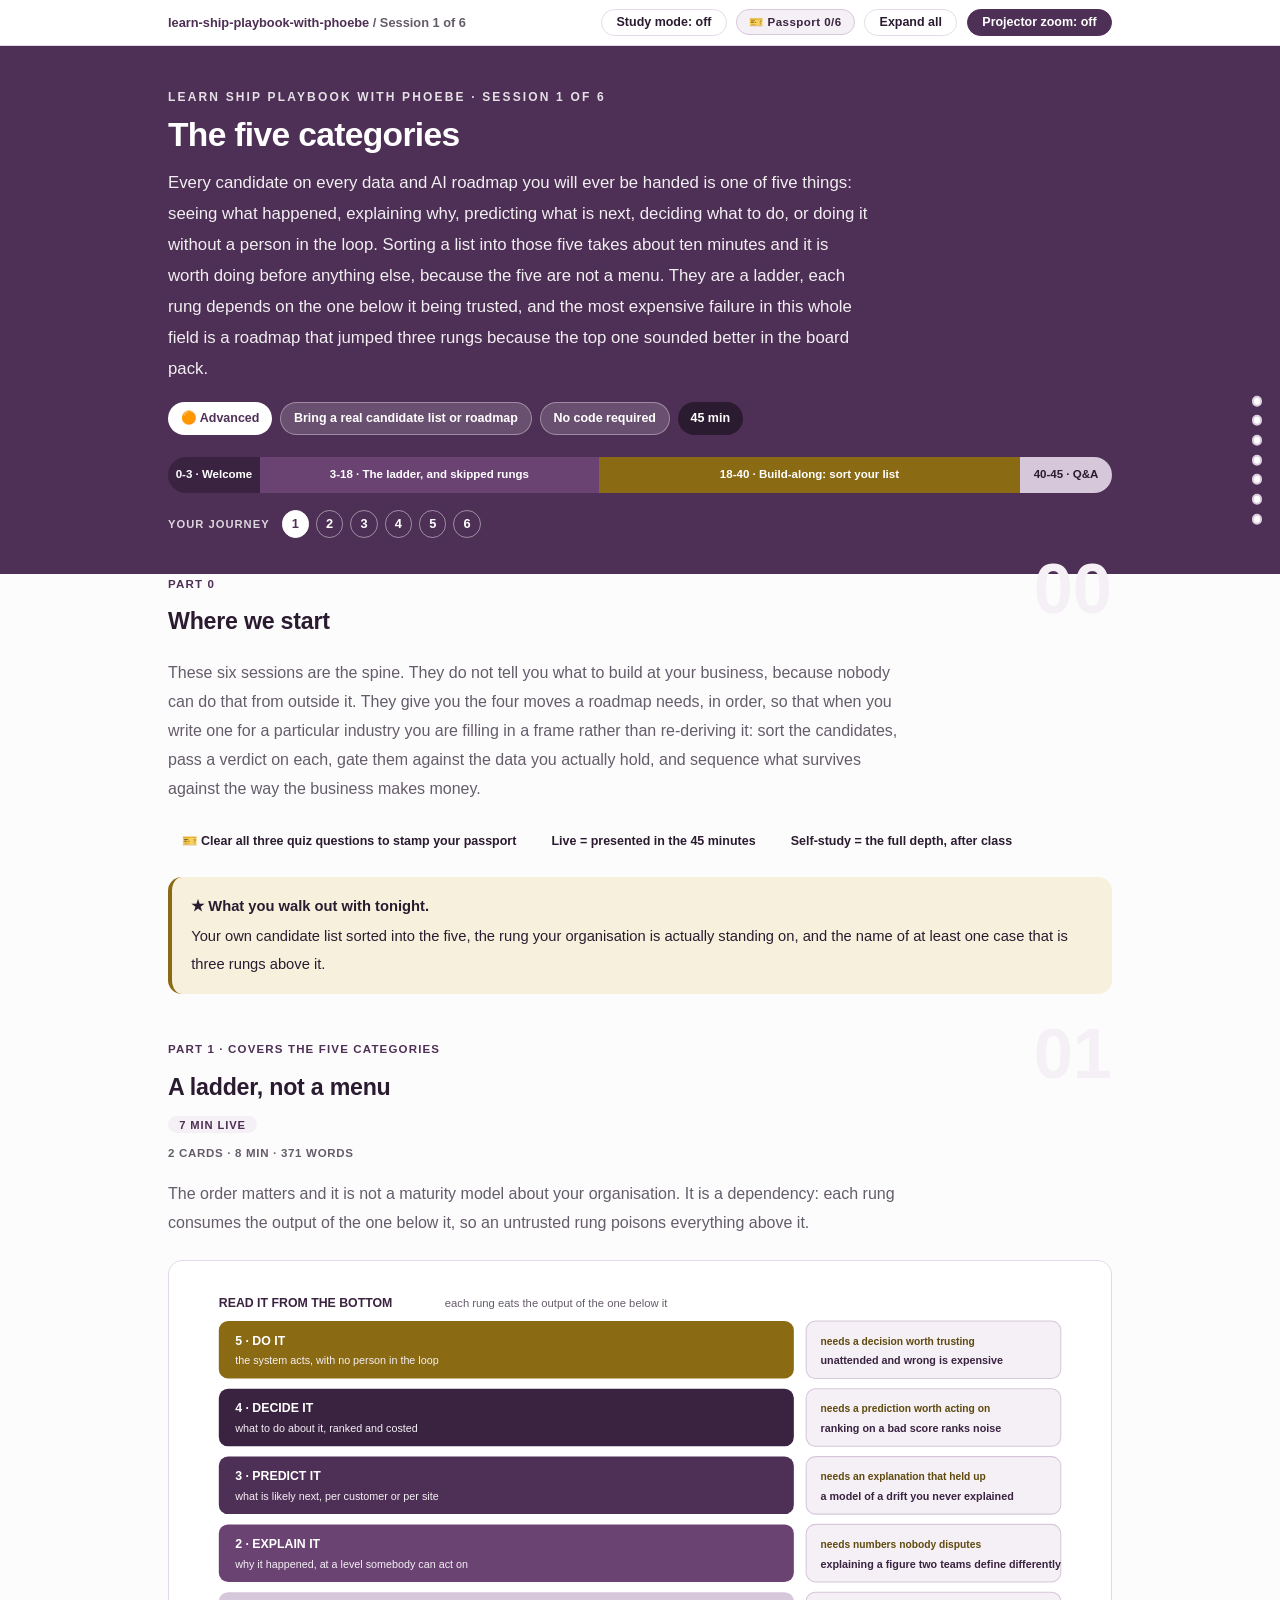
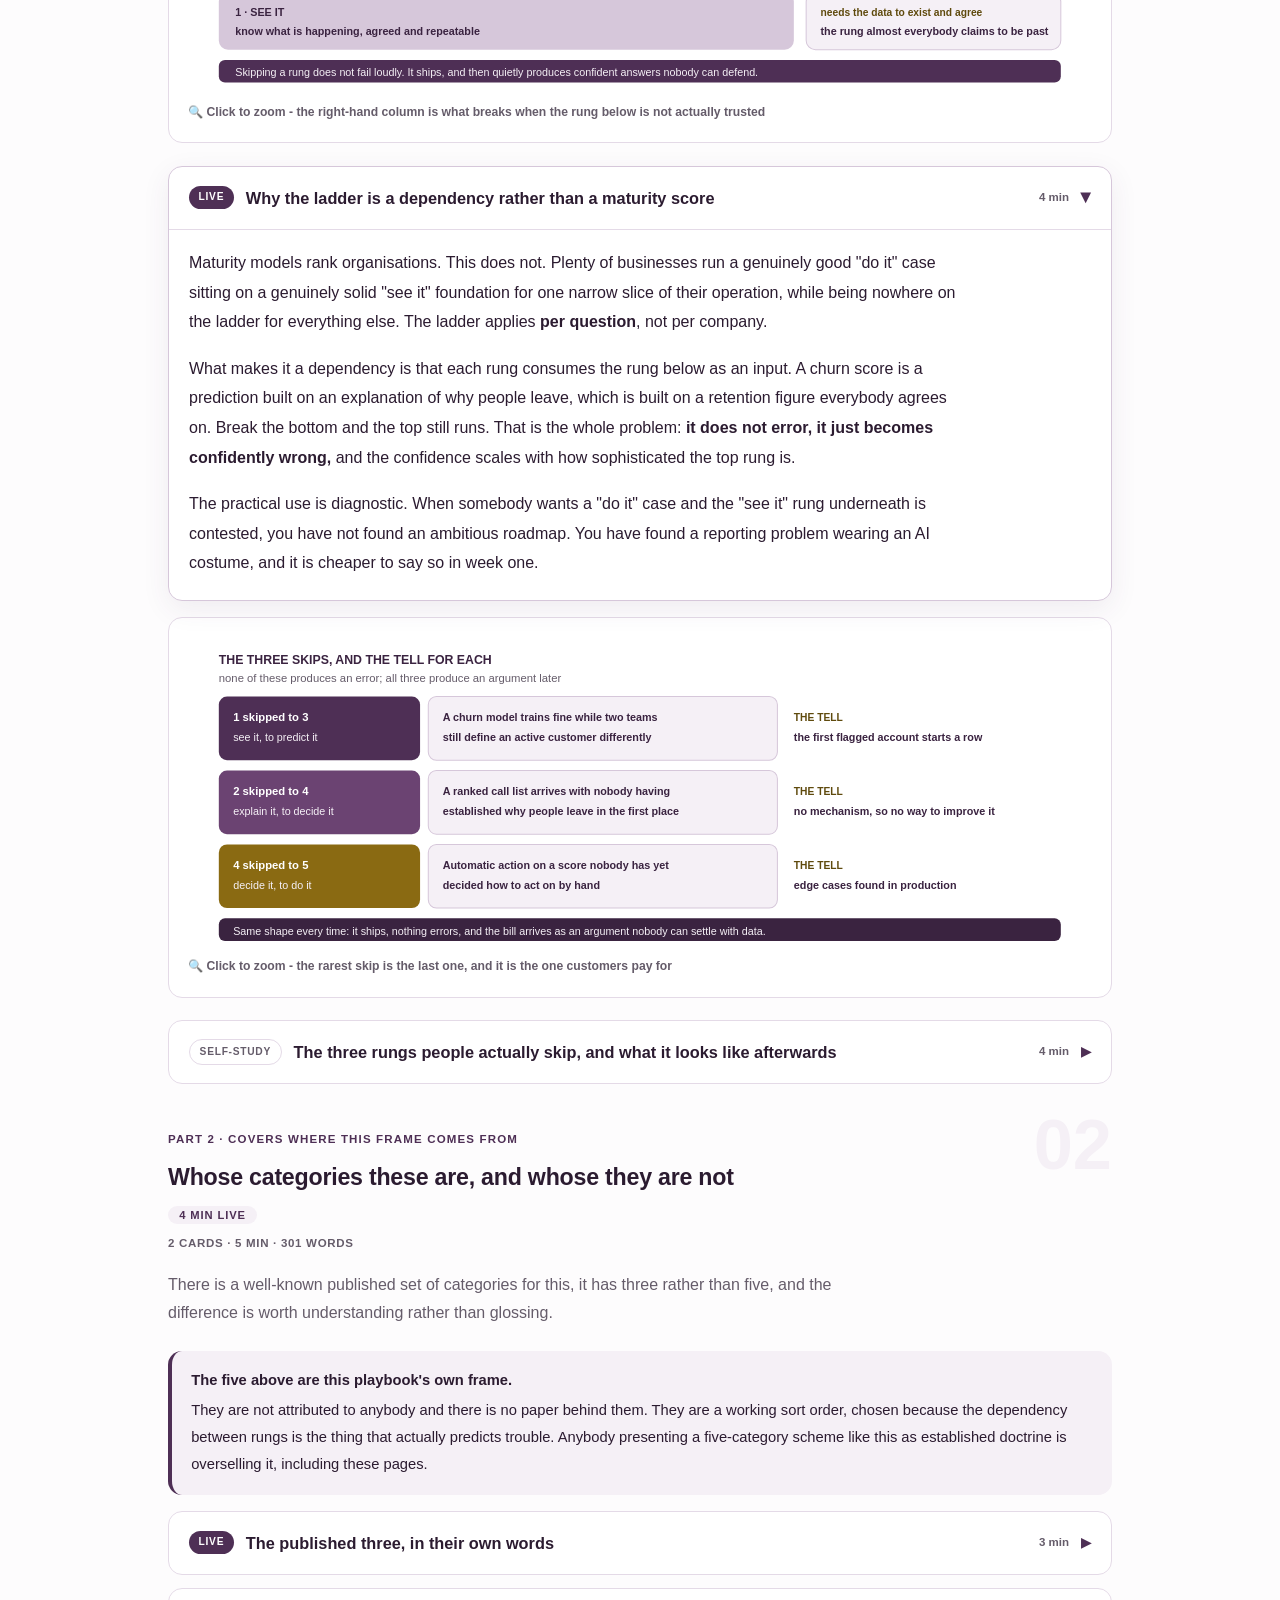
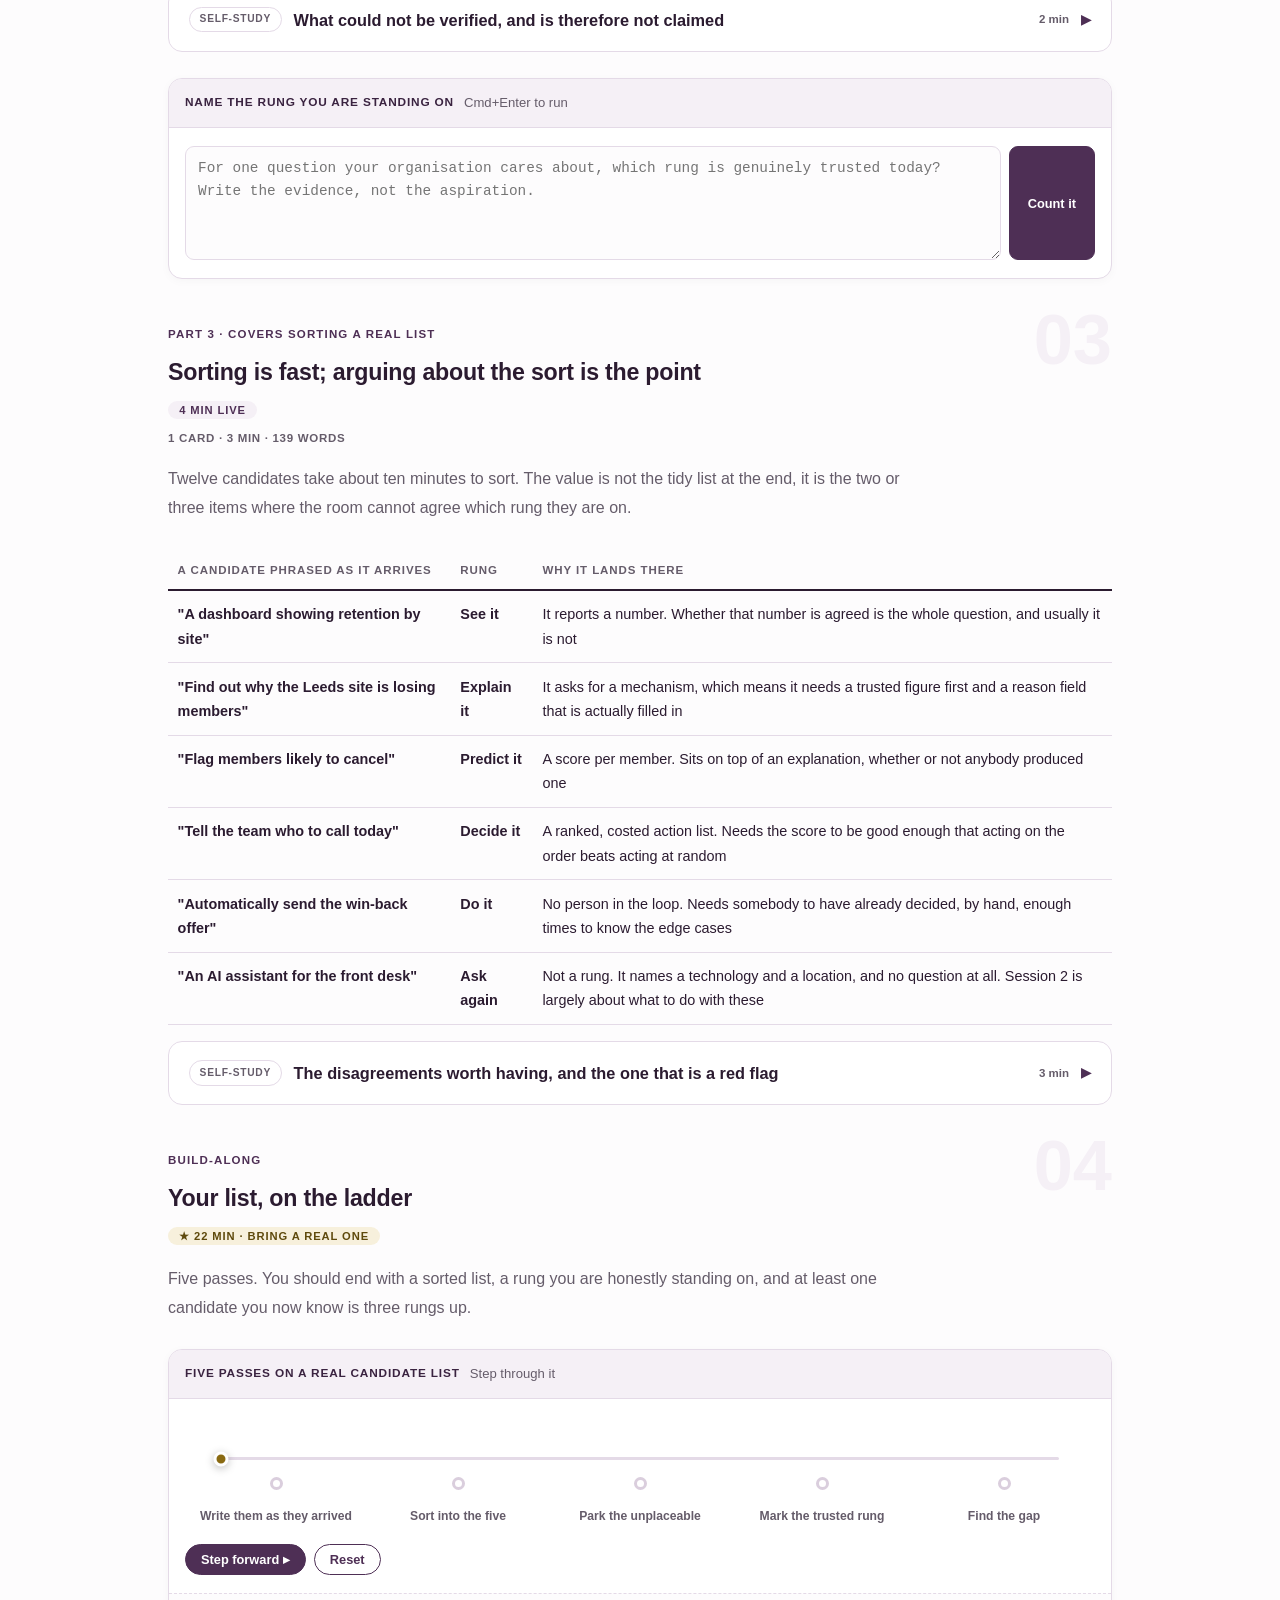
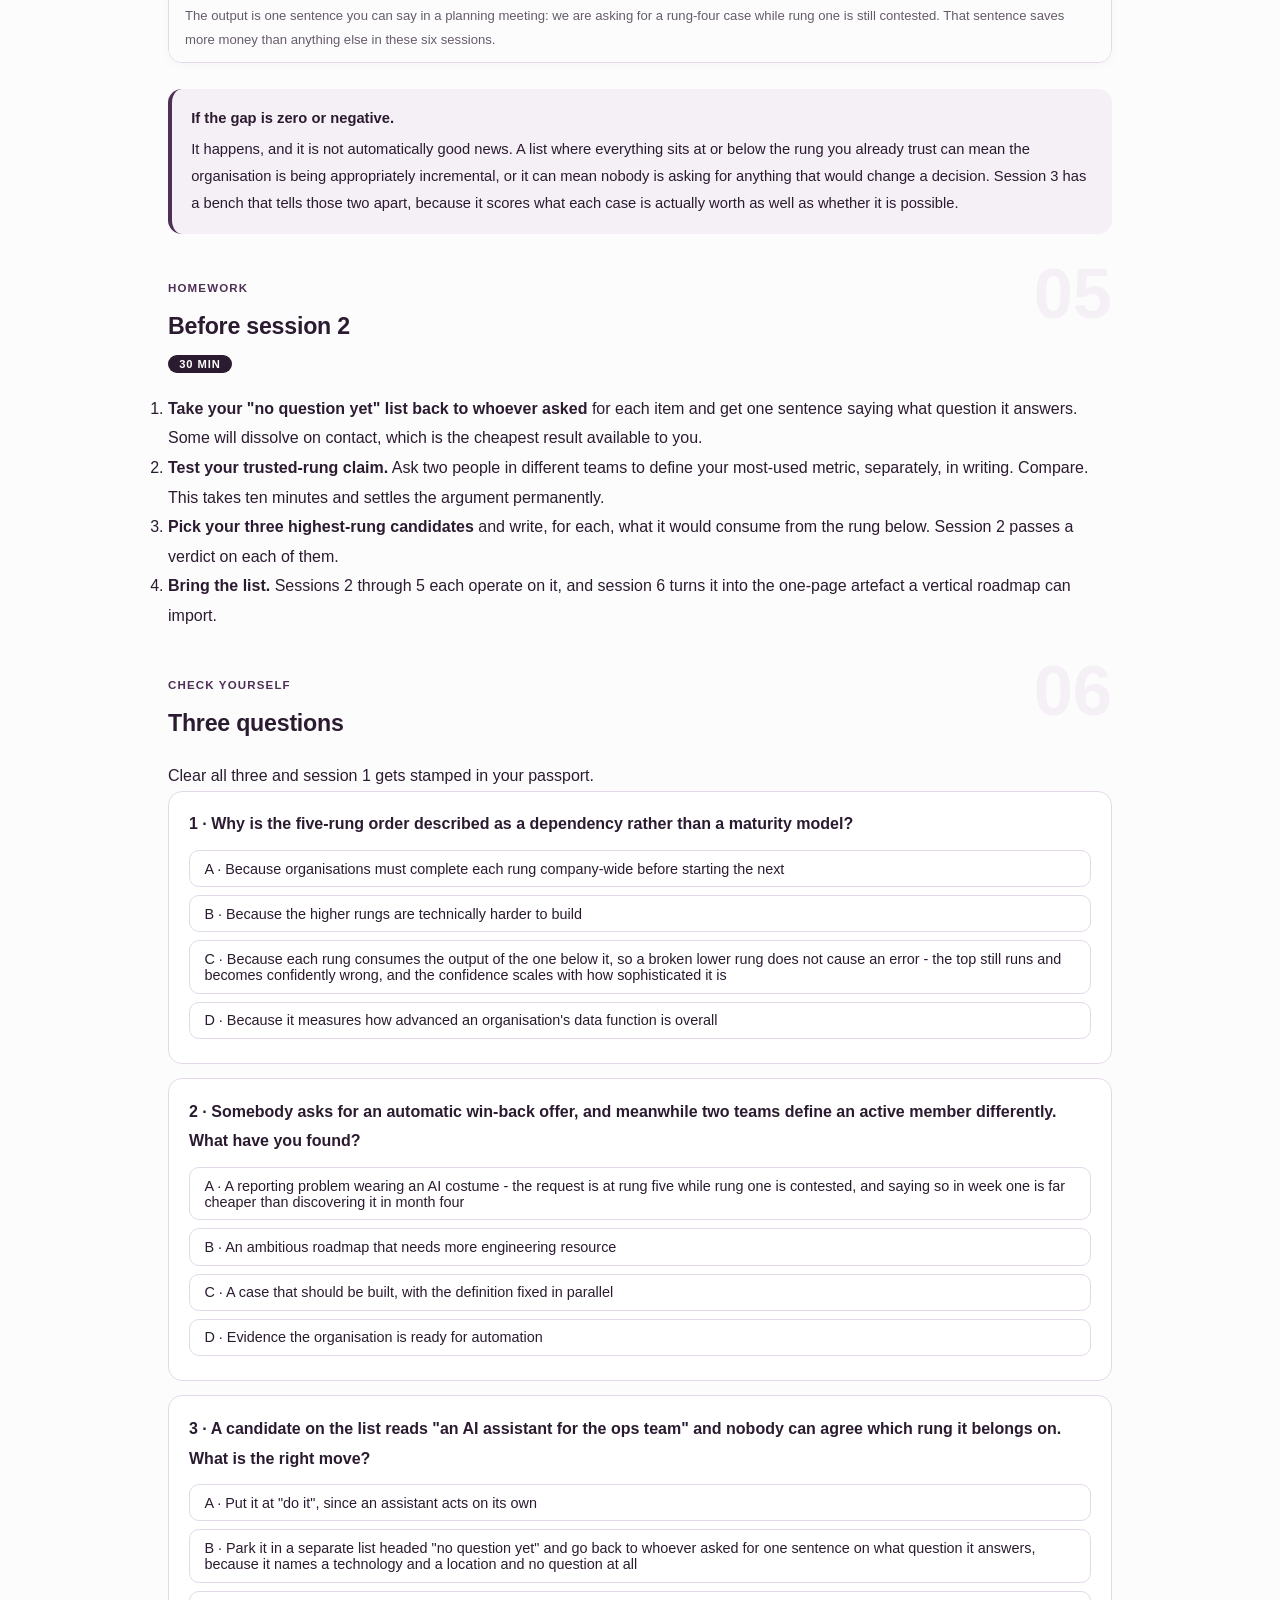
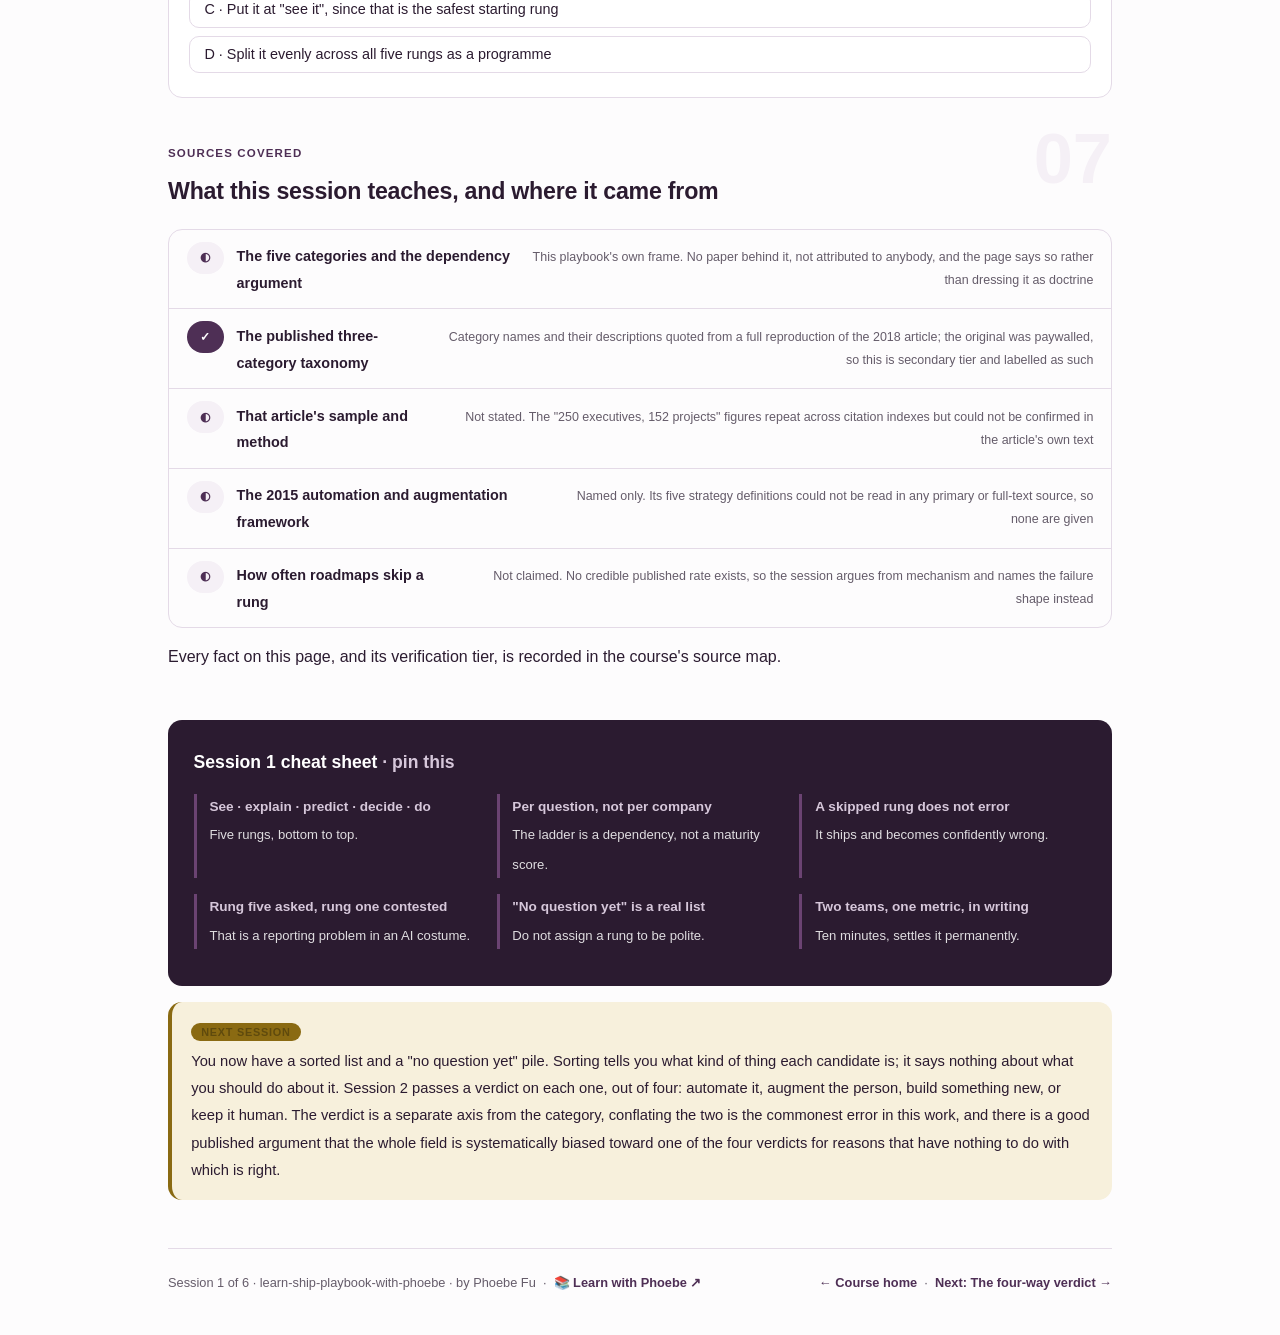
==== courses/01-the-five-categories.html @ 6ddbd59b "Learn the Ship Playbook with Phoebe: the spine the vertical roadmaps import The ship shelf had one b" ====
<!DOCTYPE html>
<html lang="en">
<head>
<meta charset="UTF-8">
<meta name="viewport" content="width=device-width, initial-scale=1.0">
<!-- social:start -->
<meta name="description" content="Session 1 of 6. Five categories every data and AI use case falls into, arranged as a ladder where each rung needs the one below it to be trusted first. Most roadmaps fail because they skipped a rung.">
<meta property="og:type" content="article">
<meta property="og:site_name" content="Learn with Phoebe">
<meta property="og:title" content="The five categories - learn ship playbook with phoebe">
<meta property="og:description" content="Session 1 of 6. See it, explain it, predict it, decide it, do it. A ladder, not a menu, and the reason a prediction nobody trusts is a reporting problem.">
<meta property="og:url" content="https://phoebefu6.github.io/learn-ship-playbook-with-phoebe/courses/01-the-five-categories.html">
<meta property="og:image" content="https://phoebefu6.github.io/learn-ship-playbook-with-phoebe/assets/og-cover.png">
<meta property="og:image:width" content="1200">
<meta property="og:image:height" content="630">
<meta name="twitter:card" content="summary_large_image">
<meta name="twitter:title" content="The five categories - learn ship playbook with phoebe">
<meta name="twitter:description" content="Session 1 of 6. The ladder every use case sits on, and what happens when you skip a rung.">
<meta name="twitter:image" content="https://phoebefu6.github.io/learn-ship-playbook-with-phoebe/assets/og-cover.png">
<!-- social:end -->
<title>Session 1 · The five categories - learn ship playbook with phoebe</title>
<link rel="stylesheet" href="../assets/style.css?v=1">
</head>
<body>

<div class="toolbar">
  <div class="wrap">
    <span class="crumb"><a href="../index.html">learn-ship-playbook-with-phoebe</a> / Session 1 of 6</span>
    <button class="btn" id="toggle-all" type="button">Expand all</button>
    <button class="btn primary" id="zoom-toggle" type="button">Projector zoom: off</button>
  </div>
</div>

<header class="masthead">
  <div class="wrap">
    <div class="eyebrow">Learn Ship Playbook with Phoebe · Session 1 of 6</div>
    <h1>The five <span class="accent">categories</span></h1>
    <p class="sub">Every candidate on every data and AI roadmap you will ever be handed is one of five things: seeing what happened, explaining why, predicting what is next, deciding what to do, or doing it without a person in the loop. Sorting a list into those five takes about ten minutes and it is worth doing before anything else, because the five are not a menu. They are a ladder, each rung depends on the one below it being trusted, and the most expensive failure in this whole field is a roadmap that jumped three rungs because the top one sounded better in the board pack.</p>
    <div class="chip-row">
      <span class="chip level">🟠 Advanced</span>
      <span class="chip audience">Bring a real candidate list or roadmap</span>
      <span class="chip audience">No code required</span>
      <span class="chip time">45 min</span>
    </div>
    <div class="agenda">
      <span class="a1" style="flex:1">0-3 · Welcome</span>
      <span class="a2" style="flex:4">3-18 · The ladder, and skipped rungs</span>
      <span class="a3" style="flex:5">18-40 · Build-along: sort your list</span>
      <span class="a4" style="flex:1">40-45 · Q&amp;A</span>
    </div>
  </div>
</header>

<main class="wrap">

  <section class="section" id="intro">
    <div class="section-kicker">
      <span class="klabel">Part 0</span>
      <h2>Where we start</h2>
    </div>
    <p class="lede">These six sessions are the spine. They do not tell you what to build at your business, because nobody can do that from outside it. They give you the four moves a roadmap needs, in order, so that when you write one for a particular industry you are filling in a frame rather than re-deriving it: sort the candidates, pass a verdict on each, gate them against the data you actually hold, and sequence what survives against the way the business makes money.</p>

    <div class="legend">
      <span class="pill">🎫 Clear all three quiz questions to stamp your passport</span>
      <span class="pill">Live = presented in the 45 minutes</span>
      <span class="pill">Self-study = the full depth, after class</span>
    </div>

    <div class="callout win">
      <p><strong>★ What you walk out with tonight.</strong> Your own candidate list sorted into the five, the rung your organisation is actually standing on, and the name of at least one case that is three rungs above it.</p>
    </div>
  </section>

  <section class="section" id="part-1">
    <div class="section-kicker">
      <span class="klabel">Part 1 · covers the five categories</span>
      <h2>A ladder, not a menu</h2>
      <span class="tag concept">7 min live</span>
    </div>
    <p class="lede">The order matters and it is not a maturity model about your organisation. It is a dependency: each rung consumes the output of the one below it, so an untrusted rung poisons everything above it.</p>

    <figure class="zoomable">
      <svg viewBox="0 0 880 400" xmlns="http://www.w3.org/2000/svg" role="img" aria-label="The five categories as a ladder from bottom to top: see it, explain it, predict it, decide it, do it. Each rung lists what it consumes from the rung below and what breaks if that rung is not trusted.">
        <style>
          .s1aH { font: 800 12px Inter, sans-serif; fill: #3A2340; }
          .s1aS { font: 400 11px Inter, sans-serif; fill: #655C6A; }
          .s1aT { font: 800 12px Inter, sans-serif; fill: #FFFFFF; }
          .s1aW { font: 400 10.5px Inter, sans-serif; fill: #F5F0F6; }
          .s1aD { font: 700 10.5px Inter, sans-serif; fill: #3A2340; }
          .s1aG { font: 800 10px Inter, sans-serif; fill: #5F4A0D; }
        </style>

        <text class="s1aH" x="30" y="26">READ IT FROM THE BOTTOM</text>
        <text class="s1aS" x="250" y="26">each rung eats the output of the one below it</text>

        <rect x="30" y="40" width="560" height="56" rx="9" fill="#8A6A12"/>
        <text class="s1aT" x="46" y="63">5 · DO IT</text>
        <text class="s1aW" x="46" y="82">the system acts, with no person in the loop</text>
        <rect x="602" y="40" width="248" height="56" rx="9" fill="#F5F0F6" stroke="#D6C7DA"/>
        <text class="s1aG" x="616" y="63">needs a decision worth trusting</text>
        <text class="s1aD" x="616" y="82">unattended and wrong is expensive</text>

        <rect x="30" y="106" width="560" height="56" rx="9" fill="#3A2340"/>
        <text class="s1aT" x="46" y="129">4 · DECIDE IT</text>
        <text class="s1aW" x="46" y="148">what to do about it, ranked and costed</text>
        <rect x="602" y="106" width="248" height="56" rx="9" fill="#F5F0F6" stroke="#D6C7DA"/>
        <text class="s1aG" x="616" y="129">needs a prediction worth acting on</text>
        <text class="s1aD" x="616" y="148">ranking on a bad score ranks noise</text>

        <rect x="30" y="172" width="560" height="56" rx="9" fill="#4E2F55"/>
        <text class="s1aT" x="46" y="195">3 · PREDICT IT</text>
        <text class="s1aW" x="46" y="214">what is likely next, per customer or per site</text>
        <rect x="602" y="172" width="248" height="56" rx="9" fill="#F5F0F6" stroke="#D6C7DA"/>
        <text class="s1aG" x="616" y="195">needs an explanation that held up</text>
        <text class="s1aD" x="616" y="214">a model of a drift you never explained</text>

        <rect x="30" y="238" width="560" height="56" rx="9" fill="#6B4372"/>
        <text class="s1aT" x="46" y="261">2 · EXPLAIN IT</text>
        <text class="s1aW" x="46" y="280">why it happened, at a level somebody can act on</text>
        <rect x="602" y="238" width="248" height="56" rx="9" fill="#F5F0F6" stroke="#D6C7DA"/>
        <text class="s1aG" x="616" y="261">needs numbers nobody disputes</text>
        <text class="s1aD" x="616" y="280">explaining a figure two teams define differently</text>

        <rect x="30" y="304" width="560" height="56" rx="9" fill="#D6C7DA"/>
        <text class="s1aD" x="46" y="327">1 · SEE IT</text>
        <text class="s1aD" x="46" y="346">know what is happening, agreed and repeatable</text>
        <rect x="602" y="304" width="248" height="56" rx="9" fill="#F5F0F6" stroke="#D6C7DA"/>
        <text class="s1aG" x="616" y="327">needs the data to exist and agree</text>
        <text class="s1aD" x="616" y="346">the rung almost everybody claims to be past</text>

        <rect x="30" y="370" width="820" height="22" rx="6" fill="#4E2F55"/>
        <text class="s1aW" x="46" y="386">Skipping a rung does not fail loudly. It ships, and then quietly produces confident answers nobody can defend.</text>
      </svg>
      <figcaption>🔍 Click to zoom - the right-hand column is what breaks when the rung below is not actually trusted</figcaption>
    </figure>

    <details class="card" open>
      <summary><span class="mode live">Live</span>Why the ladder is a dependency rather than a maturity score<span class="mini">4 min</span><span class="caret">▶</span></summary>
      <div class="body">
        <p>Maturity models rank organisations. This does not. Plenty of businesses run a genuinely good "do it" case sitting on a genuinely solid "see it" foundation for one narrow slice of their operation, while being nowhere on the ladder for everything else. The ladder applies <strong>per question</strong>, not per company.</p>
        <p>What makes it a dependency is that each rung consumes the rung below as an input. A churn score is a prediction built on an explanation of why people leave, which is built on a retention figure everybody agrees on. Break the bottom and the top still runs. That is the whole problem: <strong>it does not error, it just becomes confidently wrong,</strong> and the confidence scales with how sophisticated the top rung is.</p>
        <p>The practical use is diagnostic. When somebody wants a "do it" case and the "see it" rung underneath is contested, you have not found an ambitious roadmap. You have found a reporting problem wearing an AI costume, and it is cheaper to say so in week one.</p>
      </div>
    </details>


    <figure class="zoomable">
      <svg viewBox="0 0 880 300" xmlns="http://www.w3.org/2000/svg" role="img" aria-label="The three rungs people skip and what each looks like afterwards: skipping see it to reach predict it, skipping explain it to reach decide it, and skipping decide it to reach do it. In all three the failure shape is the same: nothing errors and the cost arrives later as an argument nobody can settle.">
        <style>
          .s1bH { font: 800 12px Inter, sans-serif; fill: #3A2340; }
          .s1bS { font: 400 11px Inter, sans-serif; fill: #655C6A; }
          .s1bT { font: 800 11px Inter, sans-serif; fill: #FFFFFF; }
          .s1bW { font: 400 10.5px Inter, sans-serif; fill: #F5F0F6; }
          .s1bD { font: 700 10.5px Inter, sans-serif; fill: #3A2340; }
          .s1bK { font: 800 10px Inter, sans-serif; fill: #5F4A0D; }
        </style>

        <text class="s1bH" x="30" y="26">THE THREE SKIPS, AND THE TELL FOR EACH</text>
        <text class="s1bS" x="30" y="44">none of these produces an error; all three produce an argument later</text>

        <rect x="30" y="58" width="196" height="62" rx="8" fill="#4E2F55"/>
        <text class="s1bT" x="44" y="82">1 skipped to 3</text>
        <text class="s1bW" x="44" y="101">see it, to predict it</text>
        <rect x="234" y="58" width="340" height="62" rx="8" fill="#F5F0F6" stroke="#D6C7DA"/>
        <text class="s1bD" x="248" y="82">A churn model trains fine while two teams</text>
        <text class="s1bD" x="248" y="101">still define an active customer differently</text>
        <text class="s1bK" x="590" y="82">THE TELL</text>
        <text class="s1bD" x="590" y="101">the first flagged account starts a row</text>

        <rect x="30" y="130" width="196" height="62" rx="8" fill="#6B4372"/>
        <text class="s1bT" x="44" y="154">2 skipped to 4</text>
        <text class="s1bW" x="44" y="173">explain it, to decide it</text>
        <rect x="234" y="130" width="340" height="62" rx="8" fill="#F5F0F6" stroke="#D6C7DA"/>
        <text class="s1bD" x="248" y="154">A ranked call list arrives with nobody having</text>
        <text class="s1bD" x="248" y="173">established why people leave in the first place</text>
        <text class="s1bK" x="590" y="154">THE TELL</text>
        <text class="s1bD" x="590" y="173">no mechanism, so no way to improve it</text>

        <rect x="30" y="202" width="196" height="62" rx="8" fill="#8A6A12"/>
        <text class="s1bT" x="44" y="226">4 skipped to 5</text>
        <text class="s1bW" x="44" y="245">decide it, to do it</text>
        <rect x="234" y="202" width="340" height="62" rx="8" fill="#F5F0F6" stroke="#D6C7DA"/>
        <text class="s1bD" x="248" y="226">Automatic action on a score nobody has yet</text>
        <text class="s1bD" x="248" y="245">decided how to act on by hand</text>
        <text class="s1bK" x="590" y="226">THE TELL</text>
        <text class="s1bD" x="590" y="245">edge cases found in production</text>

        <rect x="30" y="274" width="820" height="22" rx="6" fill="#3A2340"/>
        <text class="s1bW" x="44" y="290">Same shape every time: it ships, nothing errors, and the bill arrives as an argument nobody can settle with data.</text>
      </svg>
      <figcaption>🔍 Click to zoom - the rarest skip is the last one, and it is the one customers pay for</figcaption>
    </figure>

    <details class="card">
      <summary><span class="mode self">Self-study</span>The three rungs people actually skip, and what it looks like afterwards<span class="mini">4 min</span><span class="caret">▶</span></summary>
      <div class="body">
        <p><strong>Skipping "see it" to get to "predict it".</strong> The commonest. A churn model gets built while two teams still define an active customer differently. The model trains fine, scores fine, and the first time somebody investigates a flagged account the conversation becomes an argument about whether that account was ever active. Everything after that is spent relitigating the definition.</p>
        <p><strong>Skipping "explain it" to get to "decide it".</strong> A ranked call list arrives without anybody having established why people leave. It ranks something, the team works it, and nobody can tell whether the calls that worked worked because of the ranking. There is no way to improve it, because there was never a mechanism to improve.</p>
        <p><strong>Skipping "decide it" to get to "do it".</strong> The rarest and the most expensive. Automatic action on a score nobody has yet decided how to act on manually. The tell is that no human has ever done this task by hand often enough to know what the edge cases are, so the edge cases are discovered in production, by customers.</p>
        <p>In all three the failure is the same shape: the thing ships, nothing errors, and the cost arrives later as an argument nobody can settle with data.</p>
      </div>
    </details>
  </section>

  <section class="section" id="part-2">
    <div class="section-kicker">
      <span class="klabel">Part 2 · covers where this frame comes from</span>
      <h2>Whose categories these are, and whose they are not</h2>
      <span class="tag concept">4 min live</span>
    </div>
    <p class="lede">There is a well-known published set of categories for this, it has three rather than five, and the difference is worth understanding rather than glossing.</p>

    <div class="callout tip">
      <p><strong>The five above are this playbook's own frame.</strong> They are not attributed to anybody and there is no paper behind them. They are a working sort order, chosen because the dependency between rungs is the thing that actually predicts trouble. Anybody presenting a five-category scheme like this as established doctrine is overselling it, including these pages.</p>
    </div>

    <details class="card">
      <summary><span class="mode live">Live</span>The published three, in their own words<span class="mini">3 min</span><span class="caret">▶</span></summary>
      <div class="body">
        <p>The best-known published taxonomy comes from a 2018 management-review article by Davenport and Ronanki. Its three categories, in the article's own terms, are:</p>
        <p><strong>Process Automation</strong> - the "automation of digital and physical tasks... using robotic process automation", which the article describes as the cheapest and the least smart of the three.</p>
        <p><strong>Cognitive Insight</strong> - "using algorithms to detect patterns in vast columns of data", which it calls "analytics on steroids".</p>
        <p><strong>Cognitive Engagement</strong> - engaging "employees and customers with natural language processing chatbots, intelligent agents, and machine learning".</p>
        <p>Two things worth noting. Those are the actual category names, and secondary retellings routinely flatten them into generic phrases like "automating processes, gaining insight, engaging customers" - which sound like the same thing and are not quotable as the source. And the three are a taxonomy of <em>technique</em>, sorted roughly by sophistication, where the five above are a taxonomy of <em>question</em>, sorted by dependency. Both are useful; they answer different things.</p>
      </div>
    </details>

    <details class="card">
      <summary><span class="mode self">Self-study</span>What could not be verified, and is therefore not claimed<span class="mini">2 min</span><span class="caret">▶</span></summary>
      <div class="body">
        <p>The 2018 article is widely cited as resting on a survey of 250 executives and a study of 152 projects. Those figures repeat consistently across citation indexes, and the article's own text could not be opened during this build to confirm the method. So they are not stated as fact anywhere in these pages, and you should treat them the same way until you have read the original yourself.</p>
        <p>There is a second well-known framework in this area, from a 2015 article on automation and augmentation, usually summarised as five strategies beginning with the word "step". The five names are well attested. Their actual definitions could not be read in any primary or full-text source during this build, so they are not described here, and a framework you can only cite by its list of names is not a framework you can apply.</p>
      </div>
    </details>

    <div class="tryrow" data-fn="wordcount" data-multiline="1" data-title="Name the rung you are standing on" data-hint="For one question your organisation cares about, which rung is genuinely trusted today? Write the evidence, not the aspiration." data-seed="" data-cta="Count it"></div>
  </section>

  <section class="section" id="part-3">
    <div class="section-kicker">
      <span class="klabel">Part 3 · covers sorting a real list</span>
      <h2>Sorting is fast; arguing about the sort is the point</h2>
      <span class="tag concept">4 min live</span>
    </div>
    <p class="lede">Twelve candidates take about ten minutes to sort. The value is not the tidy list at the end, it is the two or three items where the room cannot agree which rung they are on.</p>

    <table class="clean">
      <tr><th>A candidate phrased as it arrives</th><th>Rung</th><th>Why it lands there</th></tr>
      <tr><td>"A dashboard showing retention by site"</td><td><strong>See it</strong></td><td>It reports a number. Whether that number is agreed is the whole question, and usually it is not</td></tr>
      <tr><td>"Find out why the Leeds site is losing members"</td><td><strong>Explain it</strong></td><td>It asks for a mechanism, which means it needs a trusted figure first and a reason field that is actually filled in</td></tr>
      <tr><td>"Flag members likely to cancel"</td><td><strong>Predict it</strong></td><td>A score per member. Sits on top of an explanation, whether or not anybody produced one</td></tr>
      <tr><td>"Tell the team who to call today"</td><td><strong>Decide it</strong></td><td>A ranked, costed action list. Needs the score to be good enough that acting on the order beats acting at random</td></tr>
      <tr><td>"Automatically send the win-back offer"</td><td><strong>Do it</strong></td><td>No person in the loop. Needs somebody to have already decided, by hand, enough times to know the edge cases</td></tr>
      <tr><td>"An AI assistant for the front desk"</td><td><strong>Ask again</strong></td><td>Not a rung. It names a technology and a location, and no question at all. Session 2 is largely about what to do with these</td></tr>
    </table>

    <details class="card">
      <summary><span class="mode self">Self-study</span>The disagreements worth having, and the one that is a red flag<span class="mini">3 min</span><span class="caret">▶</span></summary>
      <div class="body">
        <p><strong>Useful disagreement:</strong> two people put the same candidate on different rungs because they have different ideas of what it would do. That is a specification problem you have just found for free, and the fix is to split the candidate into the two things they each meant.</p>
        <p><strong>Useful disagreement:</strong> somebody insists a case is "see it" and somebody else insists the underlying figure is disputed. Both are right, and you have found the real first project.</p>
        <p><strong>Red flag:</strong> a candidate that nobody can place at all, because it is phrased as a technology rather than a question. "An AI assistant", "a data lake", "a copilot for the ops team". These are not ambitious cases, they are unfinished ones, and sorting them is impossible until somebody says what question they answer. Do not assign them a rung to be polite.</p>
      </div>
    </details>
  </section>

  <section class="section" id="demo-1">
    <div class="section-kicker">
      <span class="klabel">Build-along</span>
      <h2>Your list, on the ladder</h2>
      <span class="tag demo">★ 22 min · bring a real one</span>
    </div>
    <p class="lede">Five passes. You should end with a sorted list, a rung you are honestly standing on, and at least one candidate you now know is three rungs up.</p>

    <div class="tick" data-stages="Write them as they arrived|Sort into the five|Park the unplaceable|Mark the trusted rung|Find the gap" data-title="Five passes on a real candidate list" data-foot="The output is one sentence you can say in a planning meeting: we are asking for a rung-four case while rung one is still contested. That sentence saves more money than anything else in these six sessions.">
      <p class="tick-note" data-stage="0"><b>Write each candidate in the words it arrived in,</b> including the ones phrased as technologies. Do not tidy them into questions yet; the phrasing is evidence about who wants it and why.</p>
      <p class="tick-note" data-stage="1"><b>Sort into the five rungs,</b> quickly, and note every case where two people would disagree. Those disagreements are the useful output, not the sort.</p>
      <p class="tick-note" data-stage="2"><b>Park anything unplaceable in a separate list</b> headed "no question yet". Resist assigning it a rung. That list is usually longer than anybody expects and it is a genuine finding.</p>
      <p class="tick-note" data-stage="3"><b>Mark the highest rung you genuinely trust today</b> for the area this list covers, with evidence rather than aspiration. "Two teams define it differently" means you are not past rung one.</p>
      <p class="tick-note" data-stage="4"><b>Measure the gap</b> between that rung and the highest rung anybody is asking for. If it is more than one, you have found the thing to say out loud before the next planning round.</p>
    </div>

    <div class="callout tip">
      <p><strong>If the gap is zero or negative.</strong> It happens, and it is not automatically good news. A list where everything sits at or below the rung you already trust can mean the organisation is being appropriately incremental, or it can mean nobody is asking for anything that would change a decision. Session 3 has a bench that tells those two apart, because it scores what each case is actually worth as well as whether it is possible.</p>
    </div>
  </section>

  <section class="section" id="exercise">
    <div class="section-kicker">
      <span class="klabel">Homework</span>
      <h2>Before session 2</h2>
      <span class="tag exercise">30 min</span>
    </div>
    <ol>
      <li><strong>Take your "no question yet" list back to whoever asked</strong> for each item and get one sentence saying what question it answers. Some will dissolve on contact, which is the cheapest result available to you.</li>
      <li><strong>Test your trusted-rung claim.</strong> Ask two people in different teams to define your most-used metric, separately, in writing. Compare. This takes ten minutes and settles the argument permanently.</li>
      <li><strong>Pick your three highest-rung candidates</strong> and write, for each, what it would consume from the rung below. Session 2 passes a verdict on each of them.</li>
      <li><strong>Bring the list.</strong> Sessions 2 through 5 each operate on it, and session 6 turns it into the one-page artefact a vertical roadmap can import.</li>
    </ol>
  </section>

  <section class="section" id="quiz">
    <div class="section-kicker">
      <span class="klabel">Check yourself</span>
      <h2>Three questions</h2>
    </div>
    <p>Clear all three and session 1 gets stamped in your passport.</p>

    <div class="quiz-q" data-answer="2">
      <p class="qtext">1 · Why is the five-rung order described as a dependency rather than a maturity model?</p>
      <button class="qopt" type="button">A · Because organisations must complete each rung company-wide before starting the next</button>
      <button class="qopt" type="button">B · Because the higher rungs are technically harder to build</button>
      <button class="qopt" type="button">C · Because each rung consumes the output of the one below it, so a broken lower rung does not cause an error - the top still runs and becomes confidently wrong, and the confidence scales with how sophisticated it is</button>
      <button class="qopt" type="button">D · Because it measures how advanced an organisation's data function is overall</button>
      <p class="qwhy">The ladder applies per question, not per company: a business can run a solid rung-five case on one narrow slice while being nowhere for everything else. A and D are the maturity-model reading, and the danger of that reading is it suggests you can skip ahead if you are "advanced enough".</p>
    </div>

    <div class="quiz-q" data-answer="0">
      <p class="qtext">2 · Somebody asks for an automatic win-back offer, and meanwhile two teams define an active member differently. What have you found?</p>
      <button class="qopt" type="button">A · A reporting problem wearing an AI costume - the request is at rung five while rung one is contested, and saying so in week one is far cheaper than discovering it in month four</button>
      <button class="qopt" type="button">B · An ambitious roadmap that needs more engineering resource</button>
      <button class="qopt" type="button">C · A case that should be built, with the definition fixed in parallel</button>
      <button class="qopt" type="button">D · Evidence the organisation is ready for automation</button>
      <p class="qwhy">The diagnostic value of the ladder is exactly this. C is the tempting answer and the expensive one: the automation will ship, nothing will error, and every later conversation about whether it worked becomes an argument about the definition instead.</p>
    </div>

    <div class="quiz-q" data-answer="1">
      <p class="qtext">3 · A candidate on the list reads "an AI assistant for the ops team" and nobody can agree which rung it belongs on. What is the right move?</p>
      <button class="qopt" type="button">A · Put it at "do it", since an assistant acts on its own</button>
      <button class="qopt" type="button">B · Park it in a separate list headed "no question yet" and go back to whoever asked for one sentence on what question it answers, because it names a technology and a location and no question at all</button>
      <button class="qopt" type="button">C · Put it at "see it", since that is the safest starting rung</button>
      <button class="qopt" type="button">D · Split it evenly across all five rungs as a programme</button>
      <p class="qwhy">Assigning a rung to be polite destroys the information. An unplaceable candidate is not an ambitious one, it is an unfinished one, and that list is usually longer than anybody expects. Some items dissolve the moment somebody has to write the question down.</p>
    </div>

    <p class="quiz-score"></p>
  </section>

  <section class="section" id="official">
    <div class="section-kicker">
      <span class="klabel">Sources covered</span>
      <h2>What this session teaches, and where it came from</h2>
    </div>
    <div class="covered">
      <div class="covered-row"><span class="status pill light">◐</span><span class="name">The five categories and the dependency argument</span><span class="note">This playbook's own frame. No paper behind it, not attributed to anybody, and the page says so rather than dressing it as doctrine</span></div>
      <div class="covered-row"><span class="status pill solid">✓</span><span class="name">The published three-category taxonomy</span><span class="note">Category names and their descriptions quoted from a full reproduction of the 2018 article; the original was paywalled, so this is secondary tier and labelled as such</span></div>
      <div class="covered-row"><span class="status pill light">◐</span><span class="name">That article's sample and method</span><span class="note">Not stated. The "250 executives, 152 projects" figures repeat across citation indexes but could not be confirmed in the article's own text</span></div>
      <div class="covered-row"><span class="status pill light">◐</span><span class="name">The 2015 automation and augmentation framework</span><span class="note">Named only. Its five strategy definitions could not be read in any primary or full-text source, so none are given</span></div>
      <div class="covered-row"><span class="status pill light">◐</span><span class="name">How often roadmaps skip a rung</span><span class="note">Not claimed. No credible published rate exists, so the session argues from mechanism and names the failure shape instead</span></div>
    </div>
    <p class="mono" style="margin-top:14px">Every fact on this page, and its verification tier, is recorded in the course's source map.</p>
  </section>

  <section class="cheat" id="cheatsheet">
    <h3>Session 1 cheat sheet <span>· pin this</span></h3>
    <div class="grid-2">
      <div class="cheat-item"><b>See · explain · predict · decide · do</b><span>Five rungs, bottom to top.</span></div>
      <div class="cheat-item"><b>Per question, not per company</b><span>The ladder is a dependency, not a maturity score.</span></div>
      <div class="cheat-item"><b>A skipped rung does not error</b><span>It ships and becomes confidently wrong.</span></div>
      <div class="cheat-item"><b>Rung five asked, rung one contested</b><span>That is a reporting problem in an AI costume.</span></div>
      <div class="cheat-item"><b>"No question yet" is a real list</b><span>Do not assign a rung to be polite.</span></div>
      <div class="cheat-item"><b>Two teams, one metric, in writing</b><span>Ten minutes, settles it permanently.</span></div>
    </div>
  </section>

  <div class="callout next">
    <span class="nx-pill">Next session</span>
    <p>You now have a sorted list and a "no question yet" pile. Sorting tells you what kind of thing each candidate is; it says nothing about what you should do about it. Session 2 passes a verdict on each one, out of four: automate it, augment the person, build something new, or keep it human. The verdict is a separate axis from the category, conflating the two is the commonest error in this work, and there is a good published argument that the whole field is systematically biased toward one of the four verdicts for reasons that have nothing to do with which is right.</p>
  </div>

  <footer class="pagefoot">
    <span>Session 1 of 6 · learn-ship-playbook-with-phoebe · by Phoebe Fu &nbsp;·&nbsp; 📚 <a href="https://phoebefu6.github.io/learn-with-phoebe/">Learn with Phoebe ↗</a></span>
    <span><a href="../index.html">← Course home</a> &nbsp;·&nbsp; <a href="02-the-four-way-verdict.html">Next: The four-way verdict →</a></span>
  </footer>

</main>

<script src="../assets/app.js?v=1"></script>
</body>
</html>
---- assets/style.css ----
/* learn-data-thinking-with-phoebe - editorial bold design system
   Accent: spruce #4E2F55 · Ink deep spruce #3A2340 · Flagship: burnt orange #8A6A12
   (CSS var names still read --indigo/--amber; they hold spruce and burnt orange.)
   NOTE: this is the PAGE chrome. The bench palette inside map-live.js is separate. */

:root {
  --indigo: #4E2F55;
  --indigo-deep: #3A2340;
  --indigo-mid: #6B4372;
  --indigo-soft: #D6C7DA;
  --indigo-50: #F5F0F6;
  --ink: #2B1B30;
  --muted: #655C6A;
  --faint: #DACEDD;
  --hairline: #E4DAE7;
  --clay: #8A6A12;
  --clay-ink: #5F4A0D;
  --amber: #8A6A12;
  --amber-ink: #5F4A0D;
  --amber-50: #F7F0DC;
  --paper: #FDFCFD;
  --code-bg: #1F1324;
  --code-ink: #E4DAE7;
  --scrim-rgb: 43,27,48;
  --shadow-rgb: 78,47,85;
  --radius: 14px;
}

* { margin: 0; padding: 0; box-sizing: border-box; }

html { font-size: 16px; scroll-behavior: smooth; }
html.zoom-125 { font-size: 20px; }
html.zoom-150 { font-size: 24px; }

body {
  font-family: "Inter", -apple-system, BlinkMacSystemFont, "Segoe UI", Roboto, sans-serif;
  background: var(--paper);
  color: var(--ink);
  line-height: 1.85;
  font-feature-settings: "tnum";
}

.wrap { max-width: 62rem; margin: 0 auto; padding: 0 1.5rem; }

/* ---------- header band ---------- */
.masthead {
  background: var(--indigo);
  color: #fff;
  padding: 2.5rem 0 2.25rem;
}
.masthead .eyebrow {
  font-size: .75rem;
  letter-spacing: .18em;
  text-transform: uppercase;
  opacity: .85;
  font-weight: 600;
}
.masthead h1 {
  font-size: 2.1rem;
  line-height: 1.15;
  font-weight: 800;
  margin: .5rem 0 .75rem;
  letter-spacing: -.02em;
}
.masthead h1 .accent { color: inherit; }
.masthead .sub { font-size: 1.05rem; opacity: .92; max-width: 44rem; }

.chip-row { display: flex; flex-wrap: wrap; gap: .5rem; margin-top: 1.1rem; }
.chip {
  display: inline-flex;
  align-items: center;
  gap: .35rem;
  border-radius: 999px;
  padding: .25rem .8rem;
  font-size: .78rem;
  font-weight: 600;
  white-space: nowrap;
}
.chip.level { background: #fff; color: var(--indigo); }
.chip.audience { background: rgba(255,255,255,.16); color: #fff; border: 1px solid rgba(255,255,255,.35); }
.chip.time { background: var(--ink); color: #fff; font-variant-numeric: tabular-nums; }


/* ---------- agenda band ----------
   Recovered 2026-09-02. These six repos were scaffolded from a stylesheet that had
   lost this block, so .agenda rendered as run-on inline text ~700px tall inside the
   masthead. 87 of 93 repos carry it; these were the exception, and they were also the
   six the estate sweep could not see. See course-builder/references/field-notes.md.

   .a3 does NOT reuse the donor's `color: var(--amber-ink)`: that pair falls below
   4.5:1 against --amber in all six palettes, which is the same failure the sweep
   flags on the wellbeing courses. The literal below is the darkest tone of this
   repo's own amber-ink that clears 4.5:1, so the band stays bright. Recompute it if
   --amber changes. */
.agenda {
  display: flex;
  border-radius: 999px;
  overflow: hidden;
  margin: 1.4rem 0 0;
  font-size: .72rem;
  font-weight: 600;
  text-align: center;
  color: #fff;
}
.agenda span { padding: .45rem .3rem; white-space: nowrap; overflow: hidden; text-overflow: ellipsis; }
.agenda .a1 { background: var(--indigo-deep); }
.agenda .a2 { background: var(--indigo-mid); }
.agenda .a3 { background: var(--amber); color: #FFFFFF; }
.agenda .a4 { background: var(--indigo-soft); color: var(--ink); }

/* ---------- toolbar ---------- */
.toolbar {
  position: sticky;
  top: 0;
  z-index: 40;
  background: rgba(255,255,255,.94);
  backdrop-filter: blur(6px);
  border-bottom: 1px solid var(--hairline);
  padding: .55rem 0;
}
.toolbar .wrap { display: flex; align-items: center; gap: .6rem; }
.toolbar .crumb { font-size: .8rem; color: var(--muted); font-weight: 600; margin-right: auto; }
.toolbar .crumb a { color: var(--indigo); text-decoration: none; }
.btn {
  border: 1px solid var(--hairline);
  background: #fff;
  color: var(--ink);
  border-radius: 999px;
  padding: .35rem .9rem;
  font-size: .78rem;
  font-weight: 600;
  cursor: pointer;
  font-family: inherit;
  transition: all .15s ease;
}
.btn:hover { border-color: var(--indigo); color: var(--indigo); }
.btn.primary { background: var(--indigo); border-color: var(--indigo); color: #fff; }
.btn.primary:hover { background: var(--indigo-deep); }

/* ---------- sections ---------- */
main { padding: 2.5rem 0 4rem; }

.section { margin-bottom: 2.8rem; }
.section-kicker { margin-bottom: 1rem; }
.section-kicker .klabel {
  display: block;
  font-size: .72rem;
  text-transform: uppercase;
  letter-spacing: .1em;
  color: var(--indigo);
  font-weight: 700;
  margin-bottom: .35rem;
}
.section-kicker h2 {
  font-size: 1.45rem;
  font-weight: 800;
  letter-spacing: -.01em;
  display: flex;
  align-items: center;
  gap: .7rem;
  flex-wrap: wrap;
}
.section-kicker .tag {
  border-radius: 999px;
  padding: .18rem .7rem;
  font-size: .7rem;
  font-weight: 700;
  text-transform: uppercase;
  letter-spacing: .08em;
}
.tag.concept { background: var(--indigo-50); color: var(--indigo); }
.tag.demo { background: var(--amber-50); color: var(--amber-ink); }
.tag.exercise { background: var(--ink); color: #fff; }

.lede { color: var(--muted); max-width: 46rem; margin-bottom: 1.4rem; line-height: 1.8; }

/* live vs self-study markers on cards */
.mode {
  font-size: .64rem;
  font-weight: 700;
  text-transform: uppercase;
  letter-spacing: .07em;
  padding: .14rem .6rem;
  border-radius: 999px;
  flex: none;
}
.mode.live { background: var(--indigo); color: #fff; }
.mode.self { background: #fff; color: var(--muted); border: 1px solid var(--hairline); }

/* ---------- accordions ---------- */
details.card {
  border: 1px solid var(--hairline);
  border-radius: var(--radius);
  margin-bottom: .8rem;
  overflow: hidden;
  background: #fff;
}
details.card[open] { border-color: var(--indigo-soft); box-shadow: 0 8px 28px rgba(var(--shadow-rgb),.08); }
details.card summary {
  list-style: none;
  cursor: pointer;
  padding: 1rem 1.25rem;
  display: flex;
  align-items: center;
  gap: .75rem;
  font-weight: 700;
  font-size: 1.02rem;
  user-select: none;
}
details.card summary::-webkit-details-marker { display: none; }
details.card summary .dot {
  width: .6rem; height: .6rem;
  border-radius: 999px;
  background: var(--indigo);
  flex: none;
}
details.card summary .mini { margin-left: auto; font-size: .72rem; color: var(--muted); font-weight: 600; white-space: nowrap; }
details.card summary .caret { transition: transform .2s ease; color: var(--indigo); font-size: .8rem; }
details.card[open] summary .caret { transform: rotate(90deg); }
details.card .body { padding: 0 1.25rem 1.4rem; border-top: 1px solid var(--hairline); padding-top: 1.15rem; }
details.card .body p { margin-bottom: 1.05rem; max-width: 48rem; }
details.card .body p:last-child { margin-bottom: 0; }
details.card .body ul, details.card .body ol { margin: 0 0 1.1rem 1.2rem; max-width: 47rem; }
details.card .body li { margin-bottom: .65rem; }
details.card .body h4 { font-size: .95rem; font-weight: 700; margin: 1.1rem 0 .45rem; }
details.card .body h4:first-child { margin-top: 0; }

/* ---------- pills & legends ---------- */
.legend { display: flex; flex-wrap: wrap; gap: .5rem; margin: 0 0 1.2rem; }
.pill {
  display: inline-flex;
  align-items: center;
  gap: .4rem;
  border-radius: 999px;
  padding: .28rem .85rem;
  font-size: .78rem;
  font-weight: 600;
}
.pill.solid { background: var(--indigo); color: #fff; }
.pill.light { background: var(--indigo-50); color: var(--indigo); }
.pill.inkpill { background: var(--ink); color: #fff; }
.pill.amber, .pill.peach { background: var(--amber); color: var(--amber-ink); }
.pill.bare { color: var(--faint); }

/* ---------- 4D grid ---------- */
.grid-2 { display: grid; grid-template-columns: repeat(auto-fit, minmax(15rem, 1fr)); gap: .8rem; margin: .5rem 0 1rem; }
.d-card {
  border: 1px solid var(--hairline);
  border-left: 4px solid var(--indigo);
  border-radius: 10px;
  padding: 1rem 1.1rem;
}
.d-card h4 { font-size: .95rem; margin-bottom: .3rem; }
.d-card h4 .lead-letter { color: var(--indigo); }
.d-card p { font-size: .86rem; color: var(--muted); margin: 0; }

/* ---------- tables ---------- */
table.clean { width: 100%; border-collapse: collapse; font-size: .9rem; margin: .4rem 0 1rem; }
table.clean th {
  text-align: left;
  font-size: .72rem;
  text-transform: uppercase;
  letter-spacing: .08em;
  color: var(--muted);
  padding: .5rem .6rem;
  border-bottom: 2px solid var(--ink);
}
table.clean td { padding: .7rem .6rem; border-bottom: .5px solid var(--hairline); vertical-align: top; line-height: 1.7; }
table.clean td:first-child { font-weight: 600; }

/* ---------- prompt boxes ---------- */
.prompt-box {
  position: relative;
  background: var(--code-bg);
  color: var(--code-ink);
  border-radius: var(--radius);
  padding: 1.1rem 1.2rem;
  margin: 1rem 0 1.2rem;
  font-family: "SF Mono", ui-monospace, Menlo, Consolas, monospace;
  font-size: .84rem;
  line-height: 1.65;
  white-space: pre-wrap;
  word-break: break-word;
}
.prompt-box .label {
  position: absolute;
  top: -0.7rem;
  left: 1rem;
  background: var(--indigo);
  color: #fff;
  font-family: "Inter", -apple-system, sans-serif;
  font-size: .68rem;
  font-weight: 700;
  letter-spacing: .06em;
  text-transform: uppercase;
  border-radius: 999px;
  padding: .15rem .7rem;
}
.prompt-box.bad .label { background: var(--faint); color: var(--ink); }
.prompt-box.good .label { background: var(--amber); color: var(--amber-ink); }
.copy-btn {
  position: absolute;
  top: .7rem;
  right: .7rem;
  background: rgba(255,255,255,.1);
  border: 1px solid rgba(255,255,255,.25);
  color: #fff;
  border-radius: 999px;
  padding: .25rem .8rem;
  font-size: .72rem;
  font-weight: 600;
  cursor: pointer;
  font-family: "Inter", -apple-system, sans-serif;
  transition: background .15s ease;
}
.copy-btn:hover { background: rgba(255,255,255,.22); }
.copy-btn.copied { background: var(--amber); border-color: var(--amber); color: var(--amber-ink); }

/* ---------- demo steps ---------- */
.steps { counter-reset: step; margin: .6rem 0 1rem; }
.step {
  display: flex;
  gap: .9rem;
  padding: .85rem 0;
  border-bottom: .5px solid var(--hairline);
}
.step:last-child { border-bottom: none; }
.step::before {
  counter-increment: step;
  content: counter(step);
  flex: none;
  width: 1.7rem; height: 1.7rem;
  border-radius: 999px;
  background: var(--indigo-50);
  color: var(--indigo);
  font-weight: 700;
  font-size: .85rem;
  display: inline-flex;
  align-items: center;
  justify-content: center;
  margin-top: .1rem;
}
.step p { margin: 0; }

/* ---------- callouts ---------- */
.callout {
  border-radius: var(--radius);
  padding: 1rem 1.2rem;
  margin: 1rem 0;
  font-size: .92rem;
}
.callout.tip { background: var(--indigo-50); border-left: 4px solid var(--indigo); }
.callout.win { background: var(--amber-50); border-left: 4px solid var(--amber); }
.callout strong:first-child { display: block; margin-bottom: .2rem; }

.callout.example {
  background: #FFFFFF;
  border: 1px solid var(--hairline);
  border-left: 4px solid var(--amber);
  font-size: .9rem;
}
.callout.example .ex-pill {
  display: inline-block;
  background: var(--amber);
  color: var(--amber-ink);
  border-radius: 999px;
  padding: .15rem .7rem;
  font-size: .68rem;
  font-weight: 700;
  text-transform: uppercase;
  letter-spacing: .06em;
  margin-bottom: .5rem;
}
.callout.example p { margin: 0 0 .75rem; max-width: 47rem; }
.callout.example p:last-child { margin-bottom: 0; }
.callout.example ul { margin: 0 0 0 1.1rem; max-width: 46rem; }
.callout.example li { margin-bottom: .6rem; }
.callout.example li:last-child { margin-bottom: 0; }

/* ---------- zoomable figures ---------- */
figure.zoomable {
  border: 1px solid var(--hairline);
  border-radius: var(--radius);
  padding: 1.2rem;
  margin: 1rem 0 1.4rem;
  cursor: zoom-in;
  transition: box-shadow .15s ease;
  background: #fff;
}
figure.zoomable:hover { box-shadow: 0 8px 28px rgba(var(--shadow-rgb),.12); }
figure.zoomable svg, figure.zoomable img { width: 100%; height: auto; display: block; }
figure.zoomable figcaption {
  margin-top: .6rem;
  font-size: .76rem;
  color: var(--muted);
  font-weight: 600;
  display: flex;
  align-items: center;
  gap: .4rem;
}

.lightbox {
  position: fixed;
  inset: 0;
  z-index: 100;
  background: rgba(var(--scrim-rgb),.9);
  display: none;
  align-items: center;
  justify-content: center;
  padding: 3vh 3vw;
  cursor: zoom-out;
}
.lightbox.open { display: flex; }
.lightbox .inner {
  background: #fff;
  border-radius: var(--radius);
  padding: 2rem;
  max-width: 94vw;
  max-height: 92vh;
  overflow: auto;
}
.lightbox .inner svg, .lightbox .inner img { width: min(88vw, 70rem); height: auto; }
.lightbox .close-hint {
  position: fixed;
  top: 1rem; right: 1.4rem;
  color: #fff;
  font-size: .8rem;
  font-weight: 600;
  opacity: .8;
}

/* ---------- courses covered ---------- */
.covered { border: 1px solid var(--hairline); border-radius: var(--radius); overflow: hidden; }
.covered-row {
  display: flex;
  align-items: baseline;
  gap: .8rem;
  padding: .75rem 1.1rem;
  border-bottom: .5px solid var(--hairline);
  font-size: .9rem;
}
.covered-row:last-child { border-bottom: none; }
.covered-row .status { flex: none; }
.covered-row .name { font-weight: 600; }
.covered-row .note { margin-left: auto; color: var(--muted); font-size: .78rem; text-align: right; }

/* ---------- cheat sheet footer ---------- */
.cheat {
  background: var(--ink);
  color: #fff;
  border-radius: var(--radius);
  padding: 1.6rem 1.6rem 1.3rem;
  margin-top: 3rem;
}
.cheat h3 { font-size: 1.1rem; margin-bottom: 1rem; }
.cheat h3 span { color: var(--indigo-soft); }
.cheat .grid-2 { gap: 1rem; }
.cheat .cheat-item { border-left: 3px solid var(--indigo-mid); padding-left: .8rem; }
.cheat .cheat-item b { display: block; font-size: .85rem; color: var(--indigo-soft); }
.cheat .cheat-item span { font-size: .82rem; opacity: .85; }

footer.pagefoot {
  border-top: 1px solid var(--hairline);
  margin-top: 3rem;
  padding: 1.4rem 0 2.5rem;
  font-size: .8rem;
  color: var(--muted);
  display: flex;
  justify-content: space-between;
  flex-wrap: wrap;
  gap: .8rem;
}
footer.pagefoot a { color: var(--indigo); text-decoration: none; font-weight: 600; }

/* ---------- wayfinding: reading progress + section dots + part numbers ---------- */

#progress-bar {
  position: fixed;
  top: 0; left: 0;
  height: 3px;
  width: 0;
  background: linear-gradient(90deg, var(--indigo), var(--amber));
  z-index: 90;
}

.pagenav {
  position: fixed;
  right: 1.1rem;
  top: 50%;
  transform: translateY(-50%);
  z-index: 50;
  display: flex;
  flex-direction: column;
  gap: .55rem;
}
.pagenav a {
  width: .68rem; height: .68rem;
  border-radius: 999px;
  background: #fff;
  border: 2px solid var(--faint);
  display: block;
  position: relative;
  transition: all .15s ease;
}
.pagenav a:hover { border-color: var(--indigo); transform: scale(1.3); }
.pagenav a.active { background: var(--indigo); border-color: var(--indigo); }
.pagenav a .nlabel {
  position: absolute;
  right: 1.4rem;
  top: 50%;
  transform: translateY(-50%);
  background: var(--ink);
  color: #fff;
  font-size: .7rem;
  font-weight: 600;
  padding: .22rem .65rem;
  border-radius: 6px;
  white-space: nowrap;
  opacity: 0;
  pointer-events: none;
  transition: opacity .15s ease;
}
.pagenav a:hover .nlabel { opacity: 1; }
@media (max-width: 74rem) { .pagenav { display: none; } }

main { counter-reset: partnum -1; }
.section .section-kicker { position: relative; }
.section .section-kicker::before {
  counter-increment: partnum;
  content: counter(partnum, decimal-leading-zero);
  position: absolute;
  right: 0;
  top: -1.2rem;
  font-size: 4.4rem;
  font-weight: 800;
  color: var(--indigo-50);
  line-height: 1;
  font-variant-numeric: tabular-nums;
  pointer-events: none;
  z-index: 0;
}
.section .section-kicker > * { position: relative; z-index: 1; }

details.card summary { transition: background .15s ease; }
details.card summary:hover { background: #F6F2F7; }

/* ---------- journey strip: you are here in the series ---------- */
.journey {
  display: flex;
  align-items: center;
  gap: .45rem;
  margin-top: 1.1rem;
  flex-wrap: wrap;
}
.journey .jlabel { font-size: .7rem; font-weight: 700; text-transform: uppercase; letter-spacing: .09em; opacity: .8; margin-right: .3rem; }
.journey a {
  width: 1.7rem; height: 1.7rem;
  border-radius: 999px;
  display: inline-flex;
  align-items: center;
  justify-content: center;
  font-size: .8rem;
  font-weight: 700;
  text-decoration: none;
  color: #fff;
  border: 1.5px solid rgba(255,255,255,.45);
  transition: all .15s ease;
  font-variant-numeric: tabular-nums;
}
.journey a:hover { border-color: #fff; transform: scale(1.12); }
.journey a.here { background: #fff; color: var(--indigo); border-color: #fff; }
.journey a.dd-chip { width: auto; border-radius: 999px; padding: 0 .7rem; font-size: .72rem; }

/* ---------- check-yourself quiz ---------- */
.quiz-q {
  border: 1px solid var(--hairline);
  border-radius: var(--radius);
  padding: 1.1rem 1.25rem 1rem;
  margin-bottom: .9rem;
  background: #fff;
}
.quiz-q .qtext { font-weight: 700; margin-bottom: .7rem; }
.quiz-q .qopt {
  display: block;
  width: 100%;
  text-align: left;
  background: #fff;
  border: 1px solid var(--hairline);
  border-radius: 10px;
  padding: .6rem .9rem;
  margin-bottom: .5rem;
  font-size: .9rem;
  font-family: inherit;
  color: var(--ink);
  cursor: pointer;
  transition: all .15s ease;
}
.quiz-q .qopt:hover { border-color: var(--indigo); background: var(--indigo-50); }
.quiz-q .qopt.correct { background: var(--indigo); border-color: var(--indigo); color: #fff; font-weight: 600; }
.quiz-q .qopt.correct::after { content: "  ✓"; }
.quiz-q .qopt.wrong { background: #FEF2F2; border-color: #FCA5A5; color: #991B1B; animation: qshake .3s ease; }
.quiz-q .qopt.wrong::after { content: "  ✗ try again"; font-size: .78rem; }
.quiz-q .qopt:disabled { cursor: default; }
.quiz-q .qwhy {
  display: none;
  background: var(--amber-50);
  border-left: 4px solid var(--amber);
  border-radius: 8px;
  padding: .6rem .9rem;
  font-size: .86rem;
  margin-top: .3rem;
}
.quiz-q.answered .qwhy { display: block; }
@keyframes qshake {
  0%, 100% { transform: translateX(0); }
  25% { transform: translateX(-5px); }
  75% { transform: translateX(5px); }
}
.quiz-score { font-weight: 700; color: var(--indigo); margin-top: .4rem; }

@media (prefers-reduced-motion: reduce) {
  .quiz-q .qopt.wrong { animation: none; }
  .journey a:hover { transform: none; }
}

/* ---------- micro-interactions (react-bits inspired, vanilla) ---------- */

/* BlurText: staggered word reveal on the masthead headline */
.masthead h1 .bw {
  display: inline-block;
  opacity: 0;
  filter: blur(8px);
  transform: translateY(.35em);
  animation: bw-in .7s cubic-bezier(.22,.9,.35,1) forwards;
  animation-delay: var(--bw-delay, 0s);
}
@keyframes bw-in {
  to { opacity: 1; filter: blur(0); transform: translateY(0); }
}

/* SpotlightCard: cursor-following highlight on accordion cards */
details.card { position: relative; }
details.card::after {
  content: "";
  position: absolute;
  inset: 0;
  pointer-events: none;
  opacity: 0;
  transition: opacity .3s ease;
  background: radial-gradient(320px circle at var(--mx, 50%) var(--my, 50%), rgba(var(--shadow-rgb),.09), transparent 65%);
}
details.card:hover::after { opacity: 1; }

/* ScrollReveal: sections rise in as they enter the viewport */
.js-reveal .section {
  opacity: 0;
  transform: translateY(16px);
  transition: opacity .6s ease, transform .6s cubic-bezier(.22,.9,.35,1);
}
.js-reveal .section.revealed { opacity: 1; transform: none; }

@media (prefers-reduced-motion: reduce) {
  .masthead h1 .bw { animation: none; opacity: 1; filter: none; transform: none; }
  details.card::after { display: none; }
  .js-reveal .section { opacity: 1; transform: none; transition: none; }
}

@media (max-width: 40rem) {
  .masthead h1 { font-size: 1.6rem; }
  
  .toolbar .crumb { display: none; }
}

@media print {
  .toolbar, .copy-btn { display: none; }
  details.card { border: 1px solid #ccc; }
}

/* ---------- live SQL playground (sql-live.js) ---------- */
.sqlbox {
  border: 1px solid var(--hairline);
  border-radius: var(--radius);
  background: #fff;
  overflow: hidden;
  margin: 1rem 0 1.4rem;
  box-shadow: 0 8px 28px rgba(var(--shadow-rgb),.06);
}
.sql-bar {
  display: flex; align-items: center; gap: .5rem;
  padding: .5rem .8rem;
  background: var(--indigo-deep);
  color: #fff;
}
.sql-dot { width: .6rem; height: .6rem; border-radius: 999px; background: var(--amber); flex: none; }
.sql-title { font-size: .76rem; font-weight: 600; letter-spacing: .02em; opacity: .92; }
.sql-spacer { margin-left: auto; }
.sql-btn {
  border: 1px solid rgba(255,255,255,.28);
  background: rgba(255,255,255,.08);
  color: #fff;
  border-radius: 999px;
  padding: .26rem .8rem;
  font-size: .74rem; font-weight: 700; cursor: pointer;
  font-family: inherit; transition: all .14s ease; white-space: nowrap;
}
.sql-btn:hover { background: rgba(255,255,255,.2); }
.sql-btn.sql-run { background: var(--amber); color: var(--amber-ink); border-color: var(--amber); }
.sql-btn.sql-run:hover { filter: brightness(1.05); }
.sql-label {
  display: block;
  font-size: .64rem; text-transform: uppercase; letter-spacing: .09em;
  font-weight: 700; color: var(--muted);
  padding: .6rem .9rem .2rem;
}
.sql-code-wrap { border-bottom: 1px solid var(--hairline); }
.sql-code {
  width: 100%;
  border: none; outline: none; resize: vertical;
  padding: .35rem .9rem .9rem;
  font-family: "SF Mono", "JetBrains Mono", Menlo, Consolas, monospace;
  font-size: .86rem; line-height: 1.6;
  color: var(--ink); background: #fff;
  tab-size: 2;
}
.sql-out { padding: .2rem .9rem 1rem; overflow-x: auto; }
.sql-tablewrap { overflow-x: auto; }
table.sql-table { width: 100%; border-collapse: collapse; font-size: .84rem; margin: .3rem 0 .1rem; }
table.sql-table th {
  text-align: left; text-transform: uppercase; letter-spacing: .05em;
  font-size: .68rem; color: var(--indigo); font-weight: 800;
  padding: .35rem .6rem; border-bottom: 2px solid var(--indigo-50); white-space: nowrap;
}
table.sql-table td {
  padding: .32rem .6rem; border-bottom: .5px solid var(--hairline);
  font-variant-numeric: tabular-nums; white-space: nowrap;
}
table.sql-table tr:last-child td { border-bottom: none; }
.sql-null { color: var(--faint); font-style: italic; font-size: .78rem; }
.sql-note { font-size: .74rem; color: var(--muted); margin: .5rem 0 0; font-weight: 600; }
.sql-hint { font-weight: 500; font-style: italic; }
.sql-err {
  font-size: .82rem; color: #991B1B; background: #FEF2F2;
  border: 1px solid #FCA5A5; border-radius: 8px;
  padding: .55rem .75rem; margin: .4rem 0 0;
  font-family: "SF Mono", Menlo, monospace;
}
.sql-cap { font-size: .78rem; color: var(--muted); padding: 0 .9rem .8rem; }
.sqlbox.sql-had-err .sql-bar { background: #7f1d1d; }


@keyframes wkIn { from { opacity: 0; transform: translateY(6px); } to { opacity: 1; transform: none; } }


@media (max-width: 640px) {  }


@media (max-width: 640px) {
  
  
}

/* === LWP-PATCH v2 === */
/* palette-agnostic aliases: 75 repos use --indigo/--amber, 1 uses --pine/--clay */
:root {
  --pv-accent: var(--indigo, var(--pine, #334155));
  --pv-flag: var(--amber, var(--clay, #4E2F55));
  --pv-flag-50: var(--amber-50, var(--clay-50, #FCF7E9));
}

/* ============================================================
   v2 - readable on a phone + reading modes
   Layout only. No palette tokens are changed.
   ============================================================ */

/* --- skip link --- */
.skip-link {
  position: absolute; left: -9999px; top: 0; z-index: 200;
  background: var(--pv-accent); color: #fff;
  padding: .7rem 1.1rem; border-radius: 0 0 var(--radius) 0;
  font-weight: 700; font-size: .85rem; text-decoration: none;
}
.skip-link:focus { left: 0; }

/* --- visible keyboard focus everywhere --- */
:focus-visible {
  outline: 3px solid var(--pv-flag);
  outline-offset: 2px;
  border-radius: 4px;
}

/* --- diagrams: hold authored width, scroll instead of shrinking --- */
.figscroll { overflow-x: auto; -webkit-overflow-scrolling: touch; overscroll-behavior-x: contain; }
.figscroll::-webkit-scrollbar { height: 6px; }
.figscroll::-webkit-scrollbar-thumb { background: var(--faint); border-radius: 3px; }

/* --- tables: scroll container + sticky row label --- */
.tablescroll { overflow-x: auto; -webkit-overflow-scrolling: touch; border-radius: var(--radius); }

/* --- section contents counter --- */
.sec-meta {
  display: block; margin-top: .3rem;
  font-size: .72rem; font-weight: 700; letter-spacing: .06em;
  text-transform: uppercase; color: var(--muted);
  font-variant-numeric: tabular-nums;
}

/* --- study-mode switch --- */
.btn.mode-on { background: var(--pv-flag); border-color: var(--pv-flag); color: #fff; }

/* --- deep-linked card gets a moment of emphasis --- */
details.card.linked { border-color: var(--pv-flag); box-shadow: 0 0 0 3px var(--pv-flag-50); }

@media (max-width: 820px) {
  /* labels keep the size they were drawn at; the figure scrolls */
  figure.zoomable svg { min-width: 820px; }
  .figscroll .mm-svg, .mindmap svg { min-width: 840px; }

  table.clean { min-width: 620px; }
  table.clean th:first-child,
  table.clean td:first-child {
    position: sticky; left: 0; background: #fff;
    box-shadow: 1px 0 0 var(--hairline);
  }

  pre, .prompt-box { overflow-x: auto; }

  /* 44px tap targets */
  details.card summary { min-height: 44px; }
  .qopt { min-height: 44px; display: flex; align-items: center; padding: .7rem .9rem; }
  .toolbar .btn, .pagefoot a { min-height: 44px; display: inline-flex; align-items: center; }
}

@media (max-width: 640px) {
  /* long inline code tokens and nowrap chips are the two things that still
     forced the page sideways below 640px: let them break rather than push
     the layout. Inside the media query only - desktop is untouched. */
  :not(pre) > code, .prompt-box span, code span,
  p span, li span, td span { overflow-wrap: anywhere; word-break: break-word; }
  .chip, .syn-chip, .pill, .mode, .tag { white-space: normal; max-width: 100%; }

  
  
  .chip-row, .legend { flex-wrap: wrap; }
  .journey { flex-wrap: wrap; row-gap: .45rem; }
}

/* --- print: a session should print as a complete handout --- */
@media print {
  .pagenav, #progress-bar, .skip-link, .journey, .lightbox { display: none !important; }
  details.card > .body { display: block !important; }
  details.card, figure, table.clean, .callout { break-inside: avoid; page-break-inside: avoid; }
  figure.zoomable svg { min-width: 0; max-width: 100%; }
  .figscroll, .tablescroll { overflow: visible; }
  a[href^="http"]::after { content: " (" attr(href) ")"; font-size: .72rem; color: #555; }
}

/* swipe hint: own line, only when the diagram really does scroll */
figure.zoomable.can-scroll figcaption { flex-wrap: wrap; }
figure.zoomable.can-scroll figcaption::after {
  content: "swipe the diagram \2192";
  flex: 0 0 100%;
  margin-top: .2rem;
  font-size: .72rem;
  font-weight: 700;
  letter-spacing: .04em;
  color: var(--pv-flag);
}
/* === /LWP-PATCH === */


/* ============================================================
   LWP WIDGET KIT v1 - wipe / hotspot / tick / tryrow / stakes
   / scorecard / passport. Self-theming off the course :root.
   ============================================================ */

/* --- shared shell --------------------------------------- */
.wk {
  margin: 26px 0;
  border: 1px solid var(--hairline);
  border-radius: var(--radius);
  background: #fff;
  box-shadow: 0 2px 10px rgba(0,0,0,.03);
  overflow: hidden;
}
.wk-head {
  display: flex; align-items: center; gap: 10px;
  padding: 12px 16px;
  background: var(--indigo-50);
  border-bottom: 1px solid var(--hairline);
}
.wk-head b {
  font-size: 0.74rem; font-weight: 800; letter-spacing: .07em;
  text-transform: uppercase; color: var(--indigo-deep);
}
.wk-head .wk-hint { font-size: 0.82rem; color: var(--muted); }
.wk-body { padding: 18px 16px; }
.wk-foot {
  padding: 10px 16px; border-top: 1px dashed var(--hairline);
  font-size: 0.82rem; color: var(--muted); background: var(--paper);
}

/* --- 1. wipe: draggable before/after ------------------- */
.wipe { position: relative; user-select: none; touch-action: none; }
.wipe-panes { position: relative; overflow: hidden; border-radius: 10px; }
.wipe-a, .wipe-b { padding: 18px 20px; font-size: 0.92rem; line-height: 1.75; }
.wipe-a { background: #FEF2F2; border: 1px solid #FCA5A5; border-radius: 10px; }
.wipe-b {
  position: absolute; inset: 0;
  background: var(--indigo-50); border: 1px solid var(--indigo-soft);
  border-radius: 10px;
  clip-path: inset(0 0 0 var(--wx, 50%));
}
.wipe-a h5, .wipe-b h5 {
  margin: 0 0 8px; font-size: 0.72rem; letter-spacing: .07em;
  text-transform: uppercase; font-weight: 800;
}
.wipe-a h5 { color: #991B1B; }
.wipe-b h5 { color: var(--indigo-deep); }
.wipe-a p, .wipe-b p { margin: 0 0 6px; }
.wipe-grip {
  position: absolute; top: 0; bottom: 0; width: 3px;
  background: var(--indigo); cursor: ew-resize; z-index: 3;
  transform: translateX(-1.5px);
}
.wipe-grip::after {
  content: "⇄"; position: absolute; top: 50%; left: 50%;
  transform: translate(-50%, -50%);
  width: 30px; height: 30px; border-radius: 999px;
  background: var(--indigo); color: #fff;
  display: grid; place-items: center;
  font-size: 0.85rem; font-weight: 800;
  box-shadow: 0 3px 12px rgba(0,0,0,.22);
}
.wipe-tags { display: flex; justify-content: space-between; margin-top: 10px; }
.wipe-tags span {
  font-size: 0.7rem; font-weight: 800; letter-spacing: .06em;
  text-transform: uppercase; padding: 3px 10px; border-radius: 999px;
}
.wipe-tags .wt-a { background: #FEF2F2; color: #991B1B; }
.wipe-tags .wt-b { background: var(--indigo-50); color: var(--indigo-deep); }

/* --- 2. hotspot: pins on a mock ------------------------ */
.hotspot { position: relative; }
.hs-mock { position: relative; border-radius: 10px; overflow: hidden; }
.hs-mock svg { display: block; width: 100%; height: auto; }
.hs-pin {
  position: absolute; left: var(--x); top: var(--y);
  transform: translate(-50%, -50%);
  width: 27px; height: 27px; border-radius: 999px;
  border: 2px solid #fff; background: var(--indigo); color: #fff;
  font: 800 0.78rem/1 Inter, sans-serif;
  display: grid; place-items: center; cursor: pointer;
  box-shadow: 0 2px 9px rgba(0,0,0,.28);
  transition: transform .16s ease, background .16s ease;
  z-index: 2;
}
.hs-pin:hover { transform: translate(-50%, -50%) scale(1.18); }
.hs-pin.on { background: var(--amber); color: var(--amber-ink); }
.hs-pin::before {
  content: ""; position: absolute; inset: -7px; border-radius: 999px;
  border: 2px solid var(--indigo); opacity: 0;
}
.hs-pin.on::before { border-color: var(--amber); opacity: .55; }
.hs-caps { margin-top: 14px; display: grid; gap: 8px; }
.hs-cap {
  display: none; gap: 10px;
  padding: 12px 14px; border-radius: 10px;
  background: var(--indigo-50); border-left: 3px solid var(--indigo);
  font-size: 0.9rem; line-height: 1.7;
}
.hs-cap.on { display: flex; }
.hs-cap b {
  flex: 0 0 auto; color: var(--indigo-deep);
  font-size: 0.74rem; letter-spacing: .06em; text-transform: uppercase;
  padding-top: 2px;
}
.hs-empty { font-size: 0.86rem; color: var(--muted); font-style: italic; }

/* --- 3. tick: travelling-dot pipeline ------------------ */
.tick-rail { position: relative; padding: 26px 0 8px; }
.tick-line {
  position: absolute; left: 4%; right: 4%; top: 40px; height: 3px;
  background: var(--hairline); border-radius: 2px;
}
.tick-fill {
  position: absolute; left: 0; top: 0; height: 100%;
  background: var(--indigo); border-radius: 2px;
  width: 0; transition: width .45s cubic-bezier(.4,0,.2,1);
}
.tick-dot {
  position: absolute; top: 41.5px; left: 4%;
  width: 15px; height: 15px; border-radius: 999px;
  background: var(--amber); border: 3px solid #fff;
  box-shadow: 0 2px 9px rgba(0,0,0,.25);
  transform: translate(-50%, -50%);
  transition: left .45s cubic-bezier(.4,0,.2,1);
  z-index: 3;
}
.tick-stages { display: flex; justify-content: space-between; position: relative; }
.tick-stage { flex: 1; text-align: center; }
.tick-stage i {
  display: block; width: 13px; height: 13px; margin: 34px auto 10px;
  border-radius: 999px; background: #fff;
  border: 3px solid var(--faint); transition: border-color .3s ease;
}
.tick-stage.done i { border-color: var(--indigo); background: var(--indigo); }
.tick-stage span {
  font-size: 0.76rem; font-weight: 700; color: var(--muted);
  transition: color .3s ease;
}
.tick-stage.done span { color: var(--ink); }
.tick-controls { display: flex; gap: 8px; align-items: center; margin-top: 6px; }
.tick-btn {
  font: 700 0.8rem Inter, sans-serif; cursor: pointer;
  padding: 7px 15px; border-radius: 999px;
  border: 1px solid var(--indigo); background: var(--indigo); color: #fff;
}
.tick-btn.ghost { background: #fff; color: var(--indigo); }
.tick-btn:disabled { opacity: .4; cursor: not-allowed; }
.tick-note {
  display: none; margin-top: 12px; padding: 13px 15px;
  background: var(--paper); border-left: 3px solid var(--amber);
  border-radius: 8px; font-size: 0.9rem; line-height: 1.75;
}
.tick-note.on { display: block; }
.tick-note b { color: var(--indigo-deep); }

/* --- 4. tryrow: inline micro-try ----------------------- */
.tryrow .tr-in {
  display: flex; gap: 8px; flex-wrap: wrap;
}
.tryrow textarea, .tryrow input[type="text"] {
  flex: 1 1 260px; min-height: 44px;
  font: 400 0.9rem/1.6 ui-monospace, SFMono-Regular, Menlo, monospace;
  padding: 10px 12px; border-radius: 9px;
  border: 1px solid var(--hairline); background: var(--paper); color: var(--ink);
  resize: vertical;
}
.tryrow textarea:focus, .tryrow input:focus {
  outline: none; border-color: var(--indigo);
  box-shadow: 0 0 0 3px var(--indigo-50);
}
.tr-go {
  font: 800 0.8rem Inter, sans-serif; cursor: pointer;
  padding: 0 18px; border-radius: 9px; min-height: 44px;
  border: 1px solid var(--indigo); background: var(--indigo); color: #fff;
}
.tr-out {
  display: none; margin-top: 12px; padding: 13px 15px;
  border-radius: 9px; background: var(--indigo-50);
  border-left: 3px solid var(--indigo);
  font-size: 0.9rem; line-height: 1.7;
}
.tr-out.on { display: block; }
.tr-out.bad { background: #FEF2F2; border-left-color: #991B1B; }
.tr-metrics { display: flex; flex-wrap: wrap; gap: 18px; margin-bottom: 6px; }
.tr-metric { display: flex; flex-direction: column; }
.tr-metric b {
  font: 800 1.35rem/1.1 Inter, sans-serif;
  font-variant-numeric: tabular-nums; color: var(--indigo-deep);
}
.tr-metric span {
  font-size: 0.68rem; font-weight: 700; letter-spacing: .06em;
  text-transform: uppercase; color: var(--muted); margin-top: 3px;
}
.tr-verdict { font-weight: 700; }
.tr-verdict.ok { color: var(--indigo-deep); }
.tr-verdict.no { color: #991B1B; }

/* --- 5. stakes: live cost meter ------------------------ */
.stakes-grid { display: grid; gap: 9px; }
.stakes-grid label {
  display: flex; align-items: flex-start; gap: 10px;
  padding: 11px 13px; border-radius: 9px;
  border: 1px solid var(--hairline); background: var(--paper);
  cursor: pointer; font-size: 0.9rem; line-height: 1.65;
  transition: border-color .16s ease, background .16s ease;
}
.stakes-grid label:hover { border-color: var(--indigo-soft); }
.stakes-grid label.on { border-color: var(--indigo); background: var(--indigo-50); }
.stakes-grid label.trap.on { border-color: #991B1B; background: #FEF2F2; }
.stakes-grid input { margin-top: 4px; accent-color: var(--indigo); flex: 0 0 auto; }
.stakes-grid .sk-d {
  margin-left: auto; flex: 0 0 auto;
  font: 800 0.76rem Inter, sans-serif; font-variant-numeric: tabular-nums;
  padding: 2px 9px; border-radius: 999px;
  background: var(--indigo-50); color: var(--indigo-deep);
}
.stakes-grid label.trap .sk-d { background: #FEF2F2; color: #991B1B; }
.stakes-read {
  display: flex; align-items: baseline; gap: 12px; flex-wrap: wrap;
  margin-top: 16px; padding: 15px 17px; border-radius: 10px;
  background: var(--indigo-deep); color: #fff;
}
.stakes-read output {
  font: 800 2.1rem/1 Inter, sans-serif; font-variant-numeric: tabular-nums;
}
.stakes-read .sk-unit { font-size: 0.85rem; opacity: .82; }
.stakes-read .sk-delta {
  margin-left: auto; font-size: 0.85rem; font-weight: 700;
  padding: 4px 11px; border-radius: 999px;
  background: rgba(255,255,255,.15);
}
.stakes-read .sk-delta.good { background: var(--amber); color: var(--amber-ink); }
.stakes-read .sk-delta.bad { background: #FCA5A5; color: #7f1d1d; }

/* --- 6. scorecard: halfway self-grade ------------------ */
.scorecard .sc-row {
  display: grid; grid-template-columns: 1fr auto; gap: 10px; align-items: center;
  padding: 11px 0; border-bottom: 1px solid var(--hairline);
}
.scorecard .sc-row:last-of-type { border-bottom: 0; }
.scorecard .sc-q { font-size: 0.92rem; line-height: 1.6; }
.scorecard .sc-q em { color: var(--muted); font-style: normal; font-size: 0.84rem; display: block; }
.sc-opts { display: flex; gap: 6px; }
.sc-opts button {
  width: 34px; height: 34px; border-radius: 8px; cursor: pointer;
  border: 1px solid var(--hairline); background: #fff; color: var(--muted);
  font: 800 0.82rem Inter, sans-serif;
}
.sc-opts button.on { background: var(--indigo); border-color: var(--indigo); color: #fff; }
.sc-total {
  margin-top: 16px; padding: 15px 17px; border-radius: 10px;
  background: var(--indigo-50); border-left: 3px solid var(--indigo);
}
.sc-total b {
  font: 800 1.6rem/1 Inter, sans-serif; font-variant-numeric: tabular-nums;
  color: var(--indigo-deep); display: block; margin-bottom: 4px;
}
.sc-total span { font-size: 0.9rem; line-height: 1.7; }

/* --- 7. passport --------------------------------------- */
.pp-pill {
  display: inline-flex; align-items: center; gap: 6px;
  font: 800 0.72rem Inter, sans-serif; letter-spacing: .04em;
  padding: 5px 12px; border-radius: 999px;
  background: var(--indigo-50); color: var(--indigo-deep);
  border: 1px solid var(--indigo-soft); cursor: default;
}
.pp-pill.full { background: var(--amber); color: var(--amber-ink); border-color: var(--amber); }
.pp-strip { display: flex; gap: 10px; flex-wrap: wrap; margin: 18px 0 6px; }
.pp-stamp {
  display: flex; flex-direction: column; align-items: center; gap: 6px;
  width: 74px; padding: 12px 6px; border-radius: 12px;
  border: 2px dashed var(--faint); background: var(--paper);
  text-decoration: none; color: var(--muted);
  transition: all .18s ease;
}
.pp-stamp:hover { border-color: var(--indigo-soft); }
.pp-stamp i { font-size: 1.3rem; font-style: normal; opacity: .35; }
.pp-stamp b { font: 800 0.7rem Inter, sans-serif; }
.pp-stamp.got {
  border-style: solid; border-color: var(--indigo);
  background: var(--indigo-50); color: var(--indigo-deep);
}
.pp-stamp.got i { opacity: 1; }
.pp-note { font-size: 0.86rem; color: var(--muted); }

/* --- 8. cliffhanger ------------------------------------ */
.callout.next {
  border-left: 4px solid var(--amber); background: var(--amber-50);
}
.callout.next .nx-pill {
  display: inline-block; margin-bottom: 7px;
  font: 800 0.68rem Inter, sans-serif; letter-spacing: .07em;
  text-transform: uppercase; padding: 3px 10px; border-radius: 999px;
  background: var(--amber); color: var(--amber-ink);
}

/* --- mobile floor (desktop is the product) ------------- */
@media (max-width: 720px) {
  .wk-body { padding: 14px 12px; }
  .stakes-read output { font-size: 1.7rem; }
  .stakes-grid .sk-d { margin-left: 0; }
  .stakes-grid label { flex-wrap: wrap; }
  .scorecard .sc-row { grid-template-columns: 1fr; }
  .sc-opts { justify-content: flex-start; }
  .tick-stage span { font-size: 0.68rem; }
  .pp-stamp { width: 62px; }
}

/* ---------- the map bench (map-live.js) ----------
   Every colour here is this repo's palette, recomputed - nothing travelled from a sibling. */
.mb-wrap {
  border: 1px solid var(--hairline); border-radius: var(--radius);
  background: #FFFFFF; padding: 18px 18px 22px; margin: 26px 0;
}
.mb-wrap > h4 { font: 800 1.02rem Inter, sans-serif; color: var(--indigo-deep); }
.mb-wrap > .mb-intro { font-size: 0.92rem; color: var(--muted); margin-bottom: 14px; }

.mb-presets { display: grid; grid-template-columns: repeat(auto-fit, minmax(190px, 1fr)); gap: 8px; margin-bottom: 12px; }
.mb-preset {
  display: grid; grid-template-columns: auto 1fr; column-gap: 10px; align-items: baseline;
  padding: 9px 12px; border: 1px solid var(--hairline); border-radius: 10px; cursor: pointer;
  background: var(--indigo-50); text-align: left; font: inherit;
}
.mb-preset:hover { border-color: var(--indigo-soft); }
.mb-preset.is-on { border-color: var(--indigo); box-shadow: inset 0 0 0 1px var(--indigo); }
.mb-preset.is-anti { background: #FEF2F2; border-color: #FCA5A5; }
.mb-preset.is-anti.is-on { border-color: #991B1B; box-shadow: inset 0 0 0 1px #991B1B; }
.mb-preset input { margin-top: 4px; accent-color: var(--indigo); }
.mb-pname { font: 700 0.93rem Inter, sans-serif; color: var(--indigo-deep); }
.mb-preset.is-anti .mb-pname { color: #7f1d1d; }
.mb-anti {
  font: 700 0.66rem Inter, sans-serif; font-style: normal; letter-spacing: .05em;
  text-transform: uppercase; color: #991B1B;
}
.mb-pnote { grid-column: 2; font-size: 0.82rem; color: var(--muted); line-height: 1.5; }

.mb-edit { display: grid; grid-template-columns: minmax(0, 1fr); gap: 10px; margin-bottom: 12px; }
.mb-edit label { font: 700 0.78rem Inter, sans-serif; color: var(--indigo-deep); letter-spacing: .04em; text-transform: uppercase; }
.mb-edit textarea {
  width: 100%; min-height: 200px; resize: vertical;
  font: 400 0.84rem/1.55 ui-monospace, SFMono-Regular, Menlo, monospace;
  color: var(--ink); background: var(--paper);
  border: 1px solid var(--hairline); border-radius: 10px; padding: 10px 12px;
}
.mb-edit textarea:focus { outline: none; border-color: var(--indigo); box-shadow: 0 0 0 3px var(--indigo-50); }
.mb-hint { font-size: 0.78rem; color: var(--muted); }

.mb-verdict {
  font: 800 1.05rem Inter, sans-serif; padding: 9px 14px;
  border-radius: 10px; margin-bottom: 10px;
}
.mb-verdict.is-good { background: #F7F0DC; color: #5F4A0D; }
.mb-verdict.is-ok   { background: var(--indigo-50); color: var(--indigo-deep); }
.mb-verdict.is-bad  { background: #FEF2F2; color: #7f1d1d; }

.mb-metrics {
  display: grid; grid-template-columns: repeat(auto-fit, minmax(148px, 1fr));
  gap: 8px; margin-bottom: 16px;
}
.mb-metric {
  display: flex; flex-direction: column; gap: 1px;
  border: 1px solid var(--hairline); border-radius: 10px; padding: 9px 11px;
}
.mb-mlabel { font-size: 0.74rem; color: var(--muted); line-height: 1.35; }
.mb-mvalue { font: 800 1.35rem Inter, sans-serif; color: var(--indigo-deep); line-height: 1.2; }
.mb-munit  { font-size: 0.72rem; color: var(--muted); }
.mb-mkind {
  align-self: flex-start; margin-top: 4px;
  font: 800 0.6rem Inter, sans-serif; letter-spacing: .07em; text-transform: uppercase;
  padding: 2px 7px; border-radius: 999px;
}
.mb-mkind.is-measured  { background: #F7F0DC; color: #5F4A0D; }
.mb-mkind.is-heuristic { background: var(--indigo-50); color: var(--indigo-deep); }

.mb-stage { border: 1px solid var(--hairline); border-radius: 10px; background: var(--paper); overflow-x: auto; }
.mb-stage svg { display: block; width: 100%; height: auto; min-width: 34rem; }
.mb-lab { font: 600 11.5px Inter, sans-serif; }
.mb-root { font: 800 13px Inter, sans-serif; fill: #FFFFFF; }
.mb-edge { fill: none; stroke-linecap: round; }

/* ---------- four-answers bench: level table (dt-live.js) ---------- */
.dt-tablewrap { overflow-x: auto; }
.dt-table { width: 100%; border-collapse: collapse; font-size: 0.88rem; margin-top: 4px; }
.dt-table thead th {
  text-align: left; font: 800 0.74rem Inter, sans-serif; letter-spacing: .06em;
  text-transform: uppercase; color: var(--indigo-deep); padding: 8px 10px;
  border-bottom: 1.5px solid var(--hairline); white-space: nowrap;
}
.dt-table tbody th {
  text-align: left; font: 700 0.88rem Inter, sans-serif; color: var(--ink);
  padding: 11px 10px; vertical-align: top; border-bottom: 1px solid var(--hairline); min-width: 13rem;
}
.dt-table tbody th em { display: block; font: 400 0.78rem Inter, sans-serif; color: var(--muted); margin-top: 3px; }
.dt-table td { padding: 11px 10px; border-bottom: 1px solid var(--hairline); vertical-align: top; font-variant-numeric: tabular-nums; }
.dt-table tbody tr:last-child th, .dt-table tbody tr:last-child td { border-bottom: none; }
.dt-up { color: var(--clay-ink); font-weight: 800; }
.dt-down { color: #7f1d1d; font-weight: 800; }
.dt-na { color: #7f1d1d; background: #FEF2F2; font-size: 0.84rem; border-radius: 6px; }
.dt-splits { display: flex; flex-wrap: wrap; gap: 8px; }
.dt-sp {
  font-size: 0.82rem; border: 1px solid var(--hairline); border-radius: 8px;
  padding: 4px 9px; background: var(--indigo-50); font-variant-numeric: tabular-nums;
}
.dt-sp b { font-weight: 800; }
.dt-sp em { font-style: normal; font-weight: 800; }
.dt-sp.is-up em { color: var(--clay-ink); }
.dt-sp.is-down em { color: #7f1d1d; }
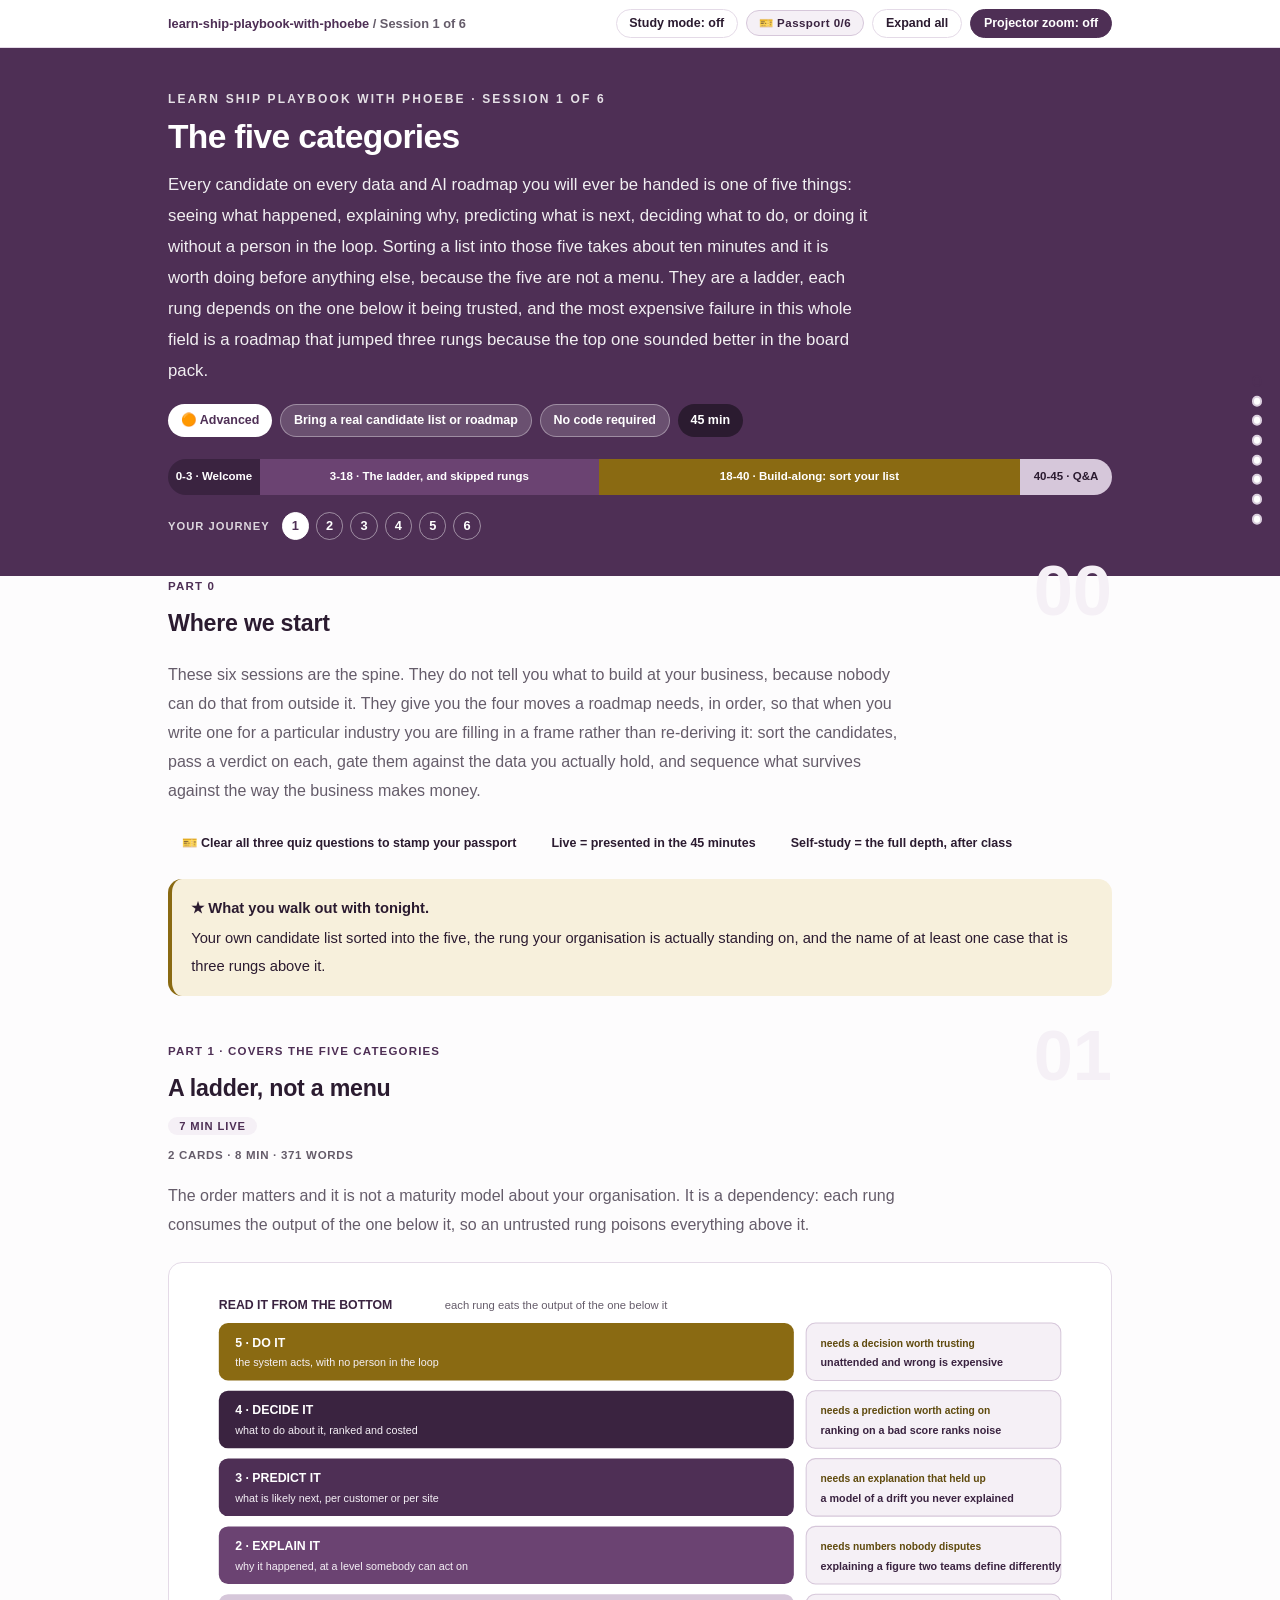
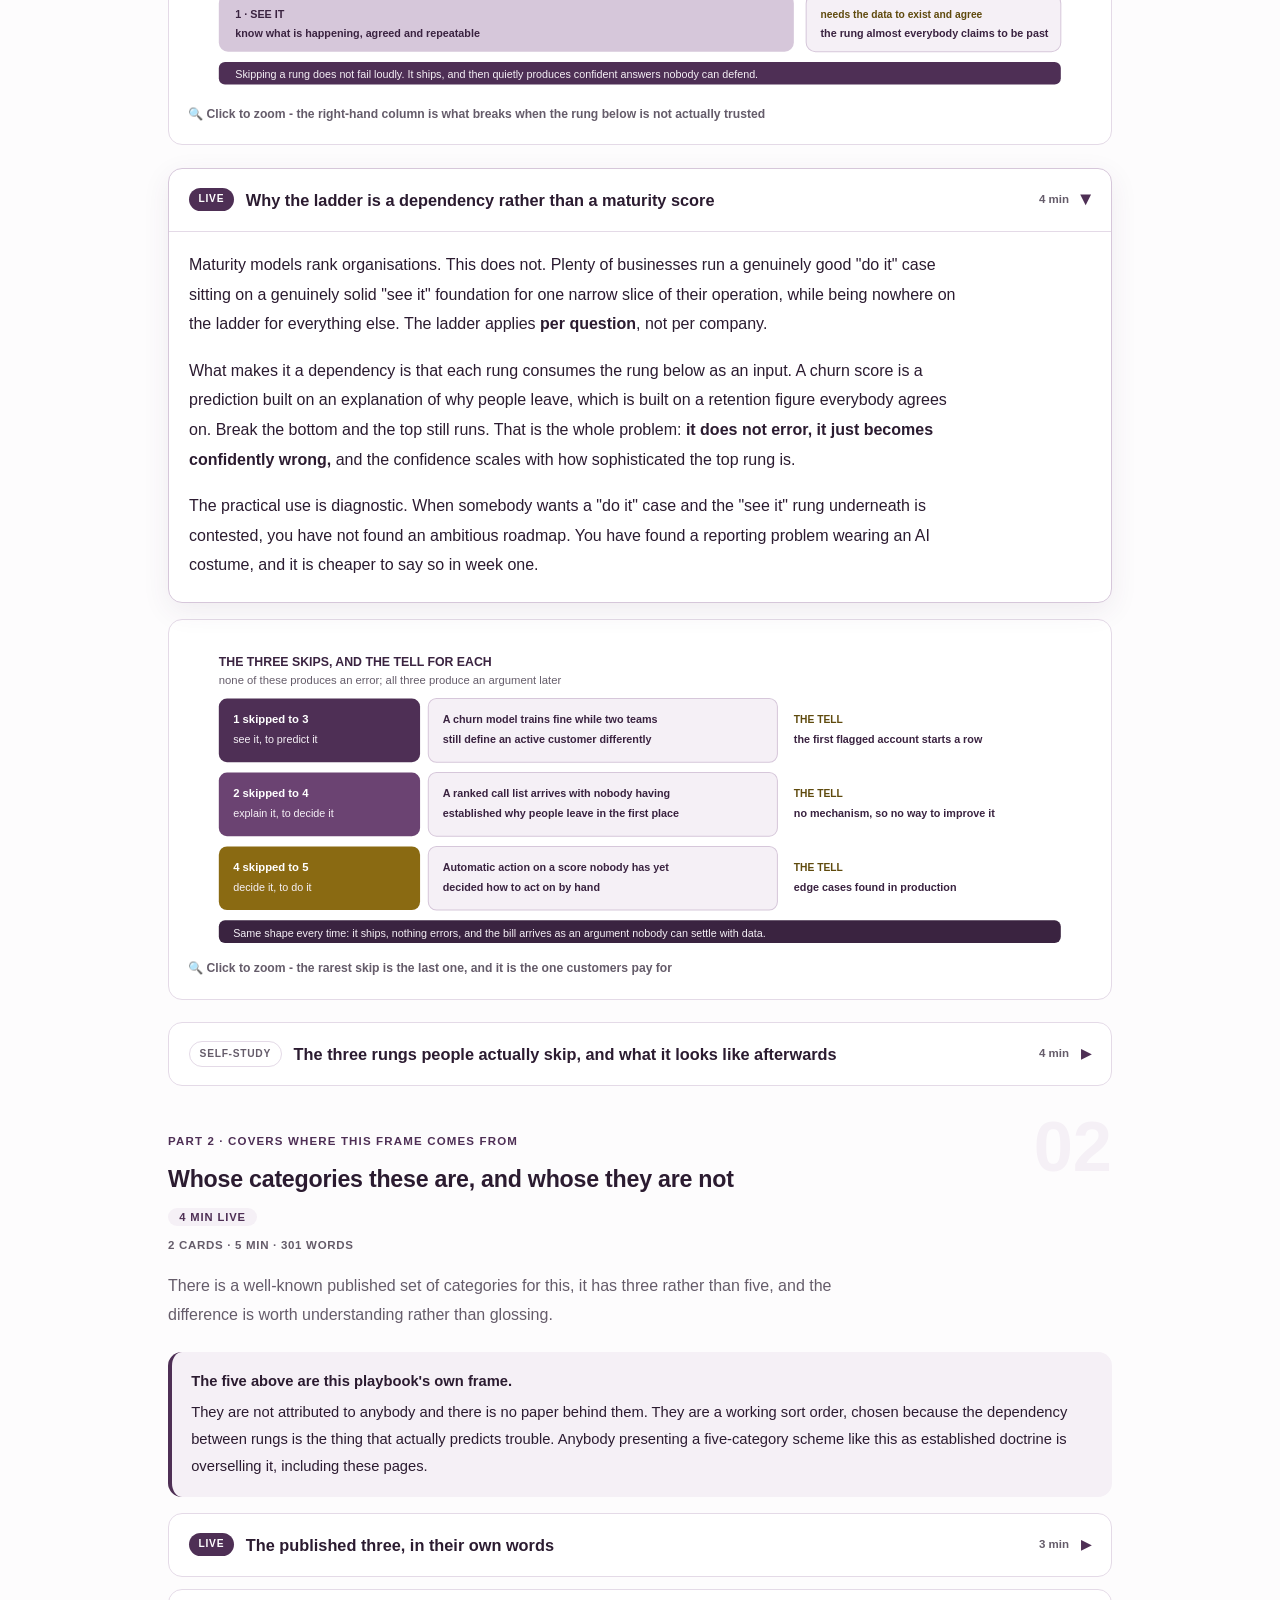
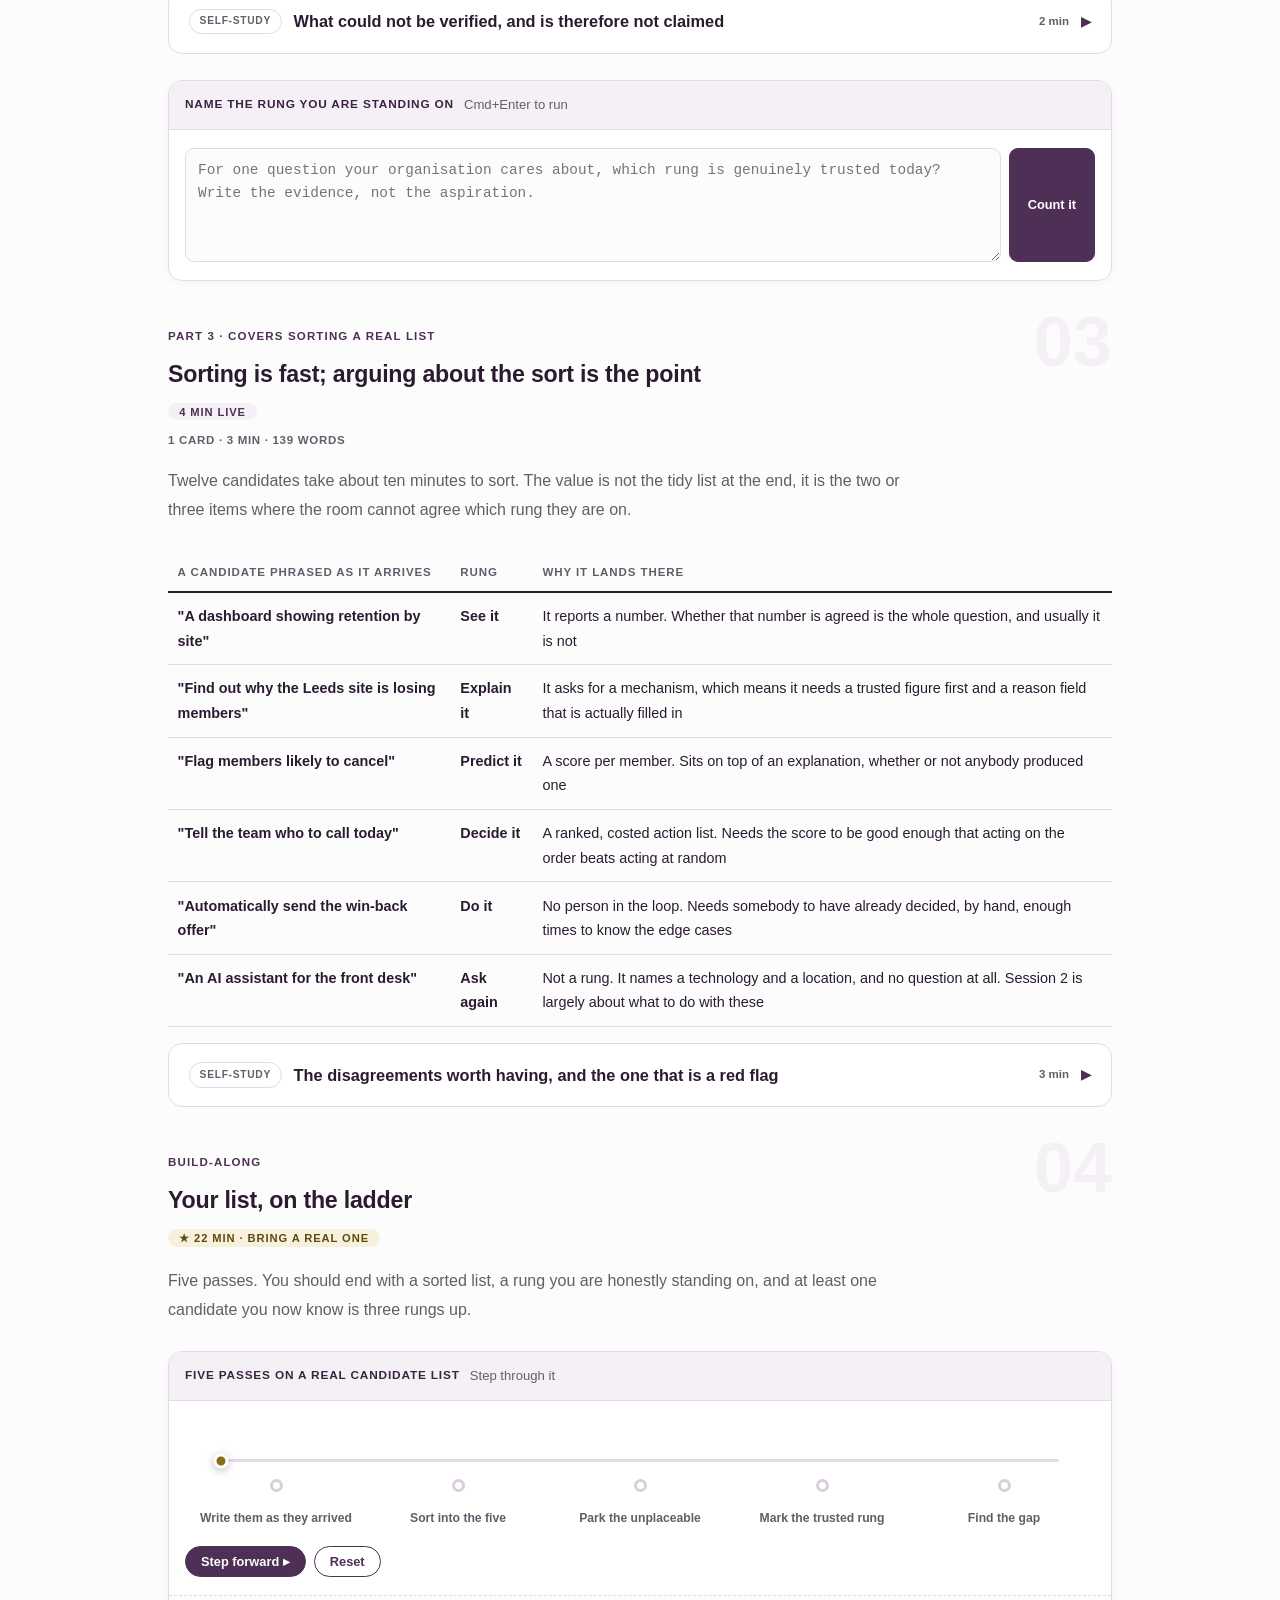
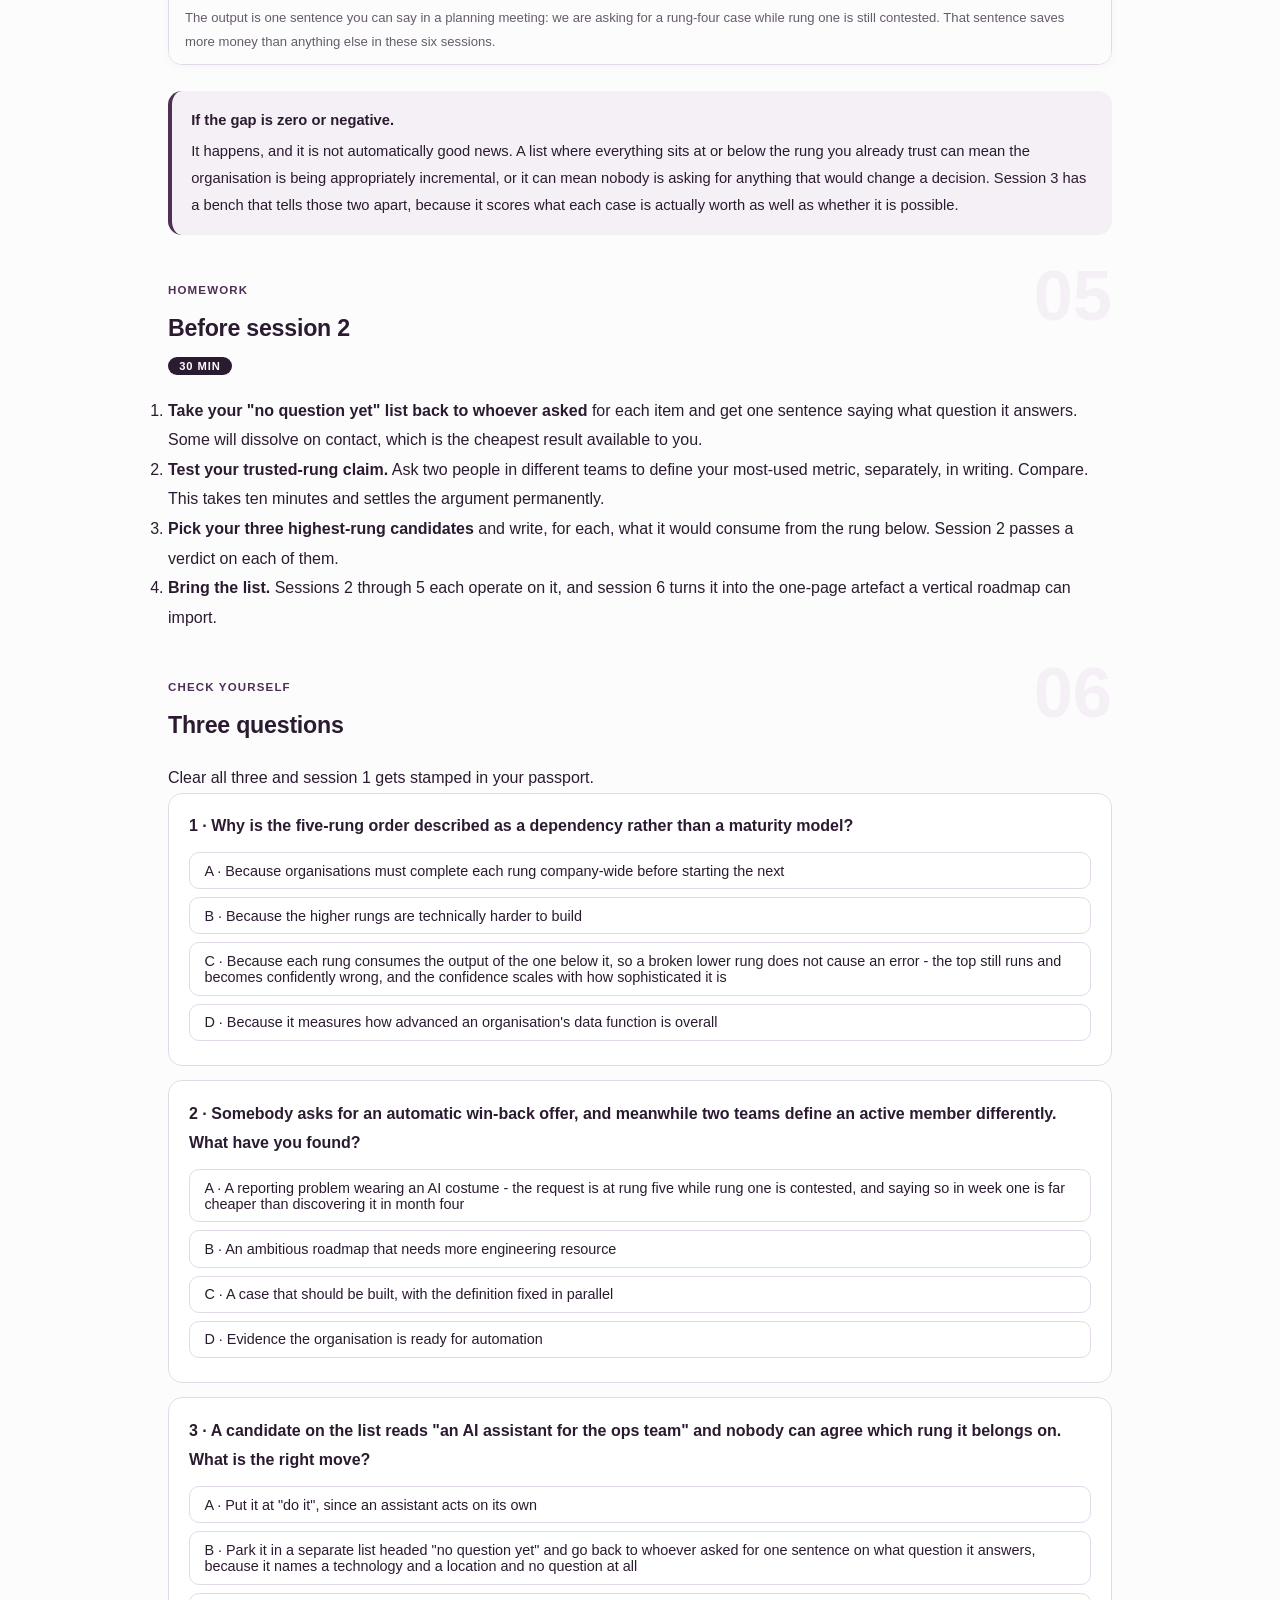
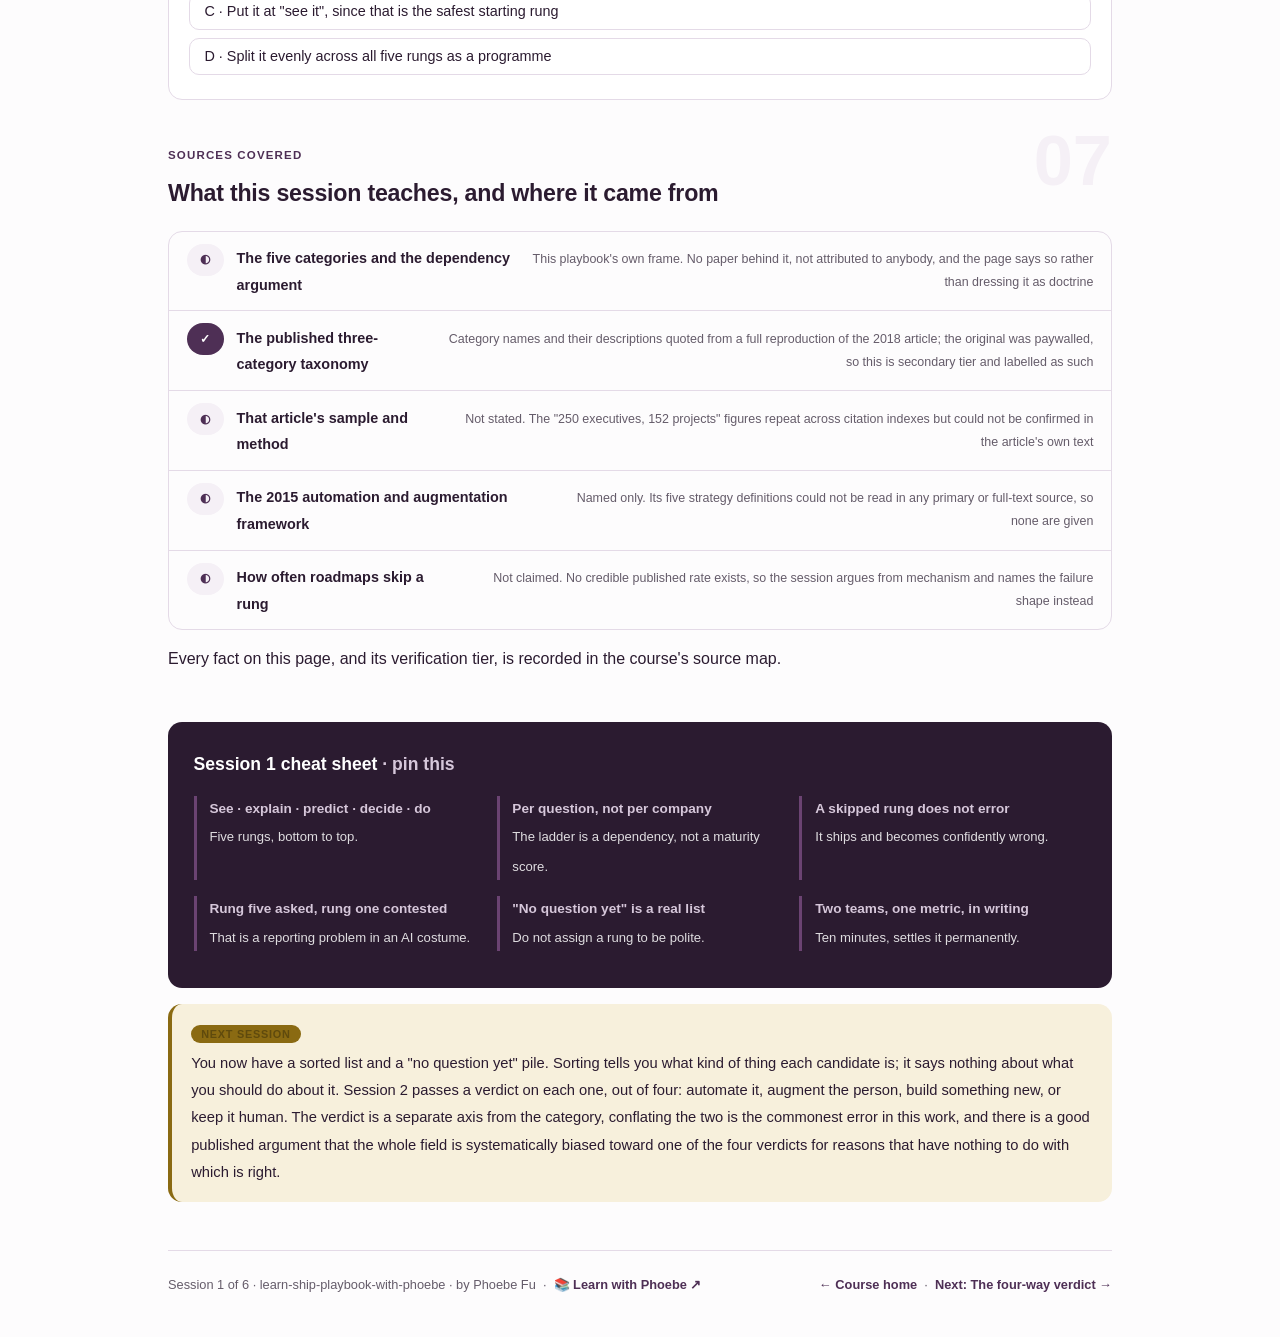
==== commit 7fc60fde: "Layout: code boxes stack under step text; toolbar is one row Shared-template defect, live estate-wid" ====
--- a/courses/01-the-five-categories.html
+++ b/courses/01-the-five-categories.html
@@ -19,7 +19,7 @@
 <meta name="twitter:image" content="https://phoebefu6.github.io/learn-ship-playbook-with-phoebe/assets/og-cover.png">
 <!-- social:end -->
 <title>Session 1 · The five categories - learn ship playbook with phoebe</title>
-<link rel="stylesheet" href="../assets/style.css?v=1">
+<link rel="stylesheet" href="../assets/style.css?v=3">
 </head>
 <body>
 
--- a/assets/style.css
+++ b/assets/style.css
@@ -118,8 +118,9 @@
   border-bottom: 1px solid var(--hairline);
   padding: .55rem 0;
 }
-.toolbar .wrap { display: flex; align-items: center; gap: .6rem; }
-.toolbar .crumb { font-size: .8rem; color: var(--muted); font-weight: 600; margin-right: auto; }
+.toolbar .wrap { display: flex; align-items: center; gap: .5rem; flex-wrap: nowrap; }
+.toolbar .crumb { font-size: .8rem; color: var(--muted); font-weight: 600; margin-right: auto; min-width: 0; white-space: nowrap; overflow: hidden; text-overflow: ellipsis; }
+.toolbar .btn { white-space: nowrap; flex: none; padding: .38rem .8rem; font-size: .78rem; line-height: 1.2; }
 .toolbar .crumb a { color: var(--indigo); text-decoration: none; }
 .btn {
   border: 1px solid var(--hairline);
@@ -319,11 +320,15 @@
 /* ---------- demo steps ---------- */
 .steps { counter-reset: step; margin: .6rem 0 1rem; }
 .step {
-  display: flex;
-  gap: .9rem;
+  display: grid;
+  grid-template-columns: max-content minmax(0, 1fr);
+  column-gap: .9rem;
+  row-gap: .2rem;
   padding: .85rem 0;
   border-bottom: .5px solid var(--hairline);
 }
+.step > * { grid-column: 2; min-width: 0; }
+.step > .prompt-box { margin: .8rem 0 .4rem; }
 .step:last-child { border-bottom: none; }
 .step::before {
   counter-increment: step;
@@ -827,7 +832,10 @@
   /* 44px tap targets */
   details.card summary { min-height: 44px; }
   .qopt { min-height: 44px; display: flex; align-items: center; padding: .7rem .9rem; }
-  .toolbar .btn, .pagefoot a { min-height: 44px; display: inline-flex; align-items: center; }
+  .toolbar .btn, .pagefoot a { min-height: 44px; display: inline-flex; align-items: center; justify-content: center; }
+  .toolbar .crumb, .toolbar #zoom-toggle { display: none; }
+  .toolbar .btn { flex: 1 1 0; padding: .3rem .4rem; font-size: .72rem; }
+  table.clean { display: block; overflow-x: auto; -webkit-overflow-scrolling: touch; }
 }
 
 @media (max-width: 640px) {
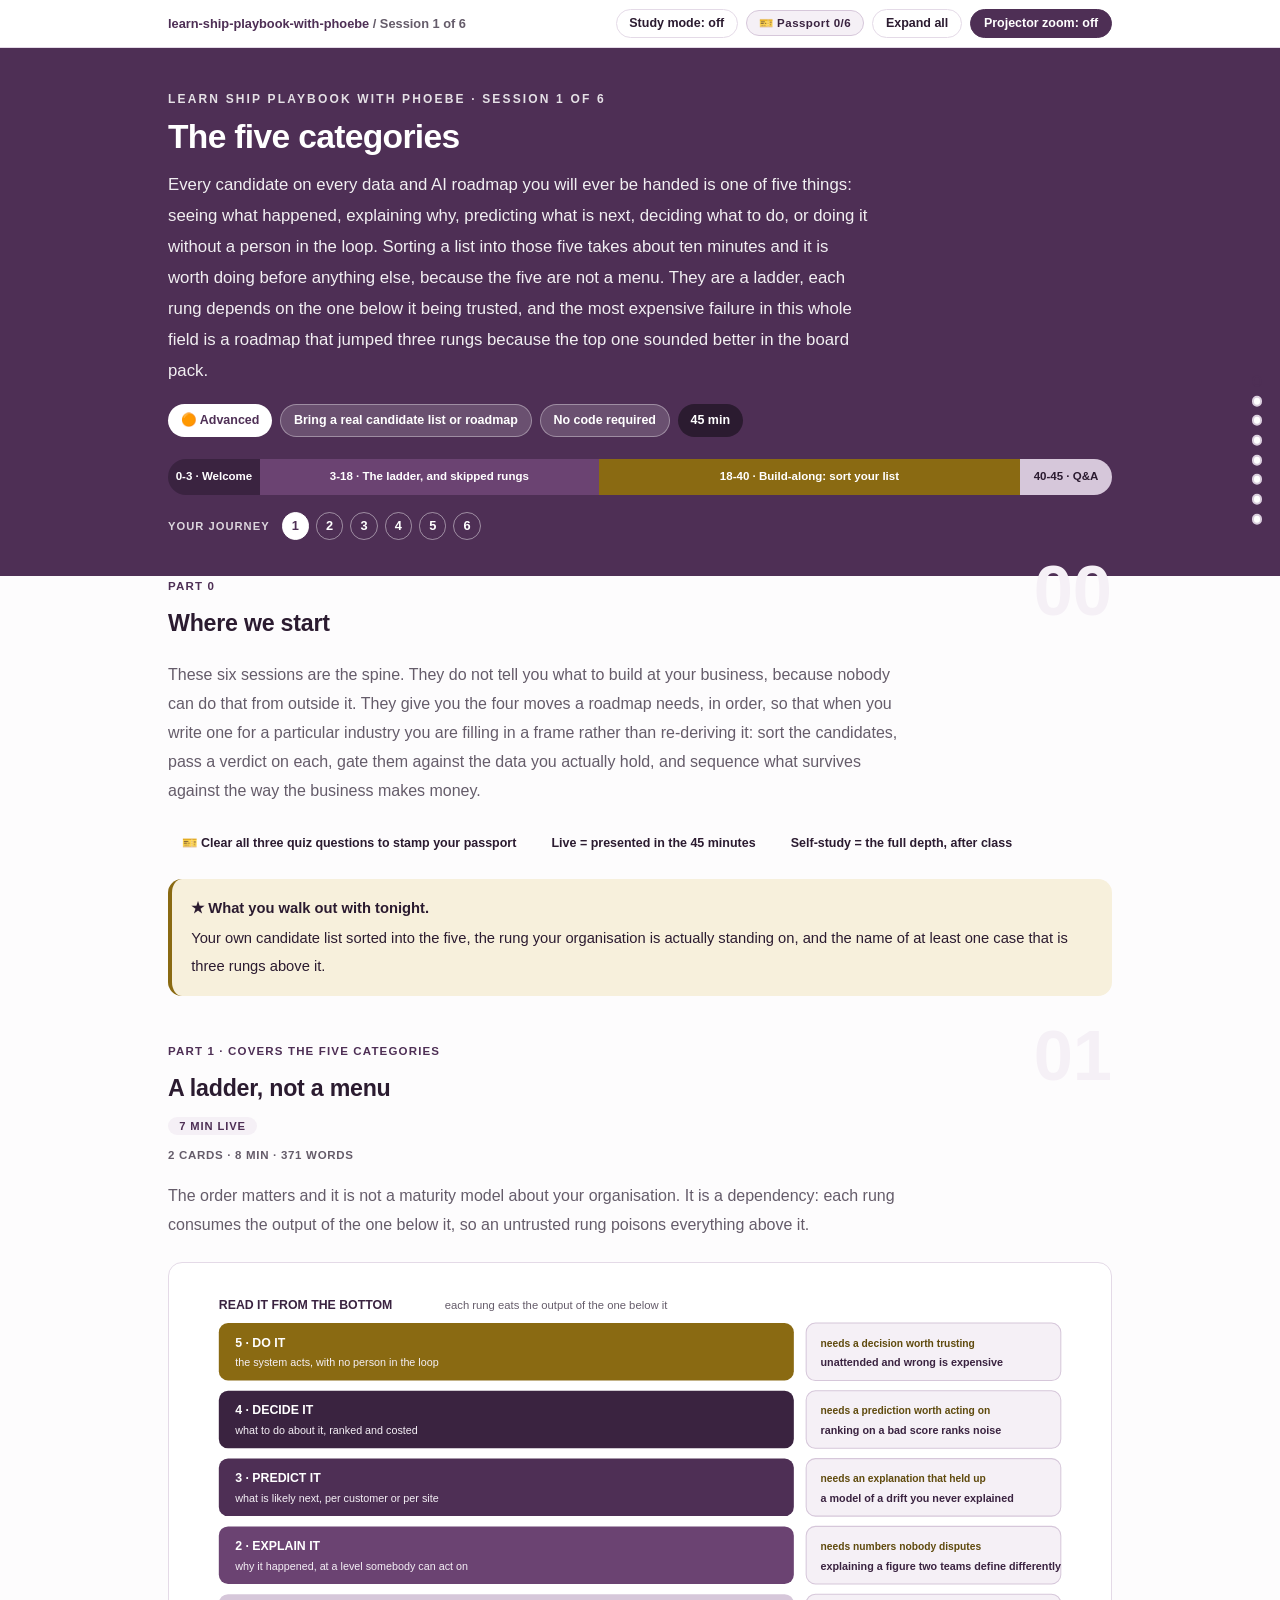
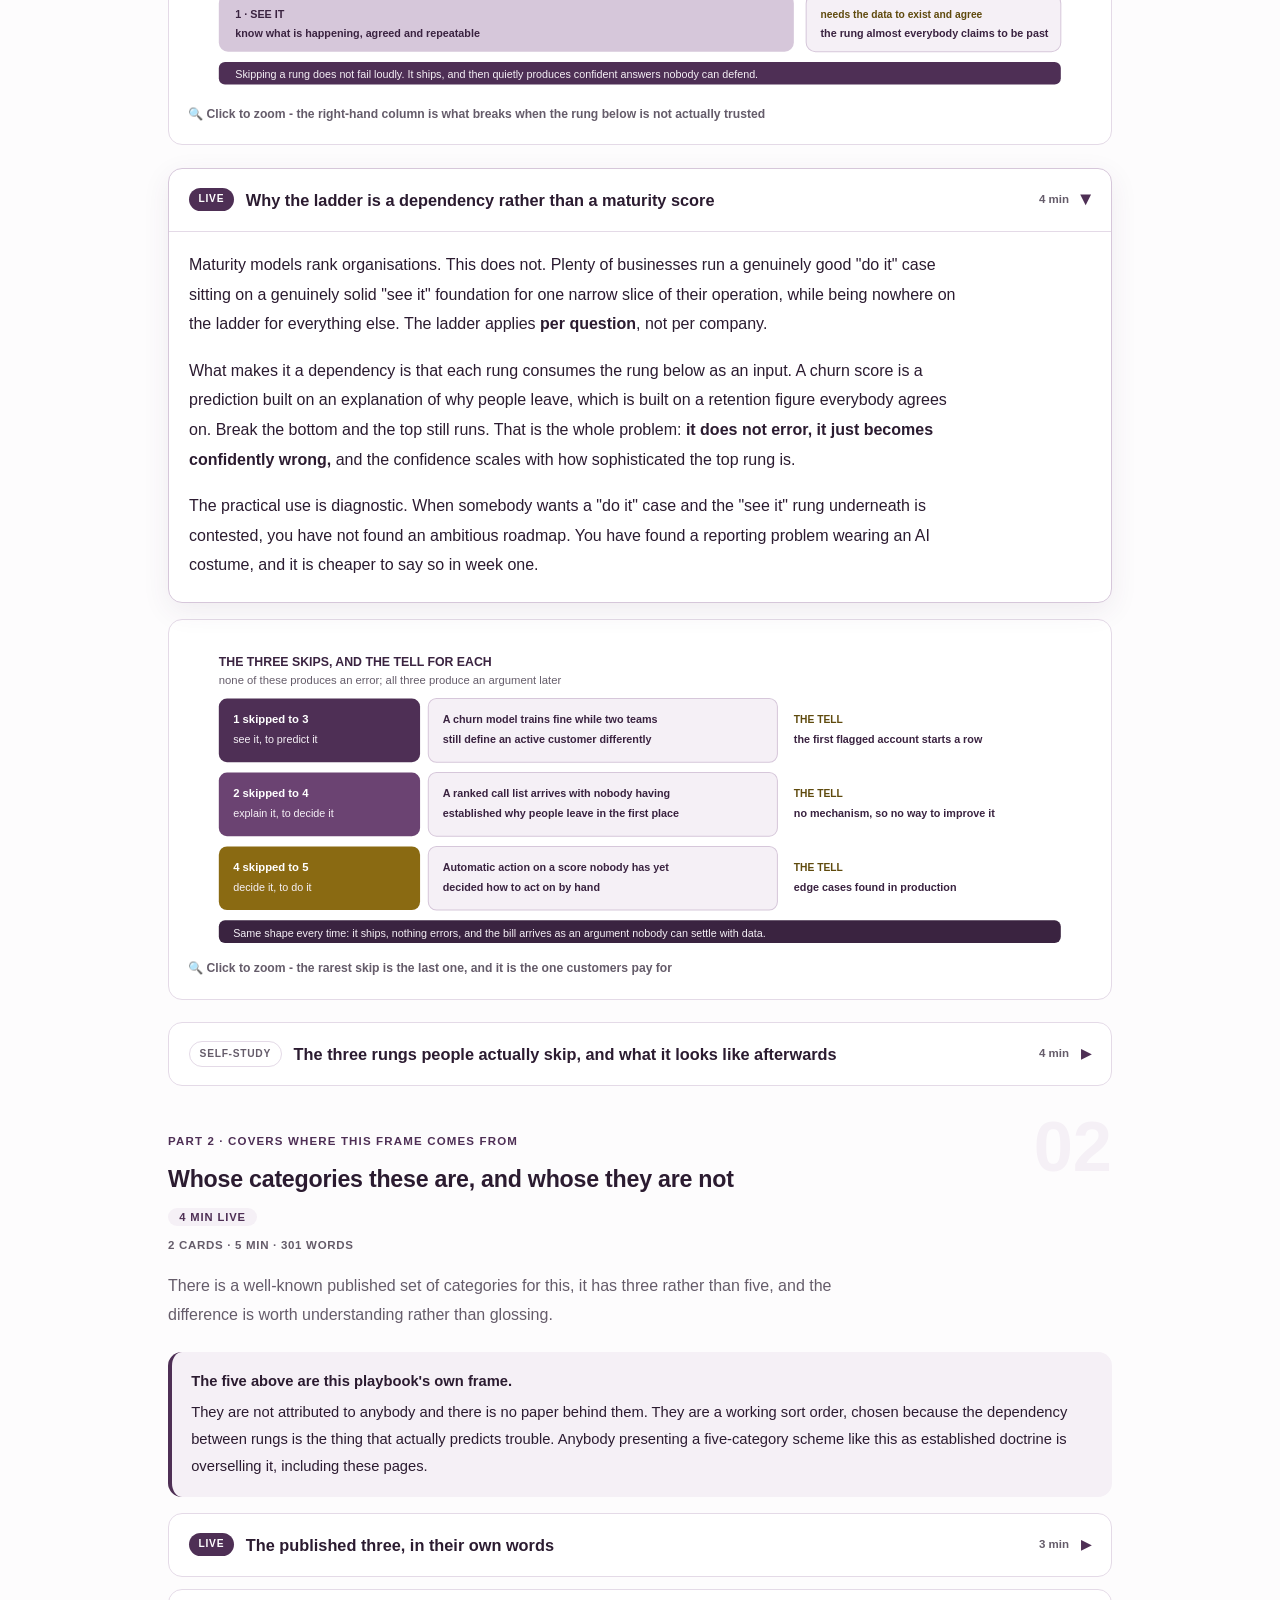
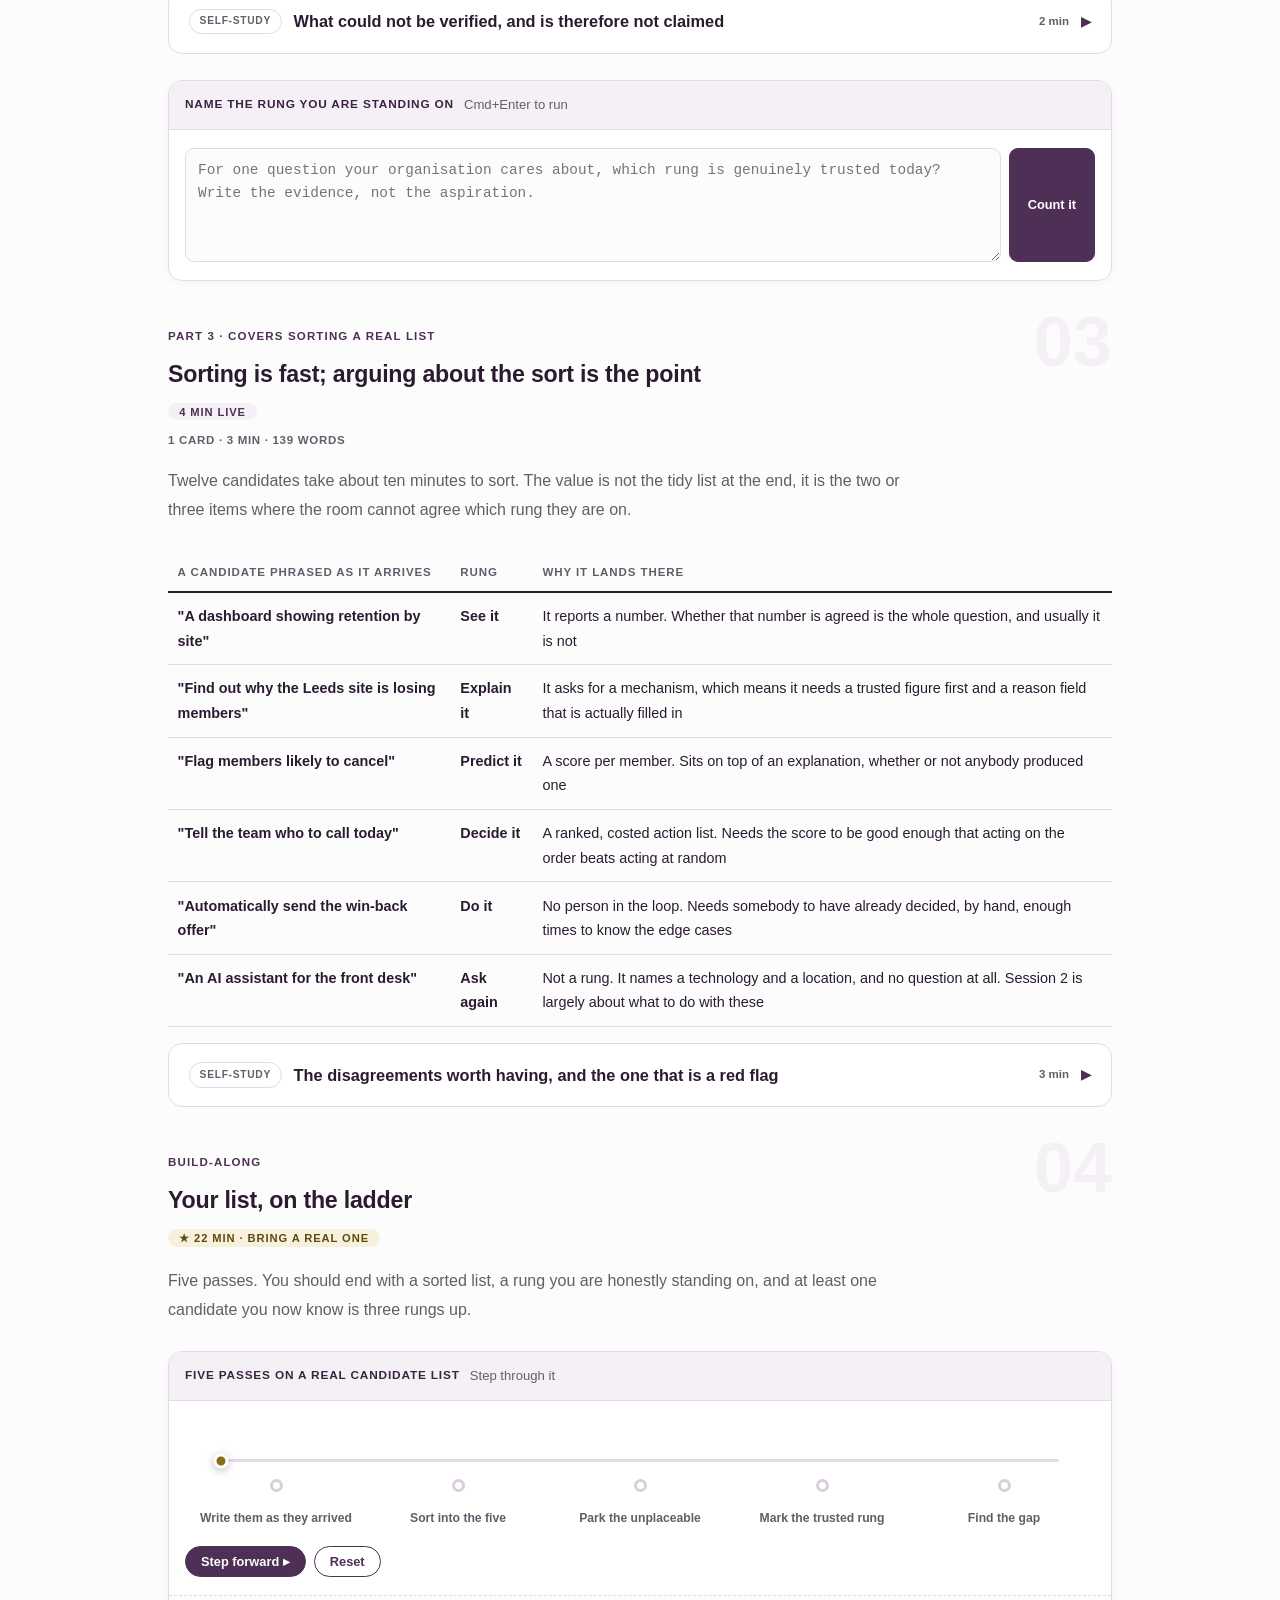
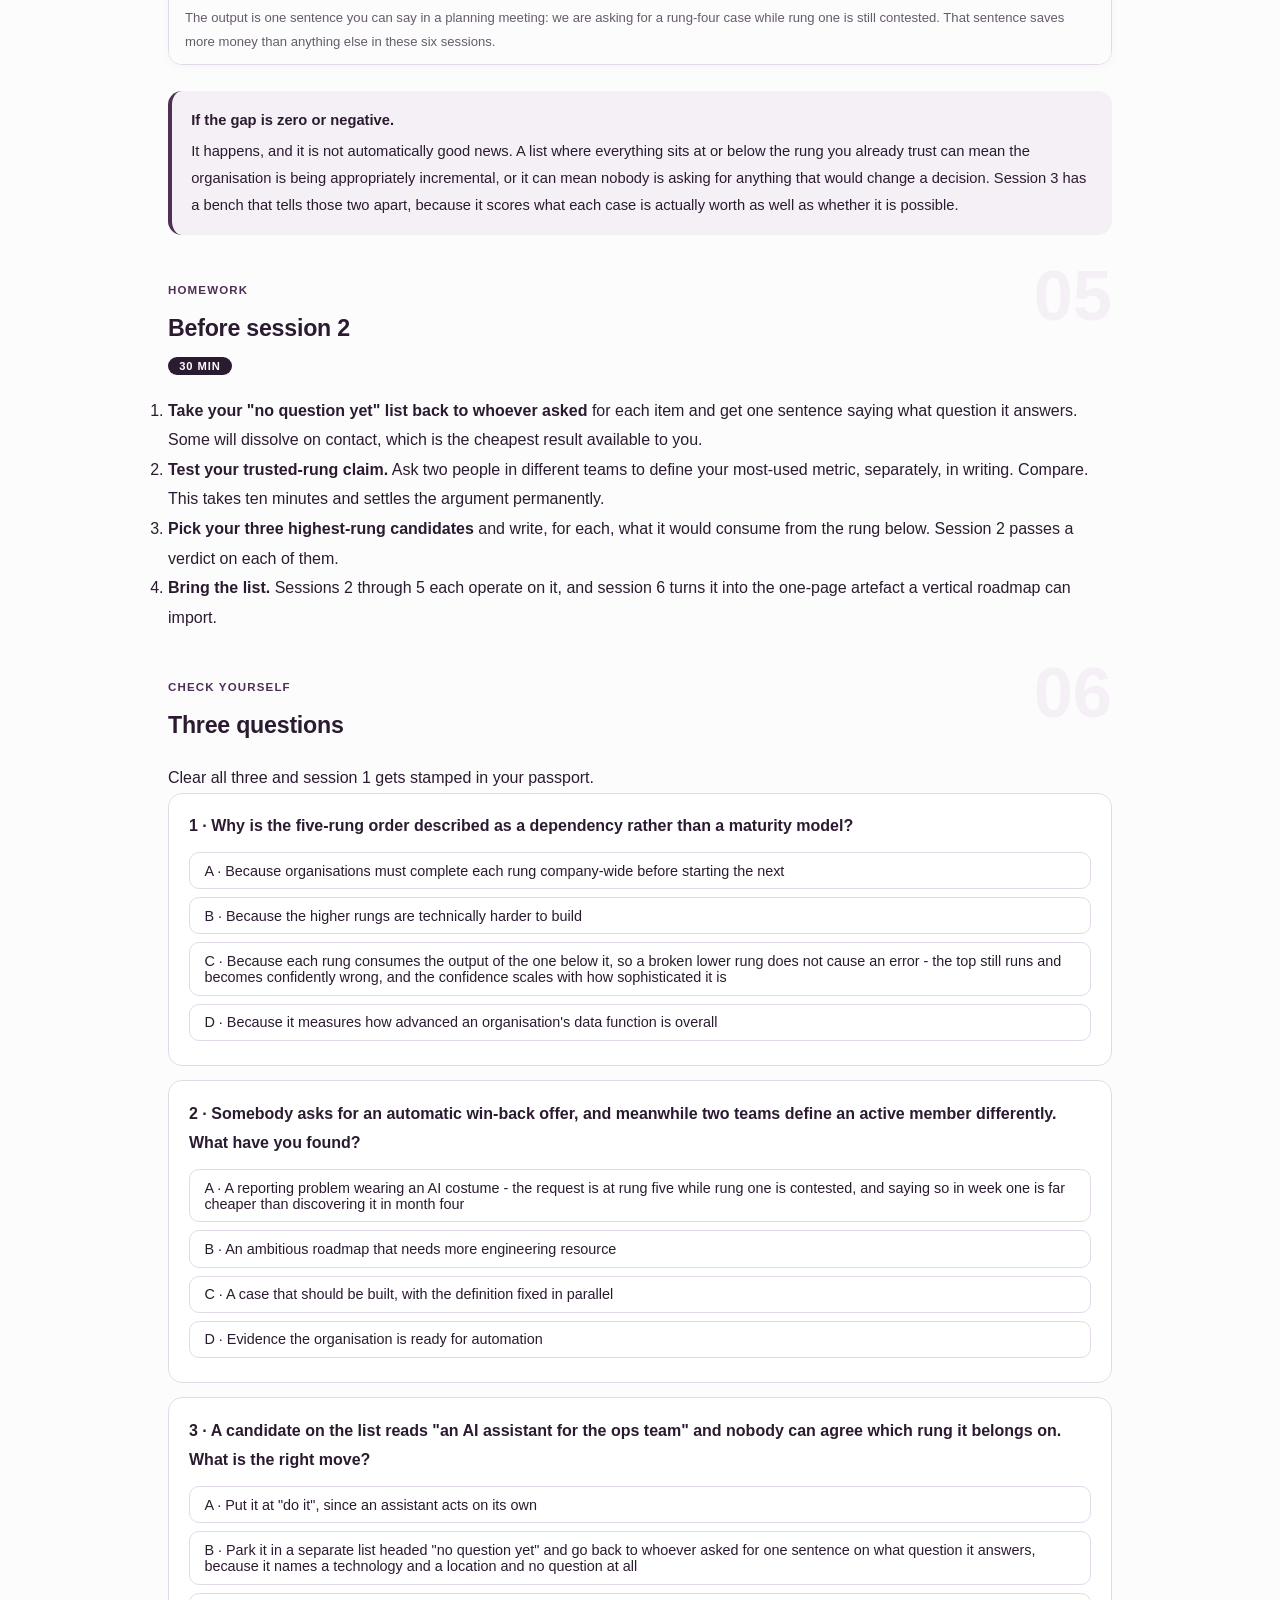
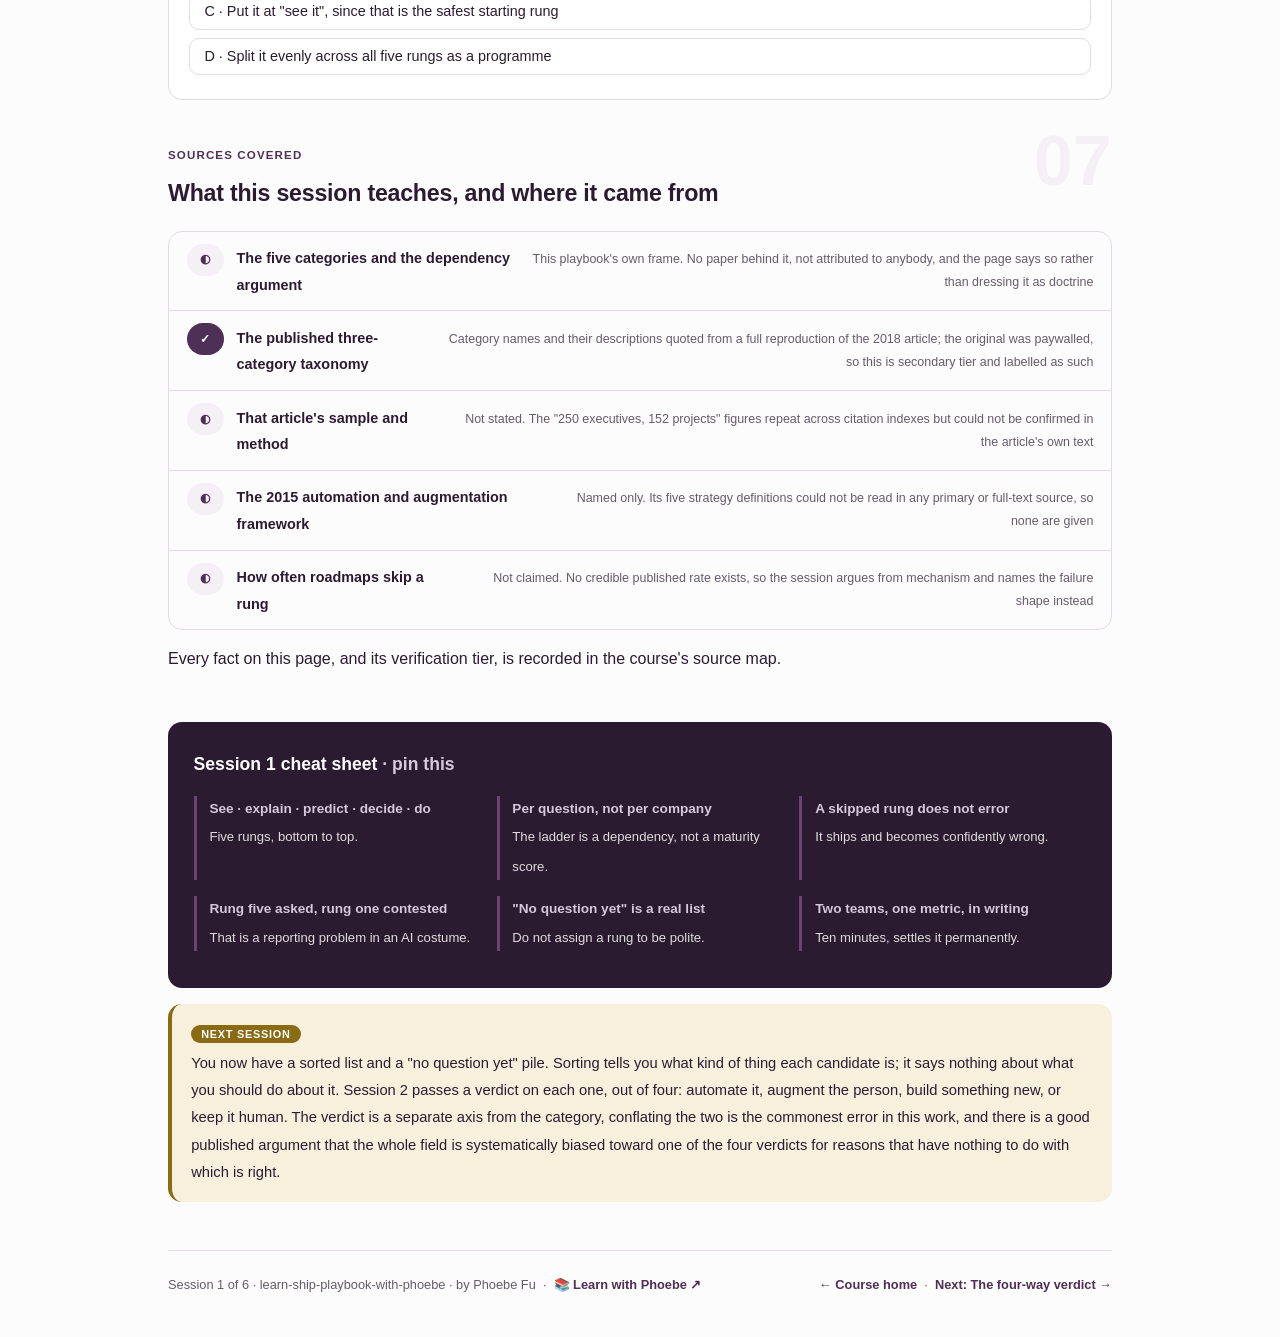
==== commit 2a093f41: "Fix unreadable pills and labels: white text on the amber fill The "Real world" pill, build-along ste" ====
--- a/courses/01-the-five-categories.html
+++ b/courses/01-the-five-categories.html
@@ -19,7 +19,7 @@
 <meta name="twitter:image" content="https://phoebefu6.github.io/learn-ship-playbook-with-phoebe/assets/og-cover.png">
 <!-- social:end -->
 <title>Session 1 · The five categories - learn ship playbook with phoebe</title>
-<link rel="stylesheet" href="../assets/style.css?v=3">
+<link rel="stylesheet" href="../assets/style.css?v=4">
 </head>
 <body>
 
--- a/assets/style.css
+++ b/assets/style.css
@@ -240,7 +240,7 @@
 .pill.solid { background: var(--indigo); color: #fff; }
 .pill.light { background: var(--indigo-50); color: var(--indigo); }
 .pill.inkpill { background: var(--ink); color: #fff; }
-.pill.amber, .pill.peach { background: var(--amber); color: var(--amber-ink); }
+.pill.amber, .pill.peach { background: var(--amber); color: #fff; }
 .pill.bare { color: var(--faint); }
 
 /* ---------- 4D grid ---------- */
@@ -298,7 +298,7 @@
   padding: .15rem .7rem;
 }
 .prompt-box.bad .label { background: var(--faint); color: var(--ink); }
-.prompt-box.good .label { background: var(--amber); color: var(--amber-ink); }
+.prompt-box.good .label { background: var(--amber); color: #fff; }
 .copy-btn {
   position: absolute;
   top: .7rem;
@@ -315,7 +315,7 @@
   transition: background .15s ease;
 }
 .copy-btn:hover { background: rgba(255,255,255,.22); }
-.copy-btn.copied { background: var(--amber); border-color: var(--amber); color: var(--amber-ink); }
+.copy-btn.copied { background: var(--amber); border-color: var(--amber); color: #fff; }
 
 /* ---------- demo steps ---------- */
 .steps { counter-reset: step; margin: .6rem 0 1rem; }
@@ -367,7 +367,7 @@
 .callout.example .ex-pill {
   display: inline-block;
   background: var(--amber);
-  color: var(--amber-ink);
+  color: #fff;
   border-radius: 999px;
   padding: .15rem .7rem;
   font-size: .68rem;
@@ -709,7 +709,7 @@
   font-family: inherit; transition: all .14s ease; white-space: nowrap;
 }
 .sql-btn:hover { background: rgba(255,255,255,.2); }
-.sql-btn.sql-run { background: var(--amber); color: var(--amber-ink); border-color: var(--amber); }
+.sql-btn.sql-run { background: var(--amber); color: #fff; border-color: var(--amber); }
 .sql-btn.sql-run:hover { filter: brightness(1.05); }
 .sql-label {
   display: block;
@@ -963,7 +963,7 @@
   z-index: 2;
 }
 .hs-pin:hover { transform: translate(-50%, -50%) scale(1.18); }
-.hs-pin.on { background: var(--amber); color: var(--amber-ink); }
+.hs-pin.on { background: var(--amber); color: #fff; }
 .hs-pin::before {
   content: ""; position: absolute; inset: -7px; border-radius: 999px;
   border: 2px solid var(--indigo); opacity: 0;
@@ -1109,7 +1109,7 @@
   padding: 4px 11px; border-radius: 999px;
   background: rgba(255,255,255,.15);
 }
-.stakes-read .sk-delta.good { background: var(--amber); color: var(--amber-ink); }
+.stakes-read .sk-delta.good { background: var(--amber); color: #fff; }
 .stakes-read .sk-delta.bad { background: #FCA5A5; color: #7f1d1d; }
 
 /* --- 6. scorecard: halfway self-grade ------------------ */
@@ -1145,7 +1145,7 @@
   background: var(--indigo-50); color: var(--indigo-deep);
   border: 1px solid var(--indigo-soft); cursor: default;
 }
-.pp-pill.full { background: var(--amber); color: var(--amber-ink); border-color: var(--amber); }
+.pp-pill.full { background: var(--amber); color: #fff; border-color: var(--amber); }
 .pp-strip { display: flex; gap: 10px; flex-wrap: wrap; margin: 18px 0 6px; }
 .pp-stamp {
   display: flex; flex-direction: column; align-items: center; gap: 6px;
@@ -1172,7 +1172,7 @@
   display: inline-block; margin-bottom: 7px;
   font: 800 0.68rem Inter, sans-serif; letter-spacing: .07em;
   text-transform: uppercase; padding: 3px 10px; border-radius: 999px;
-  background: var(--amber); color: var(--amber-ink);
+  background: var(--amber); color: #fff;
 }
 
 /* --- mobile floor (desktop is the product) ------------- */
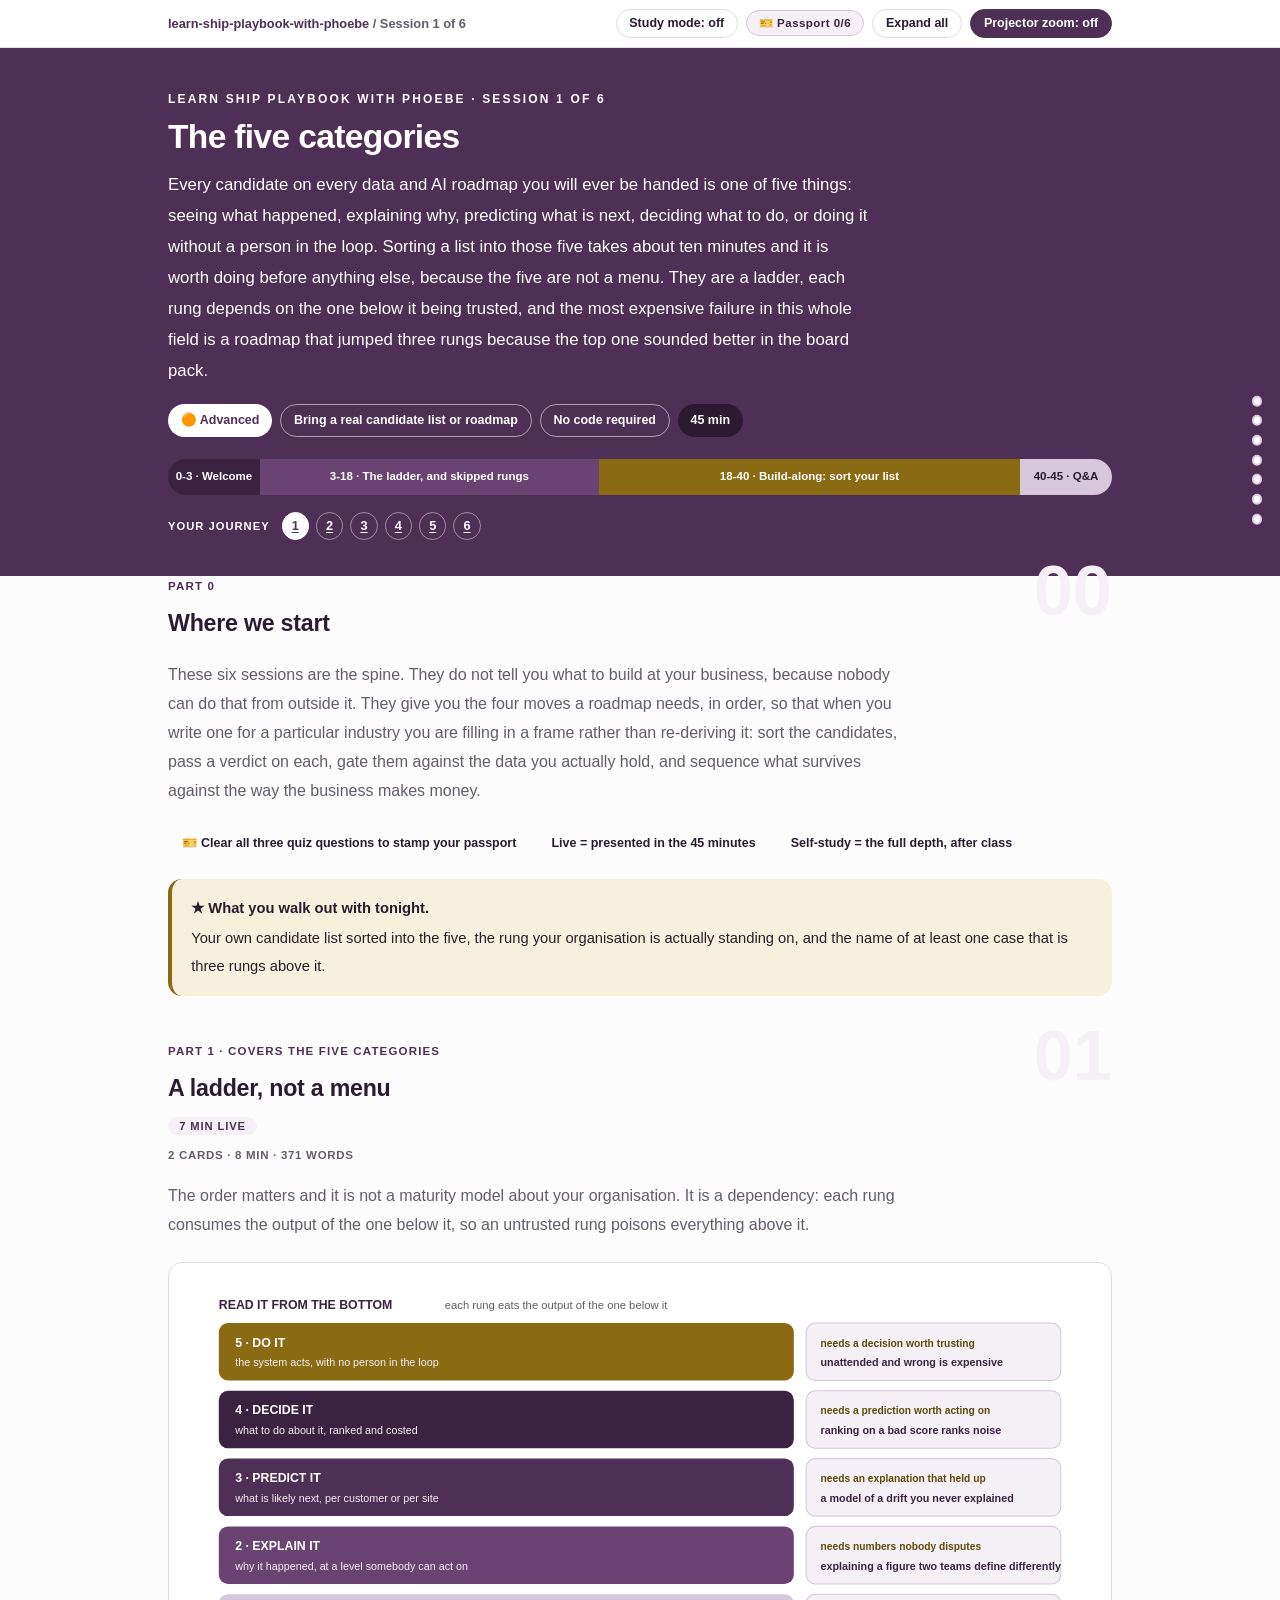
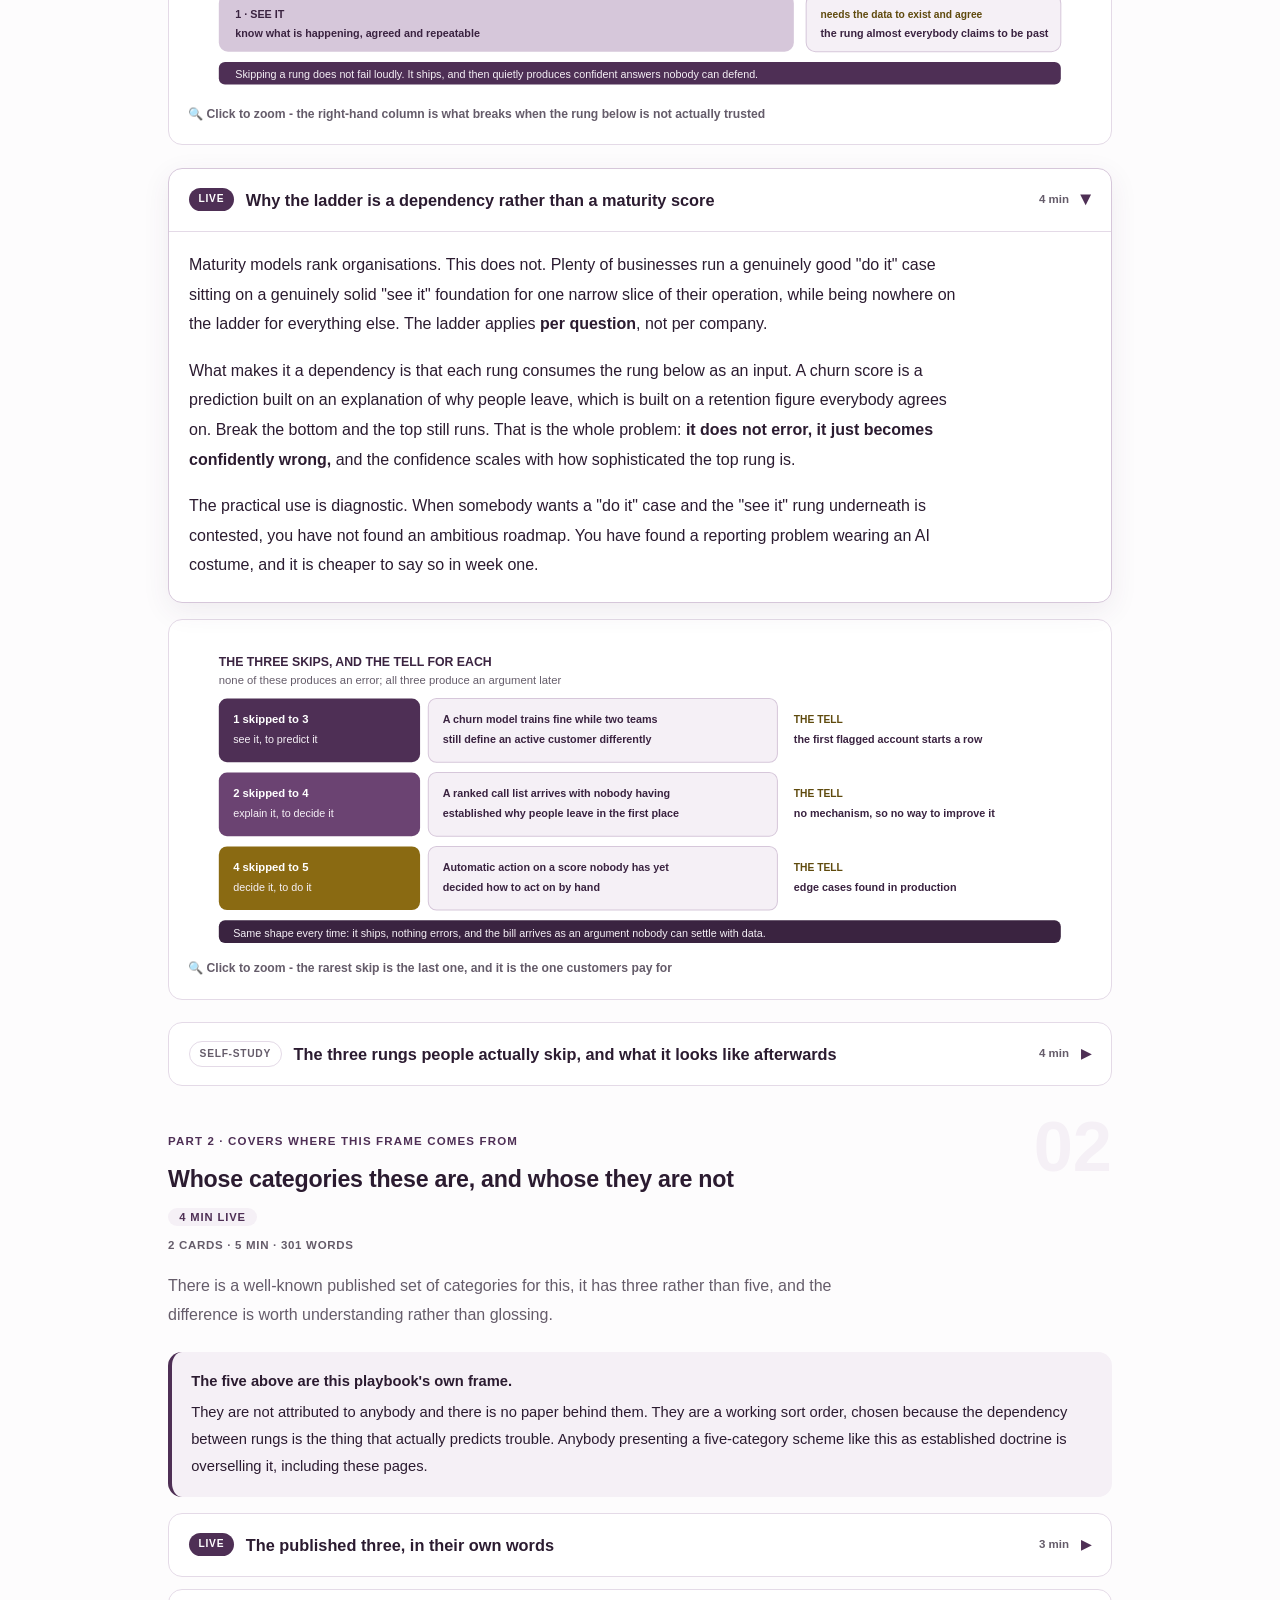
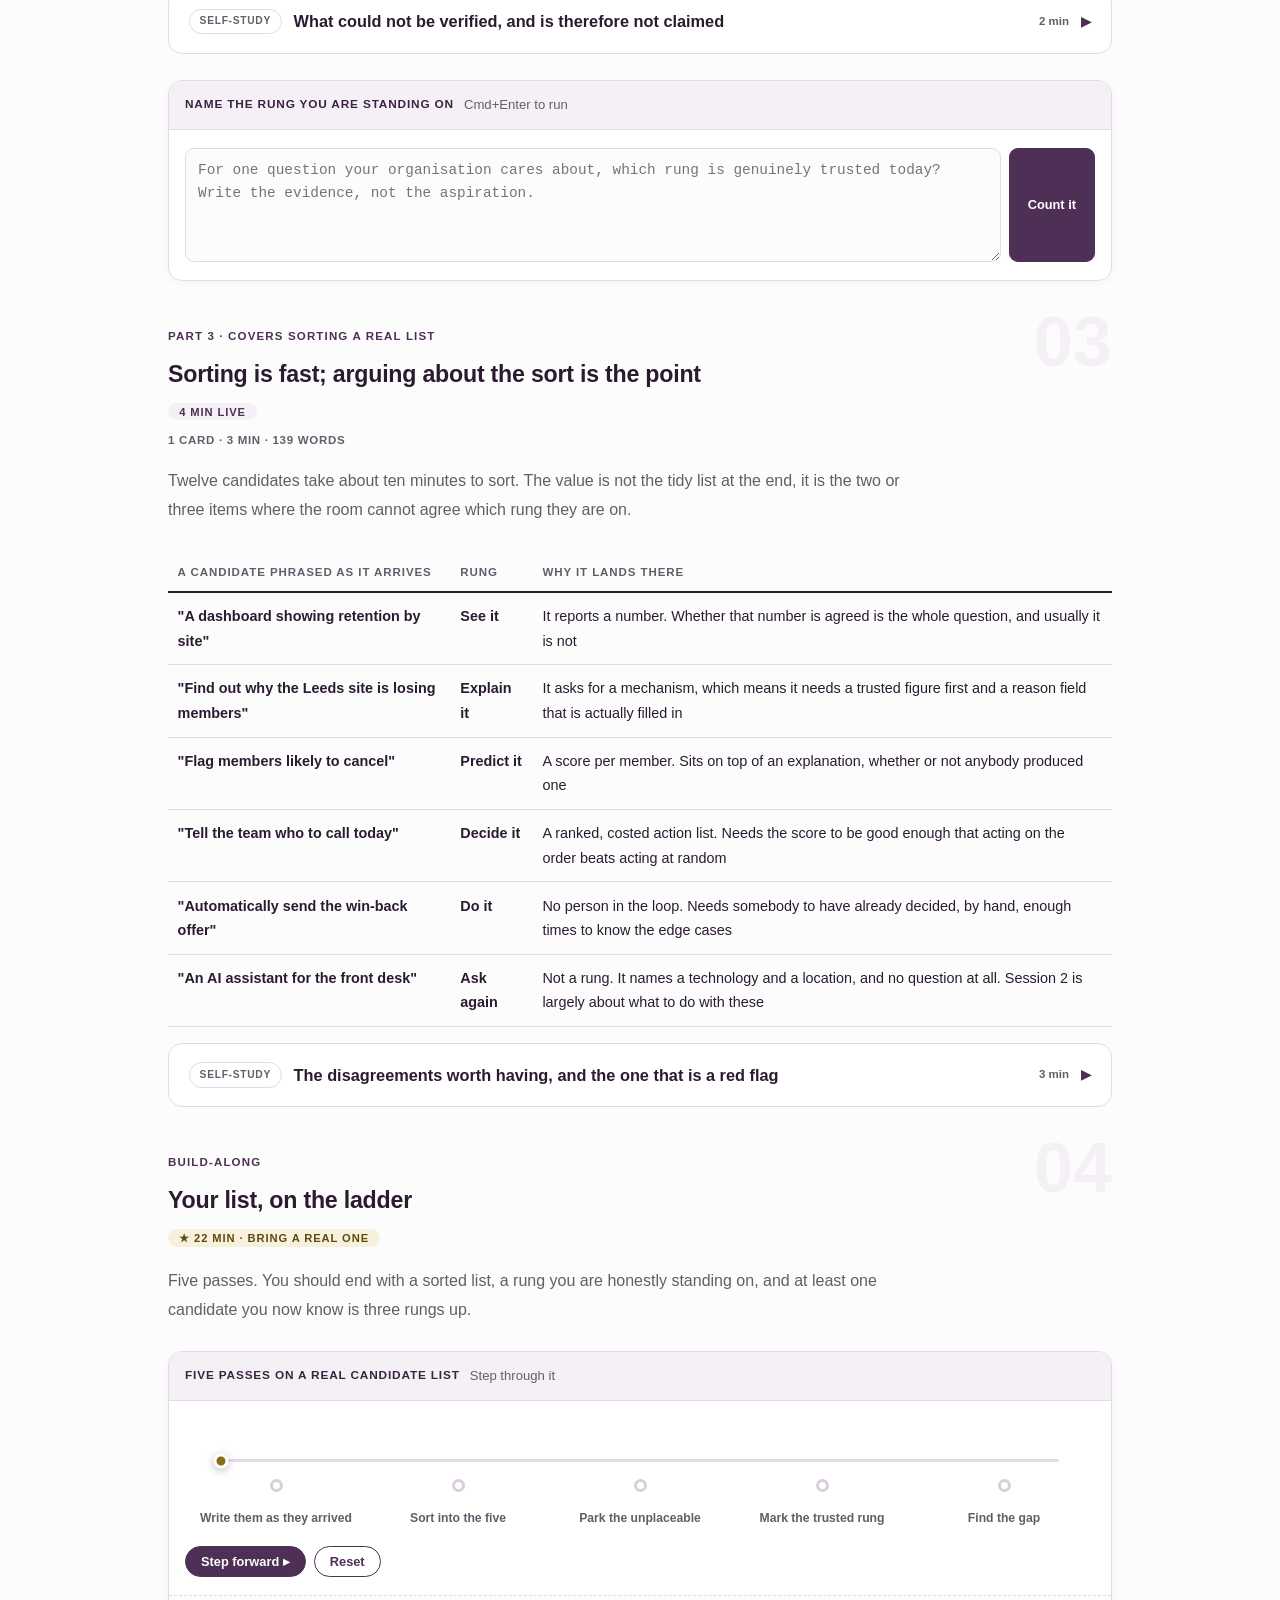
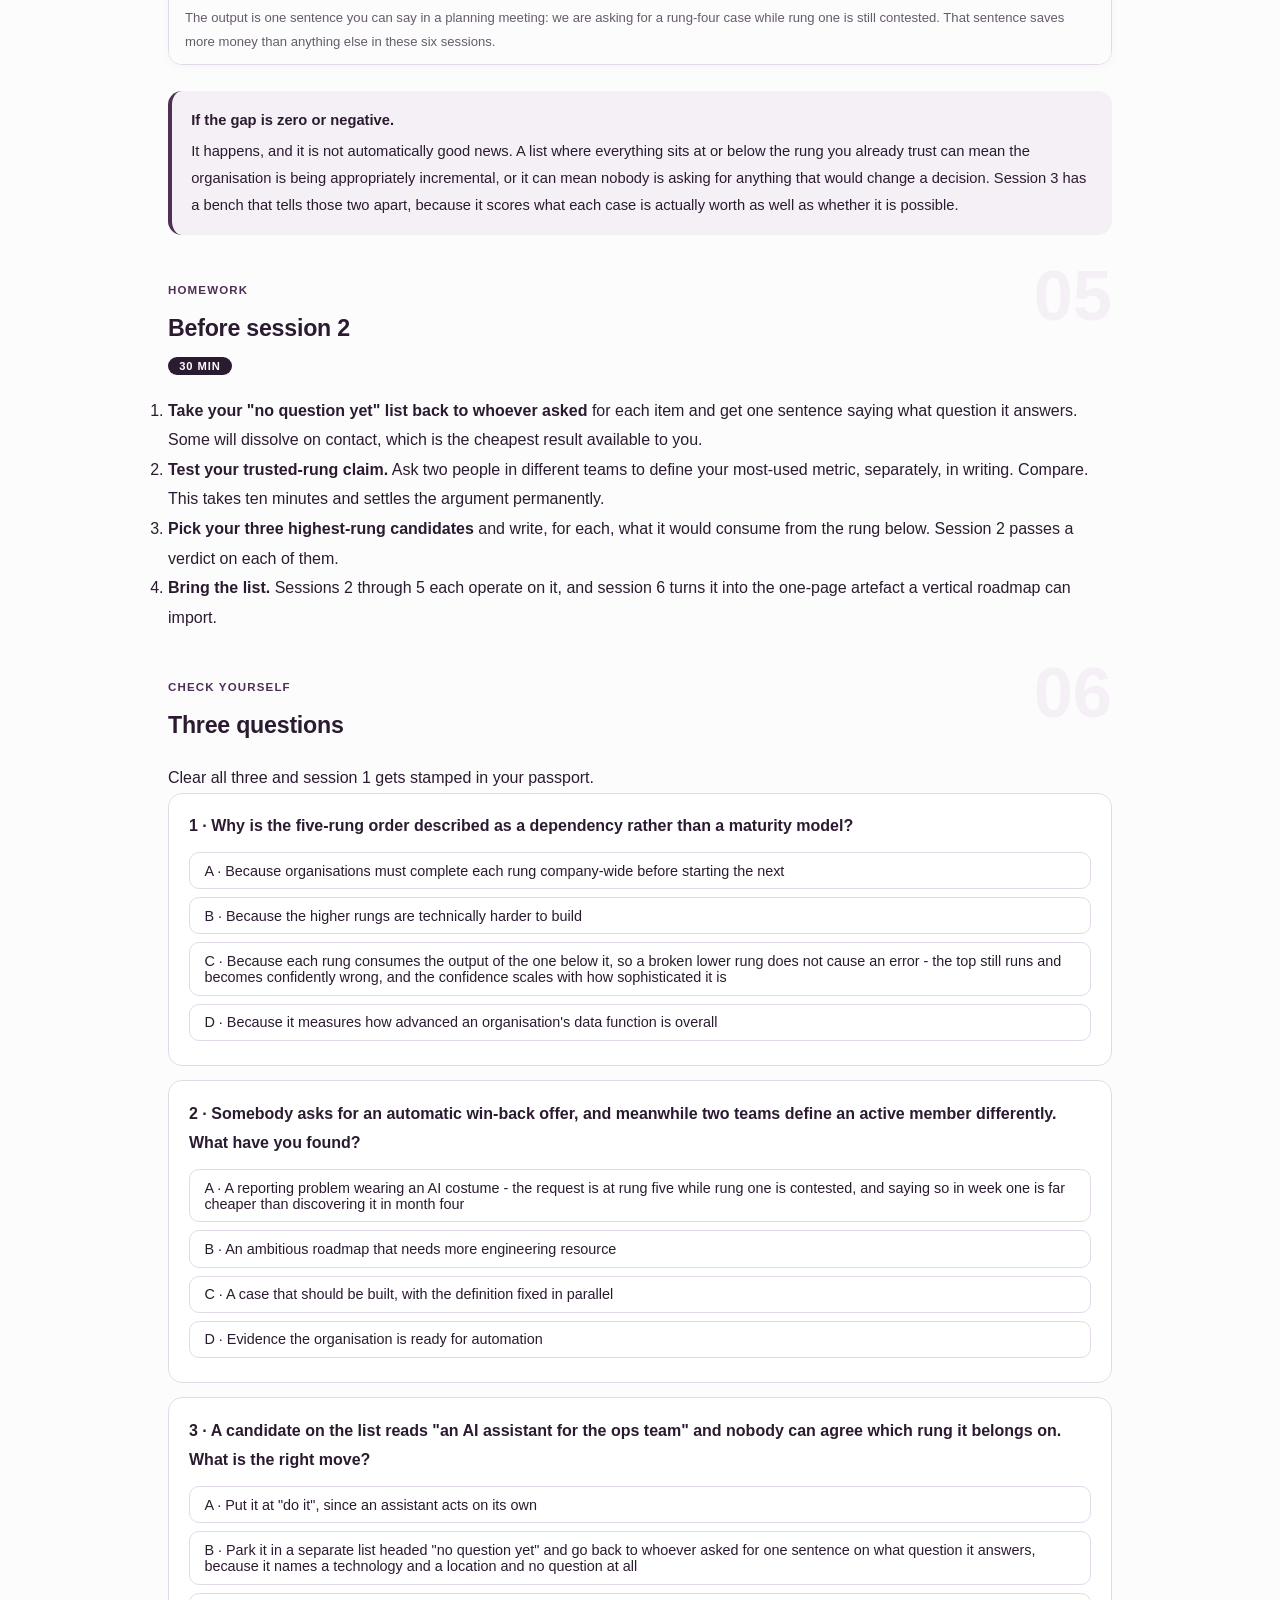
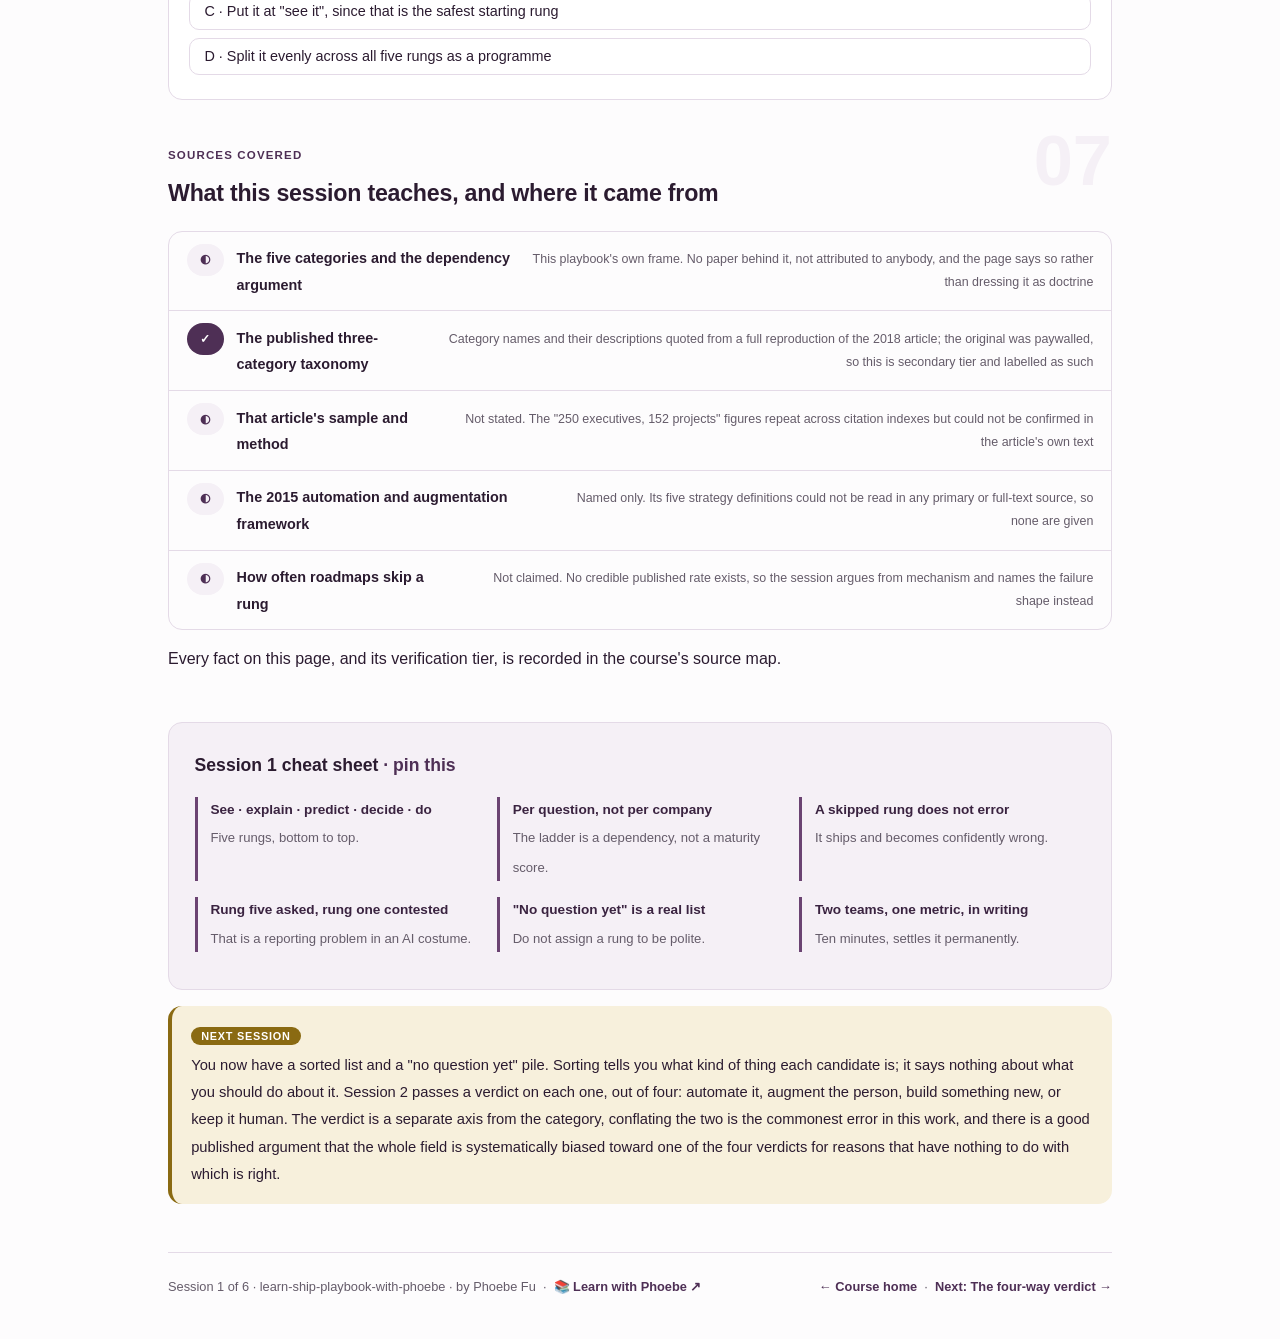
==== commit 072e3325: "Light surfaces everywhere: lightbox, cheat panel, code boxes; contrast and phone-width fixes Every d" ====
--- a/courses/01-the-five-categories.html
+++ b/courses/01-the-five-categories.html
@@ -19,7 +19,7 @@
 <meta name="twitter:image" content="https://phoebefu6.github.io/learn-ship-playbook-with-phoebe/assets/og-cover.png">
 <!-- social:end -->
 <title>Session 1 · The five categories - learn ship playbook with phoebe</title>
-<link rel="stylesheet" href="../assets/style.css?v=4">
+<link rel="stylesheet" href="../assets/style.css?v=20">
 </head>
 <body>
 
@@ -375,6 +375,6 @@
 
 </main>
 
-<script src="../assets/app.js?v=1"></script>
+<script src="../assets/app.js?v=20"></script>
 </body>
 </html>
--- a/assets/style.css
+++ b/assets/style.css
@@ -19,8 +19,8 @@
   --amber-ink: #5F4A0D;
   --amber-50: #F7F0DC;
   --paper: #FDFCFD;
-  --code-bg: #1F1324;
-  --code-ink: #E4DAE7;
+  --code-bg: #F5F0F6;
+  --code-ink: #2B1B30;
   --scrim-rgb: 43,27,48;
   --shadow-rgb: 78,47,85;
   --radius: 14px;
@@ -52,7 +52,7 @@
   font-size: .75rem;
   letter-spacing: .18em;
   text-transform: uppercase;
-  opacity: .85;
+  opacity: 1;
   font-weight: 600;
 }
 .masthead h1 {
@@ -63,7 +63,7 @@
   letter-spacing: -.02em;
 }
 .masthead h1 .accent { color: inherit; }
-.masthead .sub { font-size: 1.05rem; opacity: .92; max-width: 44rem; }
+.masthead .sub { font-size: 1.05rem; opacity: 1; max-width: 44rem; }
 
 .chip-row { display: flex; flex-wrap: wrap; gap: .5rem; margin-top: 1.1rem; }
 .chip {
@@ -77,7 +77,7 @@
   white-space: nowrap;
 }
 .chip.level { background: #fff; color: var(--indigo); }
-.chip.audience { background: rgba(255,255,255,.16); color: #fff; border: 1px solid rgba(255,255,255,.35); }
+.chip.audience { background: rgba(255,255,255,.08); color: #fff; border: 1px solid rgba(255,255,255,.35); }
 .chip.time { background: var(--ink); color: #fff; font-variant-numeric: tabular-nums; }
 
 
@@ -241,7 +241,7 @@
 .pill.light { background: var(--indigo-50); color: var(--indigo); }
 .pill.inkpill { background: var(--ink); color: #fff; }
 .pill.amber, .pill.peach { background: var(--amber); color: #fff; }
-.pill.bare { color: var(--faint); }
+.pill.bare { color: var(--muted); }
 
 /* ---------- 4D grid ---------- */
 .grid-2 { display: grid; grid-template-columns: repeat(auto-fit, minmax(15rem, 1fr)); gap: .8rem; margin: .5rem 0 1rem; }
@@ -270,10 +270,11 @@
 table.clean td:first-child { font-weight: 600; }
 
 /* ---------- prompt boxes ---------- */
-.prompt-box {
+.prompt-box{
   position: relative;
-  background: var(--code-bg);
-  color: var(--code-ink);
+  background: #F5F0F6;
+  border: 1px solid #E4DAE7;
+  color: #2B1B30;
   border-radius: var(--radius);
   padding: 1.1rem 1.2rem;
   margin: 1rem 0 1.2rem;
@@ -283,12 +284,12 @@
   white-space: pre-wrap;
   word-break: break-word;
 }
-.prompt-box .label {
+.prompt-box .label{
   position: absolute;
   top: -0.7rem;
   left: 1rem;
-  background: var(--indigo);
-  color: #fff;
+  background: #4E2F55;
+  color: #FFFFFF;
   font-family: "Inter", -apple-system, sans-serif;
   font-size: .68rem;
   font-weight: 700;
@@ -299,13 +300,13 @@
 }
 .prompt-box.bad .label { background: var(--faint); color: var(--ink); }
 .prompt-box.good .label { background: var(--amber); color: #fff; }
-.copy-btn {
+.copy-btn{
   position: absolute;
   top: .7rem;
   right: .7rem;
-  background: rgba(255,255,255,.1);
-  border: 1px solid rgba(255,255,255,.25);
-  color: #fff;
+  background: #FFFFFF;
+  border: 1px solid #E4DAE7;
+  color: #2B1B30;
   border-radius: 999px;
   padding: .25rem .8rem;
   font-size: .72rem;
@@ -314,7 +315,7 @@
   font-family: "Inter", -apple-system, sans-serif;
   transition: background .15s ease;
 }
-.copy-btn:hover { background: rgba(255,255,255,.22); }
+.copy-btn:hover { background: #E4DAE7; }
 .copy-btn.copied { background: var(--amber); border-color: var(--amber); color: #fff; }
 
 /* ---------- demo steps ---------- */
@@ -404,7 +405,7 @@
   gap: .4rem;
 }
 
-.lightbox {
+.lightbox{
   position: fixed;
   inset: 0;
   z-index: 100;
@@ -416,8 +417,10 @@
   cursor: zoom-out;
 }
 .lightbox.open { display: flex; }
-.lightbox .inner {
+.lightbox .inner{
   background: #fff;
+  border: 1px solid #E4DAE7;
+  box-shadow: 0 10px 40px rgba(43,27,48,.14);
   border-radius: var(--radius);
   padding: 2rem;
   max-width: 94vw;
@@ -425,13 +428,12 @@
   overflow: auto;
 }
 .lightbox .inner svg, .lightbox .inner img { width: min(88vw, 70rem); height: auto; }
-.lightbox .close-hint {
+.lightbox .close-hint{
   position: fixed;
   top: 1rem; right: 1.4rem;
-  color: #fff;
+  color: #2B1B30;
   font-size: .8rem;
   font-weight: 600;
-  opacity: .8;
 }
 
 /* ---------- courses covered ---------- */
@@ -450,19 +452,20 @@
 .covered-row .note { margin-left: auto; color: var(--muted); font-size: .78rem; text-align: right; }
 
 /* ---------- cheat sheet footer ---------- */
-.cheat {
-  background: var(--ink);
-  color: #fff;
+.cheat{
+  background: #F5F0F6;
+  border: 1px solid #E4DAE7;
+  color: #2B1B30;
   border-radius: var(--radius);
   padding: 1.6rem 1.6rem 1.3rem;
   margin-top: 3rem;
 }
 .cheat h3 { font-size: 1.1rem; margin-bottom: 1rem; }
-.cheat h3 span { color: var(--indigo-soft); }
+.cheat h3 span { color: #4E2F55; }
 .cheat .grid-2 { gap: 1rem; }
 .cheat .cheat-item { border-left: 3px solid var(--indigo-mid); padding-left: .8rem; }
-.cheat .cheat-item b { display: block; font-size: .85rem; color: var(--indigo-soft); }
-.cheat .cheat-item span { font-size: .82rem; opacity: .85; }
+.cheat .cheat-item b { display: block; font-size: .85rem; color: #3A2340; }
+.cheat .cheat-item span { font-size: .82rem; color: #655C6A; }
 
 footer.pagefoot {
   border-top: 1px solid var(--hairline);
@@ -557,7 +560,7 @@
   margin-top: 1.1rem;
   flex-wrap: wrap;
 }
-.journey .jlabel { font-size: .7rem; font-weight: 700; text-transform: uppercase; letter-spacing: .09em; opacity: .8; margin-right: .3rem; }
+.journey .jlabel { font-size: .7rem; font-weight: 700; text-transform: uppercase; letter-spacing: .09em; opacity: 1; margin-right: .3rem; }
 .journey a {
   width: 1.7rem; height: 1.7rem;
   border-radius: 999px;
@@ -1155,7 +1158,7 @@
   transition: all .18s ease;
 }
 .pp-stamp:hover { border-color: var(--indigo-soft); }
-.pp-stamp i { font-size: 1.3rem; font-style: normal; opacity: .35; }
+.pp-stamp i { font-size: 1.3rem; font-style: normal; opacity: 1; }
 .pp-stamp b { font: 800 0.7rem Inter, sans-serif; }
 .pp-stamp.got {
   border-style: solid; border-color: var(--indigo);
@@ -1286,3 +1289,28 @@
 .dt-sp em { font-style: normal; font-weight: 800; }
 .dt-sp.is-up em { color: var(--clay-ink); }
 .dt-sp.is-down em { color: #7f1d1d; }
+
+/* layout-patch-3: phone-width overflow (2026-10-10) */
+.sql-bar { flex-wrap: wrap; }
+@media (max-width: 480px) {
+  .covered-row { flex-wrap: wrap; }
+  .covered-row .note { margin-left: 0; text-align: left; flex-basis: 100%; }
+  details.card summary { flex-wrap: wrap; }
+  details.card summary .mini { white-space: normal; }
+  .wk, .sqlbox, .prompt-box, pre { max-width: 100%; overflow-x: auto; }
+  .mono, code, strong, .note { overflow-wrap: anywhere; }
+  select, input[type=range], label { max-width: 100%; }
+  canvas, svg, img { max-width: 100%; height: auto; }
+  .tree-kids, .tree-node-wrap, .tree-node, .rb-night, .al-row, .gd-field, .tl-row, .sl-row { max-width: 100%; overflow-x: auto; }
+  .tl-cols, .sl-cols, .bb-cols, .ev-cols, [class$="-cols"] { grid-template-columns: 1fr !important; display: grid; }
+  .tl-cols > *, .sl-cols > *, [class$="-cols"] > * { min-width: 0; max-width: 100%; }
+  .mono { white-space: normal; }
+  .er-w, .bb-lab, .tl-lev, .sl-lev { max-width: 100%; white-space: normal; }
+}
+/* contrast-patch-2b */
+.cheat a { color: var(--indigo-deep, var(--ink)); }
+.chip.audience { background: transparent; border-color: rgba(255,255,255,.55); }
+.masthead a, .masthead .sub a { color: #fff; text-decoration: underline; text-underline-offset: 2px; }
+.prompt-box b, .prompt-box strong { color: var(--indigo-deep, var(--ink)); }
+.prompt-box span, .prompt-box em, .prompt-box i { color: inherit; }
+.pp-stamp i { color: var(--ink); }
